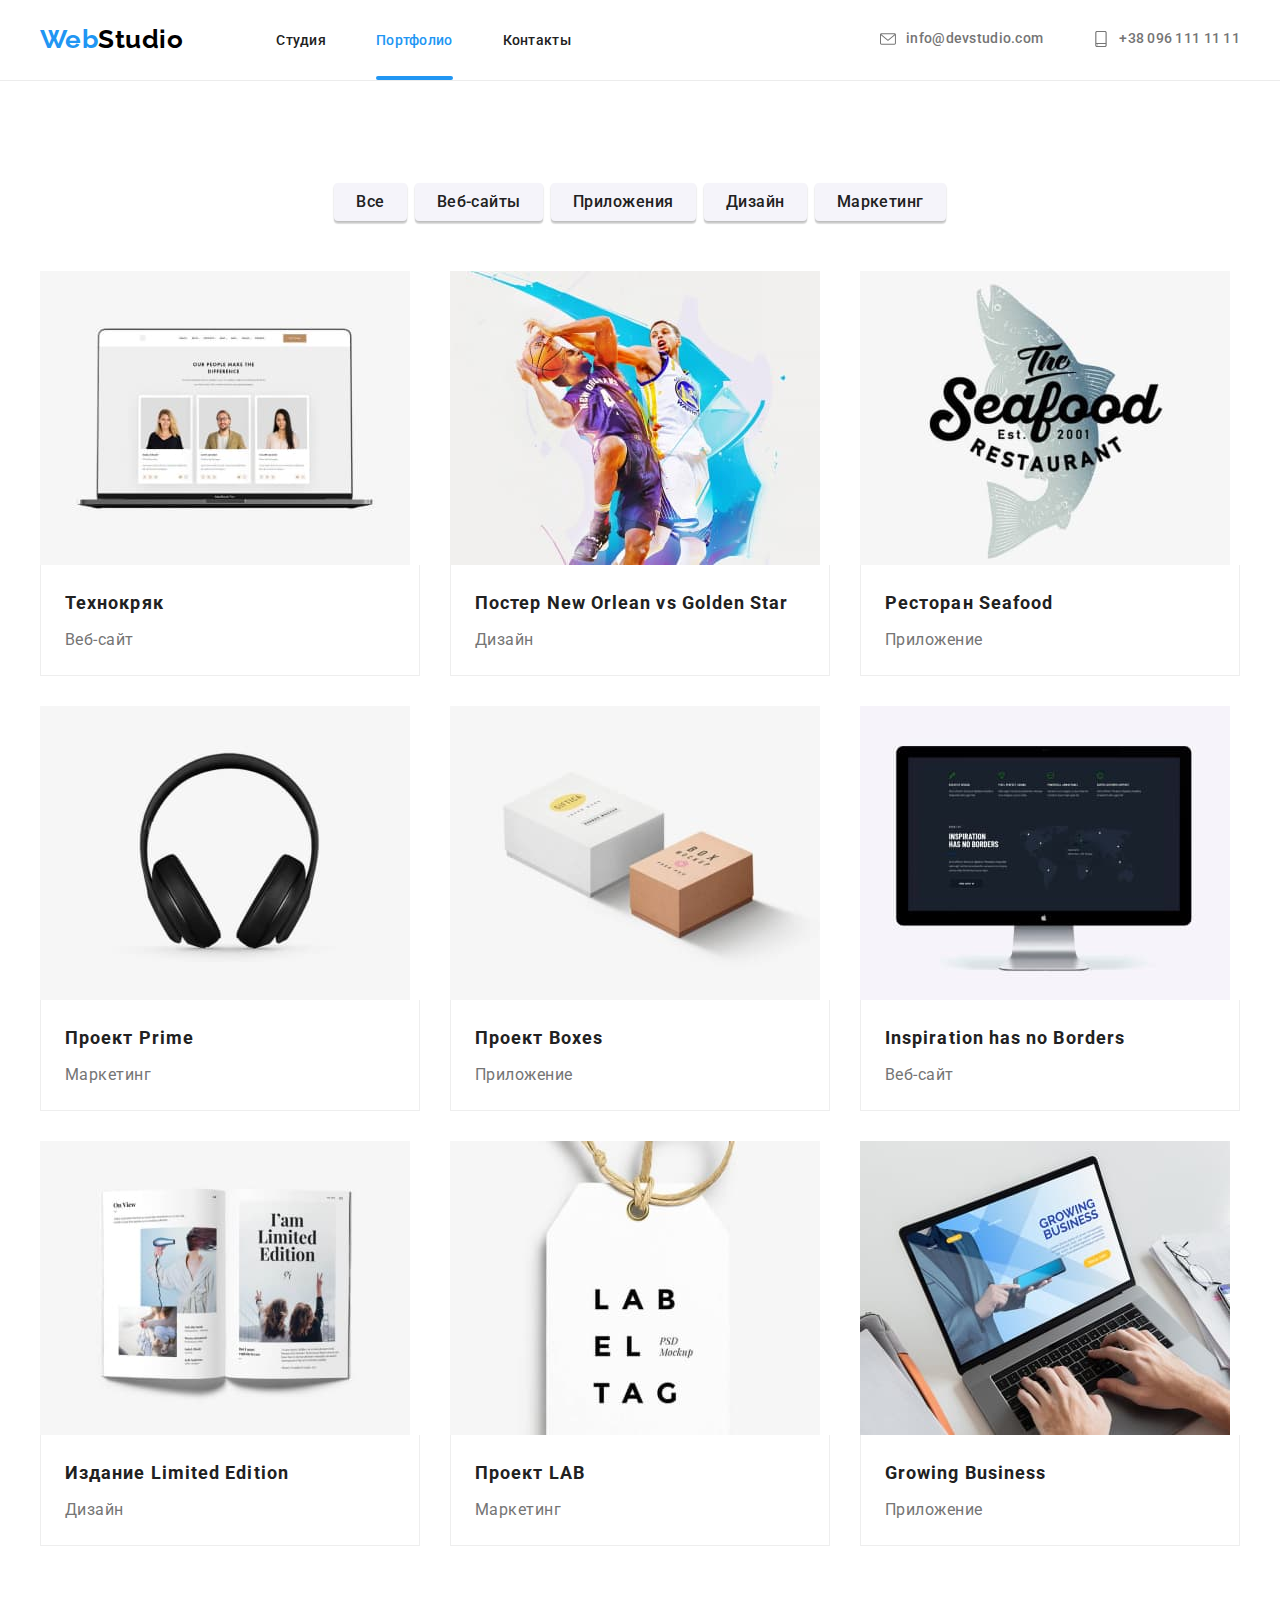
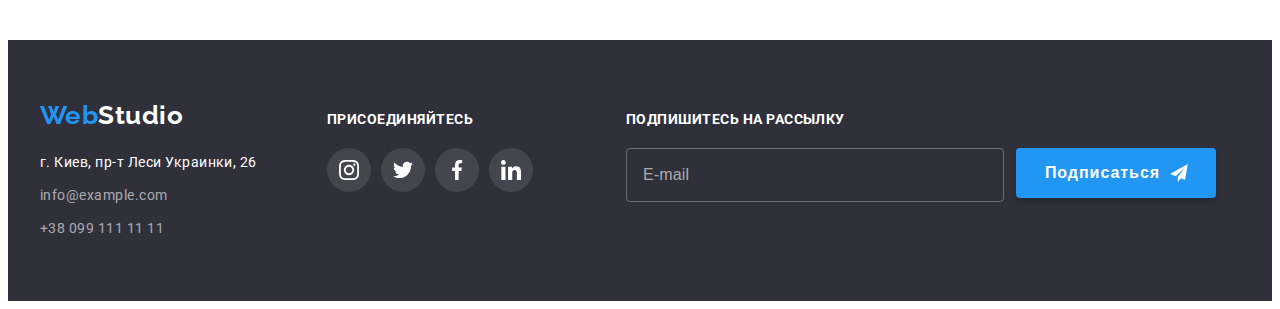
==== portfolio.html @ eefdd073 "препроцессор" ====
<!DOCTYPE html>
<html lang="en">

<head>
    <meta charset="UTF-8">
    <meta http-equiv="X-UA-Compatible" content="IE=edge">
    <meta name="viewport" content="width=device-width, initial-scale=1.0">
    <title>Document</title>
    <link rel="preconnect" href="https://fonts.googleapis.com">
    <link rel="preconnect" href="https://fonts.gstatic.com" crossorigin>
    <link
        href="https://fonts.googleapis.com/css2?family=Raleway:wght@700&family=Roboto:wght@400;500;700;900&display=swap"
        rel="stylesheet">
    <link rel="stylesheet" href="https://cdnjs.cloudflare.com/ajax/libs/modern-normalize/1.1.0/modern-normalize.min.css"
        integrity="sha512-wpPYUAdjBVSE4KJnH1VR1HeZfpl1ub8YT/NKx4PuQ5NmX2tKuGu6U/JRp5y+Y8XG2tV+wKQpNHVUX03MfMFn9Q=="
        crossorigin="anonymous" referrerpolicy="no-referrer"/>
    <link rel="stylesheet" href="./css/styles.css">
</head>

<body>

    <!-- HEADER -->
    <header class="page-header">
        <div class="container header">
            <a href="./index.html" class="logo"><span class="logo-item">Web</span>Studio</a>
            <nav class="page-header__nav">
                <ul class="nav">

                    
                    <li class="nav__item">
                        <a href="index.html" class="nav__link">Студия</a>
                    </li>
                    

                    <li class="nav__item">
                        <a href="portfolio.html" class="nav__link nav__link--current">Портфолио</a>
                    </li>
                    <li class="nav__item">
                        <a href="#contact" class="nav__link">Контакты</a>
                    </li>
                </ul>
            </nav>
            <ul class="contacts">
                <li class="contacts__item">
                    <a href="mailto:info@devstudio.com" class="contacts__link">
                        <svg class="contacts__icon" width="16" height="16">
                            <use href="./images/icons.svg#envelope"></use>
                        </svg> info@devstudio.com
                    </a>
                </li>
                <li class="contacts__item">
                    <a href="tel:+380961111111" class="contacts__link">
                        <svg class="contacts__icon" width="16" height="16">
                            <use href="./images/icons.svg#smartphone"></use>
                        </svg>+38 096 111 11 11
                    </a>
                </li>
            </ul>
        </div>
    </header>


    <main>
        <section class="portfolio">
            <div class="container ">
                <h1 class="hiden-title">Галерея проектов</h1>
                <ul class="filter">
                    <li class="filter-item">
                        <button type="button" class="filter-btn">Все</button>
                    </li>
                    <li class="filter-item">
                        <button type="button" class="filter-btn">Веб-сайты</button>
                    </li>
                    <li class="filter-item">
                        <button type="button" class="filter-btn">Приложения</button>
                    </li>
                    <li class="filter-item">
                        <button type="button" class="filter-btn">Дизайн</button>
                    </li>
                    <li class="filter-item">
                        <button type="button" class="filter-btn">Маркетинг</button>
                    </li>
                </ul>
                <ul class="portfolio__list">
                    <li class="portfolio__item">
                        <a href="" class="project">
                            <div class="project__thumb">
                                <img src="images/lud.jpg" Alt="Три человека" width="370">
                                <p class="project__overlay" >Технокряк это современная площадка распространения коронавируса. Компании используют эту платформу для цифрового шпионажа и атак на защищённые сервера конкурентов.</p>
                            </div>
                            <div class="project__box">
                                <h2 class="project__title">Технокряк</h2>
                                <p class="project__text">Веб-сайт</p>
                            </div>
                        </a>
                    </li>
                    <li class="portfolio__item">
                        <a href="" class="project">
                            <div class="project__thumb">
                                <img src="images/kar.jpg" Alt="Баскетболисты" width="370">
                                <p class="project__overlay" >Технокряк это современная площадка распространения коронавируса. Компании используют эту платформу для цифрового шпионажа и атак на защищённые сервера конкурентов.</p>
                            </div>
                            <div class="project__box">
                                <h2 class="project__title">Постер New Orlean vs Golden Star</h2>
                                <p class="project__text">Дизайн</p>
                            </div>
                        </a>
                    </li>
                    <li class="portfolio__item">
                        <a href="" class="project">
                            <div class="project__thumb">
                                <img src="images/logo.jpg" Alt="Логотип ресторана" width="370">
                                <p class="project__overlay" >Технокряк это современная площадка распространения коронавируса. Компании используют эту платформу для цифрового шпионажа и атак на защищённые сервера конкурентов.</p>
                            </div>
                            <div class="project__box">
                                <h2 class="project__title">Ресторан Seafood</h2>
                                <p class="project__text">Приложение</p>
                            </div>
                        </a>
                    </li>
                    <li class="portfolio__item">
                        <a href="" class="project">
                            <div class="project__thumb">
                                <img src="images/nua.jpg" Alt="Наушники" width="370">
                                <p class="project__overlay" >Технокряк это современная площадка распространения коронавируса. Компании используют эту платформу для цифрового шпионажа и атак на защищённые сервера конкурентов.</p>
                            </div>
                            <div class="project__box">
                                <h2 class="project__title">Проект Prime</h2>
                                <p class="project__text">Маркетинг</p>
                            </div>
                        </a>
                    </li>
                    <li class="portfolio__item">
                        <a href="" class="project">
                            <div class="project__thumb">
                                <img src="images/kub.jpg" Alt="Две коробки" width="370">
                                <p class="project__overlay" >Технокряк это современная площадка распространения коронавируса. Компании используют эту платформу для цифрового шпионажа и атак на защищённые сервера конкурентов.</p>
                            </div>
                            <div class="project__box">
                                <h2 class="project__title">Проект Boxes</h2>
                                <p class="project__text">Приложение</p>
                            </div>
                        </a>
                    </li>
                    <li class="portfolio__item">
                        <a href="" class="project">
                            <div class="project__thumb">
                                <img src="images/com.jpg" Alt="Монитор" width="370">
                                <p class="project__overlay" >Технокряк это современная площадка распространения коронавируса. Компании используют эту платформу для цифрового шпионажа и атак на защищённые сервера конкурентов.</p>
                            </div>
                            <div class="project__box">
                                <h2 class="project__title">Inspiration has no Borders</h2>
                                <p class="project__text">Веб-сайт</p>
                            </div>
                        </a>
                    </li>
                    <li class="portfolio__item">
                        <a href="" class="project">
                            <div class="project__thumb">
                                <img src="images/kniga.jpg" Alt="Открытая книга" width="370">
                                <p class="project__overlay" >Технокряк это современная площадка распространения коронавируса. Компании используют эту платформу для цифрового шпионажа и атак на защищённые сервера конкурентов.</p>
                            </div>
                            <div class="project__box">
                                <h2 class="project__title">Издание Limited Edition</h2>
                                <p class="project__text">Дизайн</p>
                            </div>
                        </a>
                    </li>
                    <li class="portfolio__item">
                        <a href="" class="project">
                            <div class="project__thumb">
                                <img src="images/yarl.jpg" Alt="Ярлык" width="370">
                                <p class="project__overlay" >Технокряк это современная площадка распространения коронавируса. Компании используют эту платформу для цифрового шпионажа и атак на защищённые сервера конкурентов.</p>
                            </div>
                            <div class="project__box">
                                <h2 class="project__title">Проект LAB</h2>
                                <p class="project__text">Маркетинг</p>
                            </div>
                        </a>
                    </li>
                    <li class="portfolio__item">
                        <a href="" class="project">
                            <div class="project__thumb">
                                <img src="images/not.jpg" Alt="Набирание текста на ноутбуке" width="370">
                                <p class="project__overlay" >Технокряк это современная площадка распространения коронавируса. Компании используют эту платформу для цифрового шпионажа и атак на защищённые сервера конкурентов.</p>
                            </div>
                            <div class="project__box">
                                <h2 class="project__title">Growing Business</h2>
                                <p class="project__text">Приложение</p>
                            </div>
                        </a>
                    </li>
                </ul>
            </div>
        </section>
    </main>

    <!-- FOOTER -->

    <footer class="footer">
        <div class="container footer-box">
            <div class="footer-address">
                <a href="./index.html" class="logo logo-footer"><span class="logo-item">Web</span>Studio</a>
                <address id="contact" class="office">
                    <ul class="office__list">
                        <li class="office__item">
                            <a href="https://goo.gl/maps/67UM73fhqofaFtAK9" target="_blank" rel="noreferrer noopener" class="office__address">г.
                                Киев, пр-т Леси Украинки, 26
                            </a>
                        </li>
                        <li class="office__item">
                            <a href="mailto:info@example.com" class="office__link">info@example.com</a>
                        </li>
                        <li class="office__item">
                            <a href="tel:+380991111111" class="office__link">+38 099 111 11 11</a>
                        </li>
                    </ul>
                </address>
            </div>

            <div class="community">
                <h2 class="subscribe-title">Присоединяйтесь</h2>
                <ul class="networks">
                    <li class="networks__item">
                        <a href="https://www.instagram.com" target="_blank" rel="noreferrer noopener" class="networks__link footer-link">
                            <svg width="20" height="20">
                                <use href="./images/icons.svg#instagram"></use>
                            </svg>
                        </a>
                    </li>
                    <li class="networks__item">
                        <a href="https://twitter.com" target="_blank" rel="noreferrer noopener" class="networks__link footer-link">
                            <svg width="20" height="20">
                                <use href="./images/icons.svg#twitter"></use>
                            </svg>
                        </a>
                    </li>
                    <li class="networks__item">
                        <a href="https://m.facebook.com" target="_blank" rel="noreferrer noopener" class="networks__link footer-link">
                            <svg width="20" height="20">
                                <use href="./images/icons.svg#facebook"></use>
                            </svg>
                        </a>
                    </li>
                    <li class="networks__item">
                        <a href="https://www.linkedin.com" target="_blank" rel="noreferrer noopener" class="networks__link footer-link">
                            <svg width="20" height="20">
                                <use href="./images/icons.svg#linkedin"></use>
                            </svg>
                        </a>
                    </li>
                </ul>
            </div>


            <div class="subscribe-box">
                <h2 class="subscribe-title">Подпишитесь на рассылку</h2>
                <form class="subscribe">
                    <label class="subscribe__label"></label>
                        <input class="subscribe__input" type="email" name="mail" placeholder="E-mail" />
                    </label>
                    <button class="main-btn subscribe-btn"  type="submit">Подписаться
                        <svg class="subscribe-icon" width="24" height="24">
                            <use href="./images/icons.svg#icon-send"></use>
                        </svg>   
                    </button>
                </form>
            </div>
        </div>
    </footer>
    <script>
        const { height:pageHeaderHeight } = document
          .querySelector(".page-header")
          .getBoundingClientRect ();

        document.body.style.paddingTop = `${pageHeaderHeight}px`;
    </script>

    <script src="./js/modal.js"></script>

</body>
</html>
---- css/styles.css ----
:root {
  --basic-color: #757575;
  --secondary-color: #212121;
  --accent-color: #2196f3;
  --background-color: #ffffff;
  --second-color: #2f303a;
  --grey-color: #f5f4fa;
}

body {
  padding-top: 80px;
  background-color: var(--background-color);
  color: var(--basic-color);
  font-family: "Roboto", sans-serif;
  letter-spacing: 0.03em;
  text-decoration: none;
}

a {
  text-decoration: none;
  color: inherit;
}

ul {
  list-style: none;
  padding: 0;
  margin: 0;
}

h1,
h2,
h3,
h4,
p {
  margin: 0;
}

section {
  padding-top: 94px;
  padding-bottom: 94px;
}

::placeholder {
  font-size: 14px;
  line-height: 1.14;
  letter-spacing: 0.01em;
  color: rgba(117, 117, 117, 0.5);
}

.container {
  width: 1200px;
  padding-left: 15px;
  padding-right: 15px;
  margin-left: auto;
  margin-right: auto;
}

header {
  position: fixed;
  width: 100%;
  background: var(--background-color);
  top: 0;
  left: 0;
  padding-top: 24px;
  padding-bottom: 25px;
  border-bottom: 1px solid #ececec;

  z-index: 9;
}

.header {
  display: flex;
  align-items: center;
}

.nav {
  display: flex;
}

.contacts {
  display: flex;
  margin-left: auto;
}

.nav__item:not(:last-child) {
  margin-right: 50px;
}

.contacts__item:not(:last-child) {
  margin-right: 50px;
}

.logo {
  margin-right: 93px;
  font-family: "Raleway", sans-serif;
  font-weight: 700;
  font-size: 26px;
  line-height: 1.19;
  color: #000000;
}
.logo-item {
  color: var(--accent-color);
}

.nav__link {
  position: relative;
  padding-top: 32px;
  padding-bottom: 32px;
  font-weight: 500;
  font-size: 14px;
  line-height: 1.14;
  letter-spacing: 0.02em;
  color: var(--secondary-color);

  transition: color 250ms cubic-bezier(0.4, 0, 0.2, 1);
}

.nav__link--current {
  color: var(--accent-color);
}

.nav__link--current::after {
  content: " ";
  position: absolute; 
  left: 0px;
  bottom: 0px;
  width: 100%;
  height: 4px;
  background: var(--accent-color);
  border-radius: 2px;
}


.nav__link:hover,
.nav__link:focus {
  color: var(--accent-color);
}

.contacts__link {
  display: flex;
  font-weight: 500;
  font-size: 14px;
  line-height: 1.14;
  letter-spacing: 0.02em;
  color: var(--basic-color);
  fill: var(--basic-color);

  transition: fill 250ms cubic-bezier(0.4, 0, 0.2, 1), 
  color 250ms cubic-bezier(0.4, 0, 0.2, 1);
}
.contacts__link:hover,
.contacts__link:focus {
  color: var(--accent-color);
  fill: var(--accent-color);
}

.contacts__icon {
  margin-right: 10px;
}

/* HERO */

.hero {
  padding-top: 200px;
  padding-bottom: 200px;
  text-align: center;
}

  .main-background {
  max-width: 1600px;
  max-height: 600px;
  margin-left: auto;
  margin-right: auto;
  background: #c4c4c4;
  background-image: linear-gradient(
      to right,
      rgba(47, 48, 58, 0.4),
      rgba(47, 48, 58, 0.4)
    ),
    url("../images/Img.jpeg");
  background-repeat: no-repeat;
  background-position: center;
  background-size: cover;
}

.hero-title {
  margin-bottom: 30px;
  font-weight: 900;
  font-size: 44px;
  line-height: 1.36;
  letter-spacing: 0.06em;
  text-transform: uppercase;
  color: var(--background-color);
}

.main-btn {
  display: inline-block;
  border-radius: 4px;
  padding: 10px 32px;
  min-width: 200px;
  min-height: 50px;

  background: var(--accent-color);
  box-shadow: 0px 4px 4px rgba(0, 0, 0, 0.15);
  border: var(--accent-color);
  cursor: pointer;

  color: var(--background-color);
  font-weight: 700;
  font-size: 16px;
  line-height: 1.88;
  letter-spacing: 0.06em;

  transition: background-color 250ms cubic-bezier(0.4, 0, 0.2, 1), 
  color 250ms cubic-bezier(0.4, 0, 0.2, 1);
}
.main-btn:hover,
.main-btn:focus {
  background-color: var(--background-color);
  color: var(--accent-color);
}

/* MODAL */

.backdrop {
  position: fixed;
  top: 0;
  left: 0;
  width: 100%;
  height: 100%;
  background: rgba(0, 0, 0, 0.2);

  opacity: 1;
  transition: opacity 250ms cubic-bezier(0.4, 0, 0.2, 1);
  z-index: 10;
}

.backdrop.is-hidden {
  opacity: 0;
  pointer-events: none;
} 

.modal {
position: absolute;
top: 50%;
left: 50%;
padding: 40px;
transform: translate(-50%, -50%);
min-width: 528px;
min-height: 581px;

background: var(--background-color);
box-shadow: 0px 1px 3px rgba(0, 0, 0, 0.12), 0px 1px 1px rgba(0, 0, 0, 0.14), 0px 2px 1px rgba(0, 0, 0, 0.2);
border-radius: 4px;
}

.modal-btn {
  position: absolute;
  display: flex;
  align-items: center;
  justify-content: center;
  padding: 0px;
  top: 8px;
  right: 8px;
  width: 30px;
  height: 30px;
  border: none;
  background: var(--background-color);
  cursor: pointer;
  transition: fill 250ms cubic-bezier(0.4, 0, 0.2, 1);
}

.modal-btn:hover,
.modal-btn:focus {
  fill: var(--accent-color);
}

.modal-title {
  margin-bottom: 30px;
  margin-top: 0px;
  font-weight: 700;
  font-size: 20px;
  line-height: 1.15;
  text-align: center;
  letter-spacing: 0.03em;

  color: var(--secondary-color);
}

.form {
  width: 100%
}

.form__label {
  position: relative;
  display: flex;
  flex-direction: column;
  margin-bottom: 28px;

  transition: fill 250ms cubic-bezier(0.4, 0, 0.2, 1);
}

.label-comment {
  margin-bottom: 20px;
}

.form__text {
  position: absolute;
  top: -18px;
  width: 25px;
  height: 14px;
  
  font-size: 12px;
  line-height: 1.16;
  letter-spacing: 0.01em;

  color: var(--basic-color);
}

.form__input {
  outline: none;
  height: 40px;
  padding: 12px;
  padding-left: 42px;
  border: 1px solid rgba(33, 33, 33, 0.2);
  border-radius: 4px;
  cursor: pointer;

  transition: border 250ms cubic-bezier(0.4, 0, 0.2, 1);
}

.form__input:hover,
.form__input:focus,
textarea:hover,
textarea:focus {
  border: 1px solid var(--accent-color);
}

.form__item {
  position: absolute;
  transform: translateY(50%);
  left: 12px;
}

.form__label:hover,
.form__label:focus {
  fill: var(--accent-color)
}

.form__input:focus ~ .form__item {
  fill: var(--accent-color);
}

textarea {
  outline: none;
  border: 1px solid rgba(33, 33, 33, 0.2);
  border-radius: 4px;
  padding: 12px 16px;
  width: 100%;
  min-height: 120px;
  resize: none;
}

.checkbox {
  display: flex;
  align-items: center;
  justify-content: center;
  margin-bottom: 30px;
}

  .checkbox__agreement {
  font-size: 14px;
  line-height: 1.71;
  letter-spacing: 0.03em;

  color: var(--basic-color); 
}

.checkbox__input {
  /* appearance: none; */
  position: absolute;
  width: 1px;
  height: 1px;
  margin: -1px;
  border: 0px;
  padding: 0px;
  clip: rect(0 0 0 0);
  overflow: hidden;
}

.checkbox__input:checked + .checkbox__item {
  border-color: var(--accent-color);
  background-color: var(--accent-color);
  background-origin: border-box;

  transition: background-color 250ms cubic-bezier(0.4, 0, 0.2, 1)
}

.checkbox__item {
    display: flex;
    width: 16px;
    height: 15px;
    margin-right: 7px;
    align-items: center;
    border: solid 2px var(--secondary-color);
    border-radius: 2px;
}

.checkbox__link {
  position: relative;
  color: var(--accent-color);
}

.checkbox__link:after {
  content: " ";
  position: absolute; 
  left: 0px;
  bottom: 1px;
  width: 100%;
  height: 1px;
  background: var(--accent-color);
}

/* ADVANTAGE */

.hidden-title {
  display: none;
}

.advantage__list {
  display: flex;
}

.advantage__item:not(:last-child) {
  margin-right: 30px;
}

.advantage__item {
  width: calc((100% - 90px) / 4);
}

.skills__box {
  display: flex;
  background: var(--grey-color);
  border-radius: 4px;
  margin-bottom: 30px;
  height: 120px;
  align-items: center;
  justify-content: center;
}

.advantage-name {
  margin-bottom: 10px;
  font-weight: 700;
  font-size: 14px;
  line-height: 1.14;
  text-transform: uppercase;
  color: var(--secondary-color);
}

.advantage-text {
  font-size: 14px;
  line-height: 1.71;
  color: var(--basic-color);
}

/* WORK */

.work {
  padding-top: 0px;
}

.work-title {
  margin-bottom: 50px;
  font-weight: 700;
  font-size: 36px;
  line-height: 1.16;
  text-align: center;
  color: var(--secondary-color);
}

.work__list {
  display: flex;
}

.work__list img {
  display: block;
}

.work__item {
  position: relative;
  display: inline;
}

.work__item:not(:last-child) {
  margin-right: 30px;
}

.work__box {
  position: absolute;
  bottom: 0;
  padding-top: 27px;
  padding-bottom: 27px;
  width: 100%;
  min-height: 70px;
  background: rgba(47, 48, 58, 0.8);
}

.work__text {
font-size: 14px;
font-weight: 700;
line-height: 1.14;
text-align: center;
color: var(--background-color);

}

/* TEAM */
.team {
  text-align: center;
  background-color: var(--grey-color);
}

.team-title {
  margin-bottom: 50px;
  font-weight: 700;
  font-size: 36px;
  line-height: 1.16;
  color: var(--secondary-color);
}

.team__list {
  display: flex;
}

.team__item {
  padding-bottom: 30px;
  background: var(--background-color);
  box-shadow: 0px 1px 3px rgba(0, 0, 0, 0.12), 0px 1px 1px rgba(0, 0, 0, 0.14),
    0px 2px 1px rgba(0, 0, 0, 0.2);
  border-radius: 0px 0px 4px 4px;
}

.team__item:not(:last-child) {
  margin-right: 30px;
}

.networks {
  display: flex;
  justify-content: center;
}

.networks__link {
  display: flex;
  justify-content: center;
  align-items: center;
  width: 44px;
  height: 44px;
  border-radius: 50%;
  fill: #afb1b8;
  background: rgba(255, 255, 255, 0.1);

  transition: background-color 250ms cubic-bezier(0.4, 0, 0.2, 1),
   fill 250ms cubic-bezier(0.4, 0, 0.2, 1);
}

.networks__link:hover,
.networks__link:focus {
  background-color: var(--accent-color);
  fill: var(--background-color);
}

.networks__item:not(:last-child) {
  margin-right: 10px;
}

.team__name {
  margin-top: 30px;
  font-weight: 500;
  font-size: 16px;
  line-height: 1.19;
  text-align: center;
  color: var(--secondary-color);
}
.team__position {
  margin-top: 10px;
  margin-bottom: 16px;
  font-size: 16px;
  line-height: 1.19;
  text-align: center;
  color: var(--basic-color);
}

/* CLIENTS */

.clients-title {
  margin-bottom: 50px;
  font-weight: 700;
  font-size: 36px;
  line-height: 1.16;
  text-align: center;
  color: var(--secondary-color);
}

.client__list {
  display: flex;
}

.client__item:not(:last-child) {
  margin-right: 30px;
}

.client__link {
  display: flex;
  justify-content: center;
  align-items: center;
  width: 170px;
  height: 92px;
  border: 1px solid #afb1b8;
  border-radius: 4px;
  fill: #afb1b8;

  transition: border-color 250ms cubic-bezier(0.4, 0, 0.2, 1), 
  fill 250ms cubic-bezier(0.4, 0, 0.2, 1);
}

.client__link:hover,
.client__link:focus {
  border-color: var(--accent-color);
  fill: var(--accent-color);
}

/* FOOTER */

.logo-footer {
  margin: 0px;
  color: var(--background-color);
}

.footer {
  padding-top: 60px;
  padding-bottom: 60px;
  background: var(--second-color);
}

.footer-box {
  display: flex;
  align-items: baseline;
}

.office__link {
  font-style: normal;
  font-size: 14px;
  line-height: 1.71;
  color: rgba(255, 255, 255, 0.6);

  transition: color 250ms cubic-bezier(0.4, 0, 0.2, 1);
}

.office__list {
  margin-top: 20px;
}

.office__item:not(:first-child) {
  margin-top: 9px;
}
.office__address {
  font-style: normal;
  font-size: 14px;
  line-height: 1.71;
  color: var(--background-color);
  transition: color 250ms cubic-bezier(0.4, 0, 0.2, 1);
}

.office__link:hover,
.office__address:hover,
.office__link:focus,
.office__address:focus {
  color: var(--accent-color);
}

.community {
  margin-left: 70px;
}

.subscribe-title {
  margin-bottom: 20px;
  font-weight: 700;
  font-size: 14px;
  line-height: 1.14;
  text-transform: uppercase;

  color: var(--background-color);
}

.footer-link {
  fill: var(--background-color);
}

.subscribe-box {
  margin-left: 93px;
}

.subscribe {
  display: flex;
  min-width: 570px;
}

.subscribe__input {
  width: 358px;
  height: 50px;
  padding-left: 16px;

  color: var(--background-color);
  background: transparent;

  outline: none;
  border: 1px solid;
  border-color: rgba(255, 255, 255, 0.3);
  border-radius: 4px;
}

.subscribe__input::placeholder {
  font-size: 16px;
  line-height: 1.25;

  color: rgba(255, 255, 255, 0.6);
}

.subscribe-btn {
  display: flex;
  margin-left: 12px;
  width: 200px;
  height: 50px;
  padding: 10px 28px 10px 29px;

  font-weight: 700;
  font-size: 16px;
  line-height: 1.88;

  align-items: center;
  text-align: center;
  letter-spacing: 0.06em;

  color: var(--background-color);
  fill: var(--background-color);

  background: var(--accent-color);
  box-shadow: 0px 4px 4px rgba(0, 0, 0, 0.15);
  border-radius: 4px;
  border: none;

  transition: background-color 250ms cubic-bezier(0.4, 0, 0.2, 1), 
  color 250ms cubic-bezier(0.4, 0, 0.2, 1), 
  fill 250ms cubic-bezier(0.4, 0, 0.2, 1);
}

.subscribe-btn:hover,
.subscribe-btn:focus {
  background-color: var(--background-color);
  color: var(--accent-color);
  fill: var(--accent-color);
}

.subscribe-icon {
  margin-left: 10px;
}

/* Портфолио */

.hiden-title {
  display: none;
}

.filter {
  display: flex;
  justify-content: center;
  margin-bottom: 50px;
}

.filter-btn {
  padding: 6px 22px;
  box-shadow: 0px 3px 1px rgba(0, 0, 0, 0.1), 0px 1px 2px rgba(0, 0, 0, 0.08),
    0px 2px 2px rgba(0, 0, 0, 0.12);
  background: var(--grey-color);
  border-radius: 4px;
  border: transparent;
  cursor: pointer;

  font-family: "Roboto", sans-serif;
  color: var(--secondary-color);
  font-weight: 500;
  font-size: 16px;
  line-height: 1.62;
  letter-spacing: 0.03em;
  text-align: center;
 
  transition: background-color 250ms cubic-bezier(0.4, 0, 0.2, 1), 
  color 250ms cubic-bezier(0.4, 0, 0.2, 1);

}

.filter-item:not(:last-child) {
  margin-right: 8px;
}

.filter-btn:hover,
.filter-btn:focus {
  background-color: var(--accent-color);
  color: var(--background-color);
}

.portfolio__list {
  display: flex;
  flex-wrap: wrap;
}

.portfolio__item:nth-child(3n) {
  margin-right: 0px;
}

.portfolio__item {
  width: calc((100% - 60px) / 3);
  margin-right: 30px;
  margin-bottom: 30px;
  background: var(--background-color);
}

.portfolio__item:hover {
    box-shadow: 0px 1px 1px rgba(0, 0, 0, 0.12), 0px 4px 4px rgba(0, 0, 0, 0.06),
    1px 4px 6px rgba(0, 0, 0, 0.16);
}

.portfolio__item:nth-last-child(-n + 3) {
  margin-bottom: 0px;
}

.portfolio__item img {
  display: block;
}

.project__box {
  display: block;
  margin-top: 0px;
  padding: 20px 24px;
  background: var(--background-color);

  border-bottom: 1px solid #eeeeee;
  border-left: 1px solid #eeeeee;
  border-right: 1px solid #eeeeee;
}

.project__title {
  margin-bottom: 4px;
  font-weight: 700;
  font-size: 18px;
  line-height: 2;
  letter-spacing: 0.06em;
  color: var(--secondary-color);
}

.project__text {
  font-size: 16px;
  line-height: 1.88;
  color: var(--basic-color);
}

.project__thumb {
  position: relative;
  overflow: hidden;
}

.project__overlay {
  position: absolute;
  left: 0px;
  bottom: 0px;
  height: 100%;
  width: 100%; 
  font-size: 18px;
  line-height: 1.56;
  padding: 63px 24px;
  color: var(--background-color);
  background: var(--accent-color);


  transform: translateY(100%);
  transition: transform 250ms cubic-bezier(0.4, 0, 0.2, 1);
}

.portfolio__item:hover .project__overlay {
  transform: translateY(0);
}
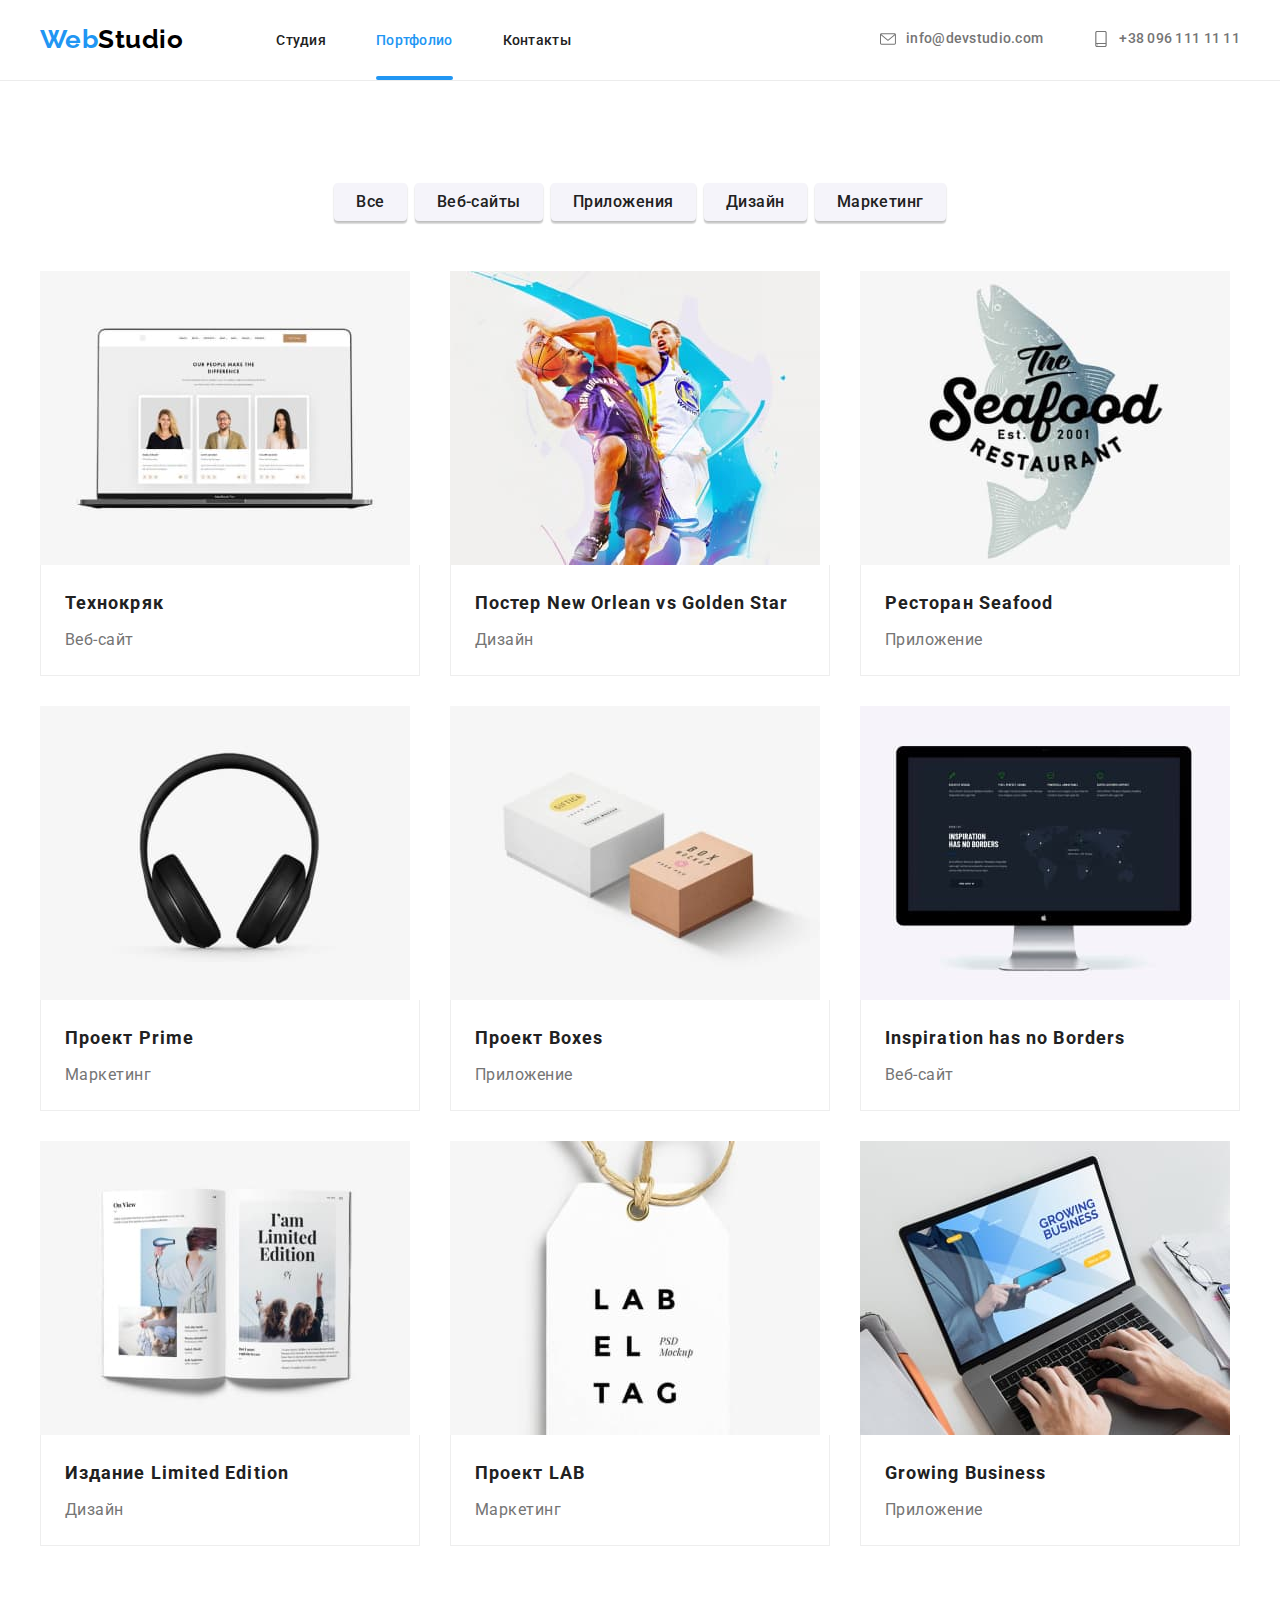
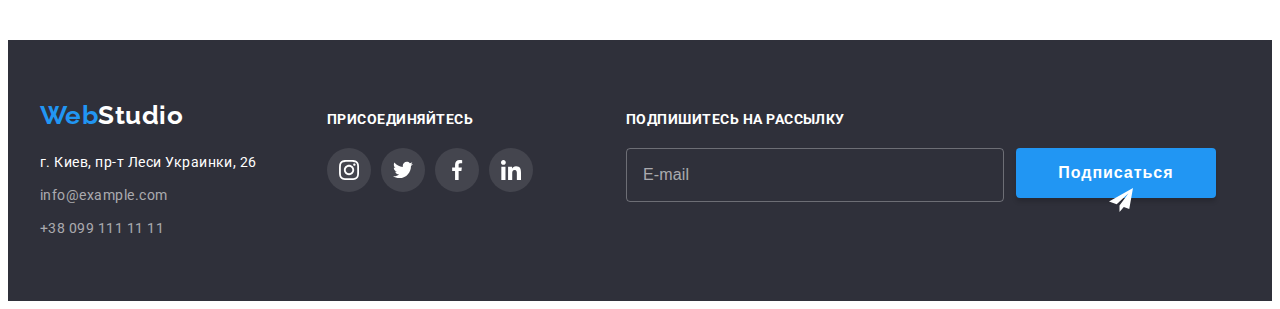
==== commit 1d0c06ee: "Сделала хедер" ====
--- a/portfolio.html
+++ b/portfolio.html
@@ -15,6 +15,8 @@
         integrity="sha512-wpPYUAdjBVSE4KJnH1VR1HeZfpl1ub8YT/NKx4PuQ5NmX2tKuGu6U/JRp5y+Y8XG2tV+wKQpNHVUX03MfMFn9Q=="
         crossorigin="anonymous" referrerpolicy="no-referrer"/>
     <link rel="stylesheet" href="./css/styles.css">
+    <link rel="stylesheet" href="./css/main.min.css">
+    
 </head>
 
 <body>
@@ -63,7 +65,7 @@
     <main>
         <section class="portfolio">
             <div class="container ">
-                <h1 class="hiden-title">Галерея проектов</h1>
+                <h1 class="hidden-title">Галерея проектов</h1>
                 <ul class="filter">
                     <li class="filter-item">
                         <button type="button" class="filter-btn">Все</button>
--- a/css/styles.css
+++ b/css/styles.css
@@ -1,22 +1,22 @@
-:root {
+/* :root {
   --basic-color: #757575;
   --secondary-color: #212121;
   --accent-color: #2196f3;
   --background-color: #ffffff;
   --second-color: #2f303a;
   --grey-color: #f5f4fa;
-}
-
-body {
+} */
+
+/* body {
   padding-top: 80px;
   background-color: var(--background-color);
   color: var(--basic-color);
   font-family: "Roboto", sans-serif;
   letter-spacing: 0.03em;
   text-decoration: none;
-}
-
-a {
+} */
+
+/* a {
   text-decoration: none;
   color: inherit;
 }
@@ -45,15 +45,15 @@
   line-height: 1.14;
   letter-spacing: 0.01em;
   color: rgba(117, 117, 117, 0.5);
-}
-
-.container {
+} */
+
+/* .container {
   width: 1200px;
   padding-left: 15px;
   padding-right: 15px;
   margin-left: auto;
   margin-right: auto;
-}
+} */
 
 header {
   position: fixed;
@@ -73,6 +73,8 @@
   align-items: center;
 }
 
+
+
 .nav {
   display: flex;
 }
@@ -88,18 +90,6 @@
 
 .contacts__item:not(:last-child) {
   margin-right: 50px;
-}
-
-.logo {
-  margin-right: 93px;
-  font-family: "Raleway", sans-serif;
-  font-weight: 700;
-  font-size: 26px;
-  line-height: 1.19;
-  color: #000000;
-}
-.logo-item {
-  color: var(--accent-color);
 }
 
 .nav__link {
@@ -193,7 +183,7 @@
   color: var(--background-color);
 }
 
-.main-btn {
+/* .main-btn {
   display: inline-block;
   border-radius: 4px;
   padding: 10px 32px;
@@ -218,7 +208,7 @@
 .main-btn:focus {
   background-color: var(--background-color);
   color: var(--accent-color);
-}
+} */
 
 /* MODAL */
 
@@ -632,10 +622,7 @@
 
 /* FOOTER */
 
-.logo-footer {
-  margin: 0px;
-  color: var(--background-color);
-}
+
 
 .footer {
   padding-top: 60px;
@@ -766,9 +753,9 @@
   margin-left: 10px;
 }
 
-/* Портфолио */
-
-.hiden-title {
+/* Portfolio */
+
+.hidden-title {
   display: none;
 }
 
--- a/css/main.min.css
+++ b/css/main.min.css
@@ -0,0 +1 @@
+:root{--basic-color: #757575;--secondary-color: #212121;--accent-color: #2196f3;--background-color: #ffffff;--second-color: #2f303a;--grey-color: #f5f4fa}body{padding-top:80px;background-color:var(--background-color);color:var(--basic-color);font-family:"Roboto",sans-serif;letter-spacing:.03em;text-decoration:none}a{text-decoration:none;color:inherit}ul{list-style:none;padding:0;margin:0}h1,h2,h3,h4,p{margin:0}section{padding-top:94px;padding-bottom:94px}::-webkit-input-placeholder{font-size:14px;line-height:1.14;letter-spacing:.01em;color:rgba(117,117,117,.5)}::-moz-placeholder{font-size:14px;line-height:1.14;letter-spacing:.01em;color:rgba(117,117,117,.5)}:-ms-input-placeholder{font-size:14px;line-height:1.14;letter-spacing:.01em;color:rgba(117,117,117,.5)}::-ms-input-placeholder{font-size:14px;line-height:1.14;letter-spacing:.01em;color:rgba(117,117,117,.5)}::placeholder{font-size:14px;line-height:1.14;letter-spacing:.01em;color:rgba(117,117,117,.5)}.container{width:1200px;padding-left:15px;padding-right:15px;margin-left:auto;margin-right:auto}.logo{margin-right:93px;font-family:"Raleway",sans-serif;font-weight:700;font-size:26px;line-height:1.19;color:#000}.logo-item{color:var(--accent-color)}.logo-footer{margin:0px;color:var(--background-color)}.main-btn{display:inline-block;border-radius:4px;padding:10px 32px;min-width:200px;min-height:50px;background:var(--accent-color);-webkit-box-shadow:0px 4px 4px rgba(0,0,0,.15);box-shadow:0px 4px 4px rgba(0,0,0,.15);border:var(--accent-color);cursor:pointer;color:var(--background-color);font-weight:700;font-size:16px;line-height:1.88;letter-spacing:.06em;-webkit-transition:background-color 250ms cubic-bezier(0.4, 0, 0.2, 1),color 250ms cubic-bezier(0.4, 0, 0.2, 1);transition:background-color 250ms cubic-bezier(0.4, 0, 0.2, 1),color 250ms cubic-bezier(0.4, 0, 0.2, 1)}.main-btn:hover,.main-btn:focus{background-color:var(--background-color);color:var(--accent-color)}header{position:fixed;width:100%;background:var(--background-color);top:0;left:0;padding-top:24px;padding-bottom:25px;border-bottom:1px solid #ececec;z-index:9}.header{display:-webkit-box;display:-ms-flexbox;display:flex;-webkit-box-align:center;-ms-flex-align:center;align-items:center}/*# sourceMappingURL=main.min.css.map */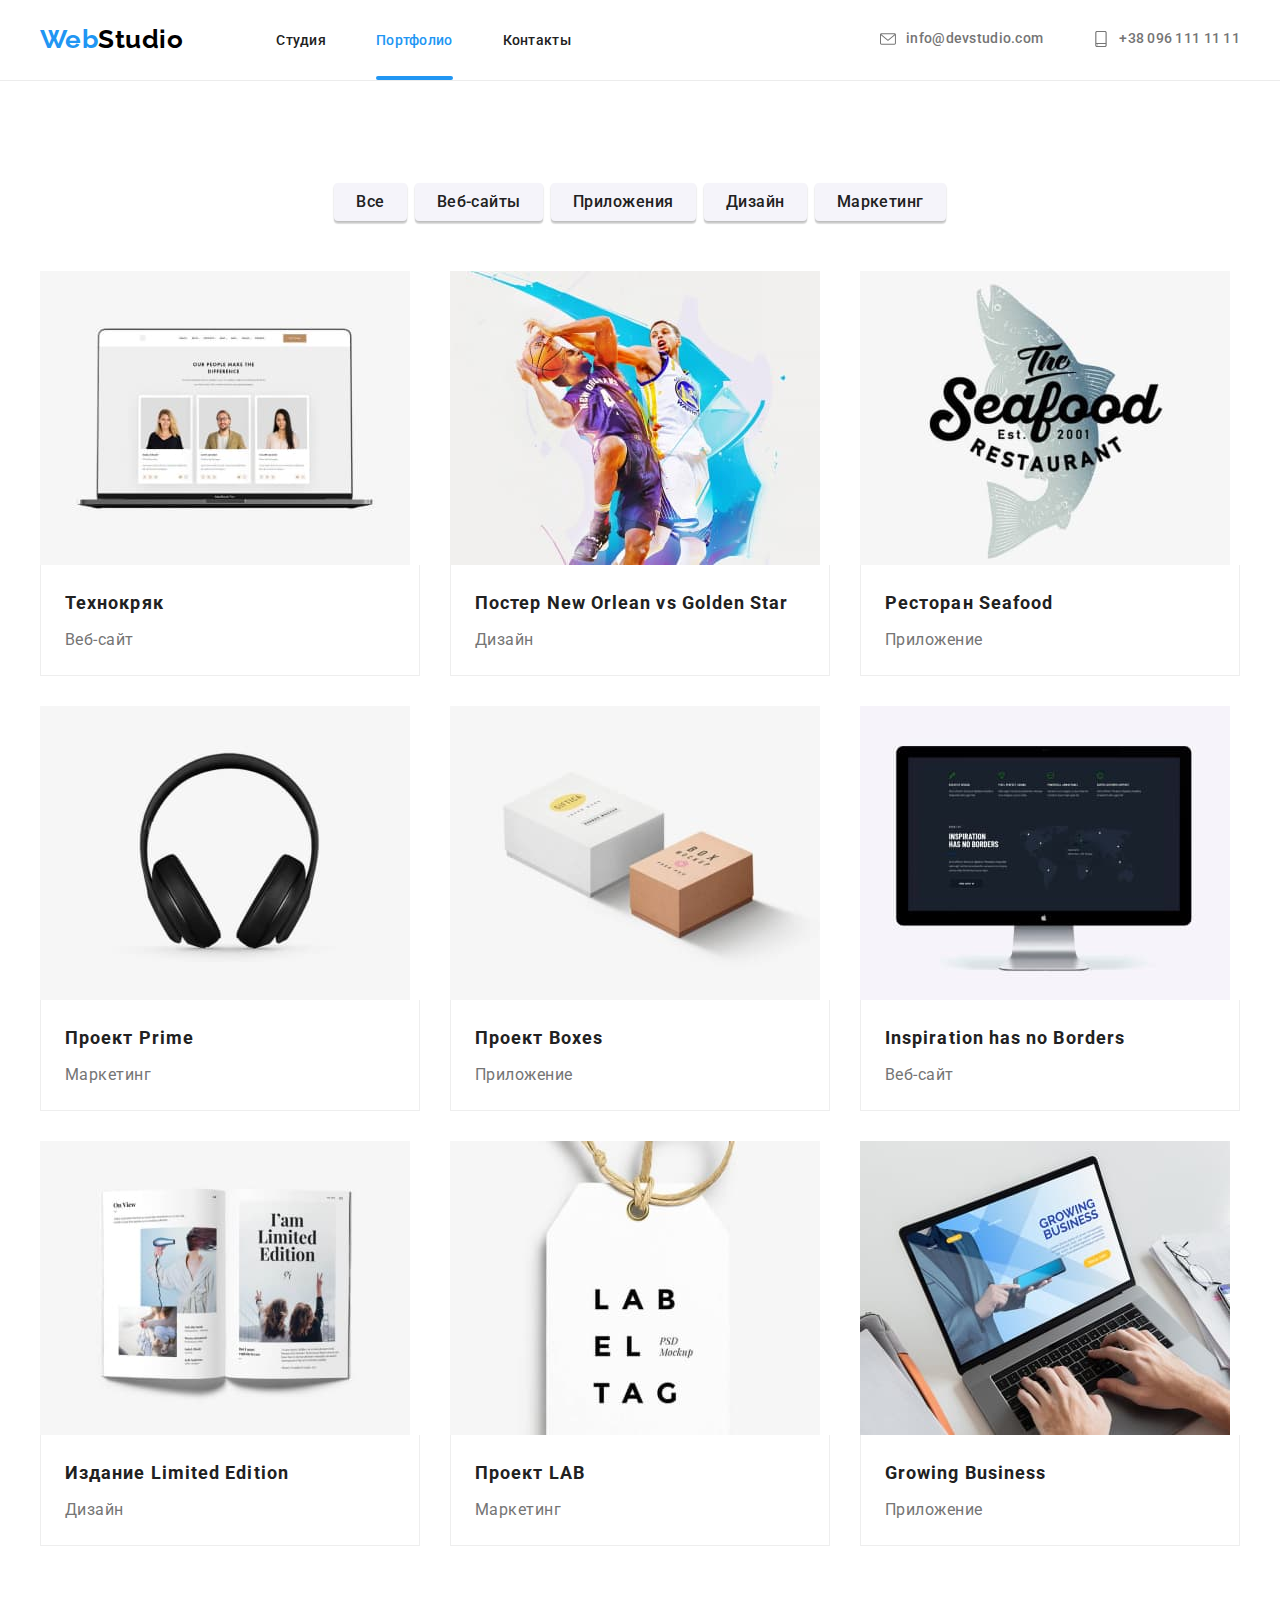
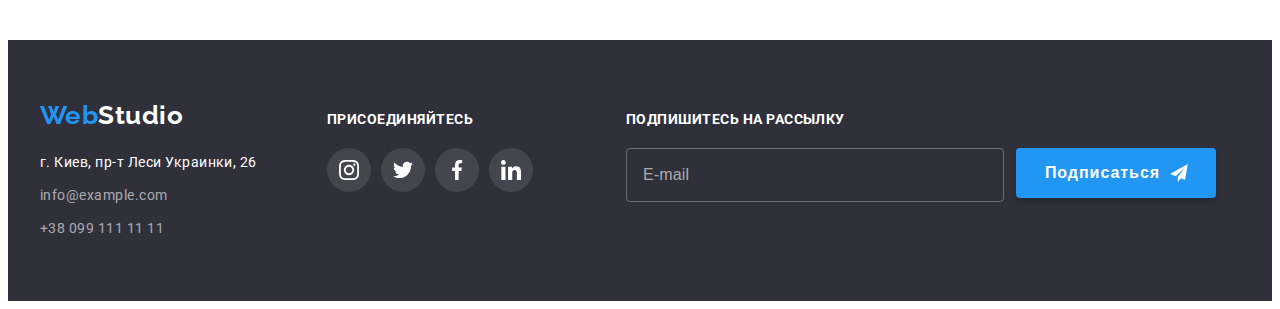
==== commit bceea95a: "Закомментировала стили" ====
--- a/portfolio.html
+++ b/portfolio.html
@@ -14,7 +14,7 @@
     <link rel="stylesheet" href="https://cdnjs.cloudflare.com/ajax/libs/modern-normalize/1.1.0/modern-normalize.min.css"
         integrity="sha512-wpPYUAdjBVSE4KJnH1VR1HeZfpl1ub8YT/NKx4PuQ5NmX2tKuGu6U/JRp5y+Y8XG2tV+wKQpNHVUX03MfMFn9Q=="
         crossorigin="anonymous" referrerpolicy="no-referrer"/>
-    <link rel="stylesheet" href="./css/styles.css">
+    <!-- <link rel="stylesheet" href="./css/styles.css"> -->
     <link rel="stylesheet" href="./css/main.min.css">
     
 </head>
--- a/css/styles.css
+++ b/css/styles.css
@@ -55,7 +55,7 @@
   margin-right: auto;
 } */
 
-header {
+/* header {
   position: fixed;
   width: 100%;
   background: var(--background-color);
@@ -71,11 +71,26 @@
 .header {
   display: flex;
   align-items: center;
-}
-
-
-
-.nav {
+} */
+
+/* .logo {
+  margin-right: 93px;
+  font-family: "Raleway", sans-serif;
+  font-weight: 700;
+  font-size: 26px;
+  line-height: 1.19;
+  color: #000000;
+}
+.logo-item {
+  color: var(--accent-color);
+}
+
+.logo-footer {
+  margin: 0px;
+  color: var(--background-color);
+} */
+
+/* .nav {
   display: flex;
 }
 
@@ -146,11 +161,11 @@
 
 .contacts__icon {
   margin-right: 10px;
-}
+} */
 
 /* HERO */
 
-.hero {
+/* .hero {
   padding-top: 200px;
   padding-bottom: 200px;
   text-align: center;
@@ -181,7 +196,7 @@
   letter-spacing: 0.06em;
   text-transform: uppercase;
   color: var(--background-color);
-}
+} */
 
 /* .main-btn {
   display: inline-block;
@@ -212,7 +227,7 @@
 
 /* MODAL */
 
-.backdrop {
+/* .backdrop {
   position: fixed;
   top: 0;
   left: 0;
@@ -364,10 +379,11 @@
   letter-spacing: 0.03em;
 
   color: var(--basic-color); 
-}
-
-.checkbox__input {
+} */
+
   /* appearance: none; */
+
+/* .checkbox__input {
   position: absolute;
   width: 1px;
   height: 1px;
@@ -409,11 +425,11 @@
   width: 100%;
   height: 1px;
   background: var(--accent-color);
-}
+} */
 
 /* ADVANTAGE */
 
-.hidden-title {
+/* .hidden-title {
   display: none;
 }
 
@@ -452,11 +468,11 @@
   font-size: 14px;
   line-height: 1.71;
   color: var(--basic-color);
-}
+} */
 
 /* WORK */
 
-.work {
+/* .work {
   padding-top: 0px;
 }
 
@@ -503,10 +519,10 @@
 text-align: center;
 color: var(--background-color);
 
-}
+} */
 
 /* TEAM */
-.team {
+/* .team {
   text-align: center;
   background-color: var(--grey-color);
 }
@@ -579,11 +595,11 @@
   line-height: 1.19;
   text-align: center;
   color: var(--basic-color);
-}
+} */
 
 /* CLIENTS */
 
-.clients-title {
+/* .clients-title {
   margin-bottom: 50px;
   font-weight: 700;
   font-size: 36px;
@@ -618,13 +634,11 @@
 .client__link:focus {
   border-color: var(--accent-color);
   fill: var(--accent-color);
-}
+} */
 
 /* FOOTER */
 
-
-
-.footer {
+/* .footer {
   padding-top: 60px;
   padding-bottom: 60px;
   background: var(--second-color);
@@ -668,9 +682,11 @@
 
 .community {
   margin-left: 70px;
-}
-
-.subscribe-title {
+} */
+
+/* SUBSCRIBE */
+
+/* .subscribe-title {
   margin-bottom: 20px;
   font-weight: 700;
   font-size: 14px;
@@ -751,15 +767,15 @@
 
 .subscribe-icon {
   margin-left: 10px;
-}
+} */
 
 /* Portfolio */
 
-.hidden-title {
+/* .hidden-title {
   display: none;
-}
-
-.filter {
+} */
+
+/* .filter {
   display: flex;
   justify-content: center;
   margin-bottom: 50px;
@@ -795,9 +811,9 @@
 .filter-btn:focus {
   background-color: var(--accent-color);
   color: var(--background-color);
-}
-
-.portfolio__list {
+} */
+
+/* .portfolio__list {
   display: flex;
   flex-wrap: wrap;
 }
@@ -876,4 +892,4 @@
 
 .portfolio__item:hover .project__overlay {
   transform: translateY(0);
-}+} */--- a/css/main.min.css
+++ b/css/main.min.css
@@ -1 +1 @@
-:root{--basic-color: #757575;--secondary-color: #212121;--accent-color: #2196f3;--background-color: #ffffff;--second-color: #2f303a;--grey-color: #f5f4fa}body{padding-top:80px;background-color:var(--background-color);color:var(--basic-color);font-family:"Roboto",sans-serif;letter-spacing:.03em;text-decoration:none}a{text-decoration:none;color:inherit}ul{list-style:none;padding:0;margin:0}h1,h2,h3,h4,p{margin:0}section{padding-top:94px;padding-bottom:94px}::-webkit-input-placeholder{font-size:14px;line-height:1.14;letter-spacing:.01em;color:rgba(117,117,117,.5)}::-moz-placeholder{font-size:14px;line-height:1.14;letter-spacing:.01em;color:rgba(117,117,117,.5)}:-ms-input-placeholder{font-size:14px;line-height:1.14;letter-spacing:.01em;color:rgba(117,117,117,.5)}::-ms-input-placeholder{font-size:14px;line-height:1.14;letter-spacing:.01em;color:rgba(117,117,117,.5)}::placeholder{font-size:14px;line-height:1.14;letter-spacing:.01em;color:rgba(117,117,117,.5)}.container{width:1200px;padding-left:15px;padding-right:15px;margin-left:auto;margin-right:auto}.logo{margin-right:93px;font-family:"Raleway",sans-serif;font-weight:700;font-size:26px;line-height:1.19;color:#000}.logo-item{color:var(--accent-color)}.logo-footer{margin:0px;color:var(--background-color)}.main-btn{display:inline-block;border-radius:4px;padding:10px 32px;min-width:200px;min-height:50px;background:var(--accent-color);-webkit-box-shadow:0px 4px 4px rgba(0,0,0,.15);box-shadow:0px 4px 4px rgba(0,0,0,.15);border:var(--accent-color);cursor:pointer;color:var(--background-color);font-weight:700;font-size:16px;line-height:1.88;letter-spacing:.06em;-webkit-transition:background-color 250ms cubic-bezier(0.4, 0, 0.2, 1),color 250ms cubic-bezier(0.4, 0, 0.2, 1);transition:background-color 250ms cubic-bezier(0.4, 0, 0.2, 1),color 250ms cubic-bezier(0.4, 0, 0.2, 1)}.main-btn:hover,.main-btn:focus{background-color:var(--background-color);color:var(--accent-color)}header{position:fixed;width:100%;background:var(--background-color);top:0;left:0;padding-top:24px;padding-bottom:25px;border-bottom:1px solid #ececec;z-index:9}.header{display:-webkit-box;display:-ms-flexbox;display:flex;-webkit-box-align:center;-ms-flex-align:center;align-items:center}/*# sourceMappingURL=main.min.css.map */+:root{--basic-color: #757575;--secondary-color: #212121;--accent-color: #2196f3;--background-color: #ffffff;--second-color: #2f303a;--grey-color: #f5f4fa}body{padding-top:80px;background-color:var(--background-color);color:var(--basic-color);font-family:"Roboto",sans-serif;letter-spacing:.03em;text-decoration:none}a{text-decoration:none;color:inherit}ul{list-style:none;padding:0;margin:0}h1,h2,h3,h4,p{margin:0}section{padding-top:94px;padding-bottom:94px}::-webkit-input-placeholder{font-size:14px;line-height:1.14;letter-spacing:.01em;color:rgba(117,117,117,.5)}::-moz-placeholder{font-size:14px;line-height:1.14;letter-spacing:.01em;color:rgba(117,117,117,.5)}:-ms-input-placeholder{font-size:14px;line-height:1.14;letter-spacing:.01em;color:rgba(117,117,117,.5)}::-ms-input-placeholder{font-size:14px;line-height:1.14;letter-spacing:.01em;color:rgba(117,117,117,.5)}::placeholder{font-size:14px;line-height:1.14;letter-spacing:.01em;color:rgba(117,117,117,.5)}.container{width:1200px;padding-left:15px;padding-right:15px;margin-left:auto;margin-right:auto}.logo{margin-right:93px;font-family:"Raleway",sans-serif;font-weight:700;font-size:26px;line-height:1.19;color:#000}.logo-item{color:var(--accent-color)}.logo-footer{margin:0px;color:var(--background-color)}.main-btn{display:inline-block;border-radius:4px;padding:10px 32px;min-width:200px;min-height:50px;background:var(--accent-color);-webkit-box-shadow:0px 4px 4px rgba(0,0,0,.15);box-shadow:0px 4px 4px rgba(0,0,0,.15);border:var(--accent-color);cursor:pointer;color:var(--background-color);font-weight:700;font-size:16px;line-height:1.88;letter-spacing:.06em;-webkit-transition:background-color 250ms cubic-bezier(0.4, 0, 0.2, 1),color 250ms cubic-bezier(0.4, 0, 0.2, 1);transition:background-color 250ms cubic-bezier(0.4, 0, 0.2, 1),color 250ms cubic-bezier(0.4, 0, 0.2, 1)}.main-btn:hover,.main-btn:focus{background-color:var(--background-color);color:var(--accent-color)}header{position:fixed;width:100%;background:var(--background-color);top:0;left:0;padding-top:24px;padding-bottom:25px;border-bottom:1px solid #ececec;z-index:9}.header{display:-webkit-box;display:-ms-flexbox;display:flex;-webkit-box-align:center;-ms-flex-align:center;align-items:center}.nav{display:-webkit-box;display:-ms-flexbox;display:flex}.contacts{display:-webkit-box;display:-ms-flexbox;display:flex;margin-left:auto}.nav__item:not(:last-child){margin-right:50px}.contacts__item:not(:last-child){margin-right:50px}.nav__link{position:relative;padding-top:32px;padding-bottom:32px;font-weight:500;font-size:14px;line-height:1.14;letter-spacing:.02em;color:var(--secondary-color);-webkit-transition:color 250ms cubic-bezier(0.4, 0, 0.2, 1);transition:color 250ms cubic-bezier(0.4, 0, 0.2, 1)}.nav__link--current{color:var(--accent-color)}.nav__link--current::after{content:" ";position:absolute;left:0px;bottom:0px;width:100%;height:4px;background:var(--accent-color);border-radius:2px}.nav__link:hover,.nav__link:focus{color:var(--accent-color)}.contacts__link{display:-webkit-box;display:-ms-flexbox;display:flex;font-weight:500;font-size:14px;line-height:1.14;letter-spacing:.02em;color:var(--basic-color);fill:var(--basic-color);-webkit-transition:fill 250ms cubic-bezier(0.4, 0, 0.2, 1),color 250ms cubic-bezier(0.4, 0, 0.2, 1);transition:fill 250ms cubic-bezier(0.4, 0, 0.2, 1),color 250ms cubic-bezier(0.4, 0, 0.2, 1)}.contacts__link:hover,.contacts__link:focus{color:var(--accent-color);fill:var(--accent-color)}.contacts__icon{margin-right:10px}.hero{padding-top:200px;padding-bottom:200px;text-align:center}.main-background{max-width:1600px;max-height:600px;margin-left:auto;margin-right:auto;background:#c4c4c4;background-image:-webkit-gradient(linear, left top, right top, from(rgba(47, 48, 58, 0.4)), to(rgba(47, 48, 58, 0.4))),url("../images/Img.jpeg");background-image:linear-gradient(to right, rgba(47, 48, 58, 0.4), rgba(47, 48, 58, 0.4)),url("../images/Img.jpeg");background-repeat:no-repeat;background-position:center;background-size:cover}.hero-title{margin-bottom:30px;font-weight:900;font-size:44px;line-height:1.36;letter-spacing:.06em;text-transform:uppercase;color:var(--background-color)}.backdrop{position:fixed;top:0;left:0;width:100%;height:100%;background:rgba(0,0,0,.2);opacity:1;-webkit-transition:opacity 250ms cubic-bezier(0.4, 0, 0.2, 1);transition:opacity 250ms cubic-bezier(0.4, 0, 0.2, 1);z-index:10}.backdrop.is-hidden{opacity:0;pointer-events:none}.modal{position:absolute;top:50%;left:50%;padding:40px;-webkit-transform:translate(-50%, -50%);transform:translate(-50%, -50%);min-width:528px;min-height:581px;background:var(--background-color);-webkit-box-shadow:0px 1px 3px rgba(0,0,0,.12),0px 1px 1px rgba(0,0,0,.14),0px 2px 1px rgba(0,0,0,.2);box-shadow:0px 1px 3px rgba(0,0,0,.12),0px 1px 1px rgba(0,0,0,.14),0px 2px 1px rgba(0,0,0,.2);border-radius:4px}.modal-btn{position:absolute;display:-webkit-box;display:-ms-flexbox;display:flex;-webkit-box-align:center;-ms-flex-align:center;align-items:center;-webkit-box-pack:center;-ms-flex-pack:center;justify-content:center;padding:0px;top:8px;right:8px;width:30px;height:30px;border:none;background:var(--background-color);cursor:pointer;-webkit-transition:fill 250ms cubic-bezier(0.4, 0, 0.2, 1);transition:fill 250ms cubic-bezier(0.4, 0, 0.2, 1)}.modal-btn:hover,.modal-btn:focus{fill:var(--accent-color)}.modal-title{margin-bottom:30px;margin-top:0px;font-weight:700;font-size:20px;line-height:1.15;text-align:center;letter-spacing:.03em;color:var(--secondary-color)}.form{width:100%}.form__label{position:relative;display:-webkit-box;display:-ms-flexbox;display:flex;-webkit-box-orient:vertical;-webkit-box-direction:normal;-ms-flex-direction:column;flex-direction:column;margin-bottom:28px;-webkit-transition:fill 250ms cubic-bezier(0.4, 0, 0.2, 1);transition:fill 250ms cubic-bezier(0.4, 0, 0.2, 1)}.label-comment{margin-bottom:20px}.form__text{position:absolute;top:-18px;width:25px;height:14px;font-size:12px;line-height:1.16;letter-spacing:.01em;color:var(--basic-color)}.form__input{outline:none;height:40px;padding:12px;padding-left:42px;border:1px solid rgba(33,33,33,.2);border-radius:4px;cursor:pointer;-webkit-transition:border 250ms cubic-bezier(0.4, 0, 0.2, 1);transition:border 250ms cubic-bezier(0.4, 0, 0.2, 1)}.form__input:hover,.form__input:focus,textarea:hover,textarea:focus{border:1px solid var(--accent-color)}.form__item{position:absolute;-webkit-transform:translateY(50%);transform:translateY(50%);left:12px}.form__label:hover,.form__label:focus{fill:var(--accent-color)}.form__input:focus~.form__item{fill:var(--accent-color)}textarea{outline:none;border:1px solid rgba(33,33,33,.2);border-radius:4px;padding:12px 16px;width:100%;min-height:120px;resize:none}.checkbox{display:-webkit-box;display:-ms-flexbox;display:flex;-webkit-box-align:center;-ms-flex-align:center;align-items:center;-webkit-box-pack:center;-ms-flex-pack:center;justify-content:center;margin-bottom:30px}.checkbox__agreement{font-size:14px;line-height:1.71;letter-spacing:.03em;color:var(--basic-color)}.checkbox__input{position:absolute;width:1px;height:1px;margin:-1px;border:0px;padding:0px;clip:rect(0 0 0 0);overflow:hidden}.checkbox__input:checked+.checkbox__item{border-color:var(--accent-color);background-color:var(--accent-color);background-origin:border-box;-webkit-transition:background-color 250ms cubic-bezier(0.4, 0, 0.2, 1);transition:background-color 250ms cubic-bezier(0.4, 0, 0.2, 1)}.checkbox__item{display:-webkit-box;display:-ms-flexbox;display:flex;width:16px;height:15px;margin-right:7px;-webkit-box-align:center;-ms-flex-align:center;align-items:center;border:solid 2px var(--secondary-color);border-radius:2px}.checkbox__link{position:relative;color:var(--accent-color)}.checkbox__link:after{content:" ";position:absolute;left:0px;bottom:1px;width:100%;height:1px;background:var(--accent-color)}.hidden-title{display:none}.advantage__list{display:-webkit-box;display:-ms-flexbox;display:flex}.advantage__item:not(:last-child){margin-right:30px}.advantage__item{width:calc((100% - 90px)/4)}.skills__box{display:-webkit-box;display:-ms-flexbox;display:flex;background:var(--grey-color);border-radius:4px;margin-bottom:30px;height:120px;-webkit-box-align:center;-ms-flex-align:center;align-items:center;-webkit-box-pack:center;-ms-flex-pack:center;justify-content:center}.advantage-name{margin-bottom:10px;font-weight:700;font-size:14px;line-height:1.14;text-transform:uppercase;color:var(--secondary-color)}.advantage-text{font-size:14px;line-height:1.71;color:var(--basic-color)}.work{padding-top:0px}.work-title{margin-bottom:50px;font-weight:700;font-size:36px;line-height:1.16;text-align:center;color:var(--secondary-color)}.work__list{display:-webkit-box;display:-ms-flexbox;display:flex}.work__list img{display:block}.work__item{position:relative;display:inline}.work__item:not(:last-child){margin-right:30px}.work__box{position:absolute;bottom:0;padding-top:27px;padding-bottom:27px;width:100%;min-height:70px;background:rgba(47,48,58,.8)}.work__text{font-size:14px;font-weight:700;line-height:1.14;text-align:center;color:var(--background-color)}.team{text-align:center;background-color:var(--grey-color)}.team-title{margin-bottom:50px;font-weight:700;font-size:36px;line-height:1.16;color:var(--secondary-color)}.team__list{display:-webkit-box;display:-ms-flexbox;display:flex}.team__item{padding-bottom:30px;background:var(--background-color);-webkit-box-shadow:0px 1px 3px rgba(0,0,0,.12),0px 1px 1px rgba(0,0,0,.14),0px 2px 1px rgba(0,0,0,.2);box-shadow:0px 1px 3px rgba(0,0,0,.12),0px 1px 1px rgba(0,0,0,.14),0px 2px 1px rgba(0,0,0,.2);border-radius:0px 0px 4px 4px}.team__item:not(:last-child){margin-right:30px}.team__name{margin-top:30px;font-weight:500;font-size:16px;line-height:1.19;text-align:center;color:var(--secondary-color)}.team__position{margin-top:10px;margin-bottom:16px;font-size:16px;line-height:1.19;text-align:center;color:var(--basic-color)}.networks{display:-webkit-box;display:-ms-flexbox;display:flex;-webkit-box-pack:center;-ms-flex-pack:center;justify-content:center}.networks__link{display:-webkit-box;display:-ms-flexbox;display:flex;-webkit-box-pack:center;-ms-flex-pack:center;justify-content:center;-webkit-box-align:center;-ms-flex-align:center;align-items:center;width:44px;height:44px;border-radius:50%;fill:#afb1b8;background:rgba(255,255,255,.1);-webkit-transition:background-color 250ms cubic-bezier(0.4, 0, 0.2, 1),fill 250ms cubic-bezier(0.4, 0, 0.2, 1);transition:background-color 250ms cubic-bezier(0.4, 0, 0.2, 1),fill 250ms cubic-bezier(0.4, 0, 0.2, 1)}.networks__link:hover,.networks__link:focus{background-color:var(--accent-color);fill:var(--background-color)}.networks__item:not(:last-child){margin-right:10px}.clients-title{margin-bottom:50px;font-weight:700;font-size:36px;line-height:1.16;text-align:center;color:var(--secondary-color)}.client__list{display:-webkit-box;display:-ms-flexbox;display:flex}.client__item:not(:last-child){margin-right:30px}.client__link{display:-webkit-box;display:-ms-flexbox;display:flex;-webkit-box-pack:center;-ms-flex-pack:center;justify-content:center;-webkit-box-align:center;-ms-flex-align:center;align-items:center;width:170px;height:92px;border:1px solid #afb1b8;border-radius:4px;fill:#afb1b8;-webkit-transition:border-color 250ms cubic-bezier(0.4, 0, 0.2, 1),fill 250ms cubic-bezier(0.4, 0, 0.2, 1);transition:border-color 250ms cubic-bezier(0.4, 0, 0.2, 1),fill 250ms cubic-bezier(0.4, 0, 0.2, 1)}.client__link:hover,.client__link:focus{border-color:var(--accent-color);fill:var(--accent-color)}.footer{padding-top:60px;padding-bottom:60px;background:var(--second-color)}.footer-box{display:-webkit-box;display:-ms-flexbox;display:flex;-webkit-box-align:baseline;-ms-flex-align:baseline;align-items:baseline}.office__link{font-style:normal;font-size:14px;line-height:1.71;color:rgba(255,255,255,.6);-webkit-transition:color 250ms cubic-bezier(0.4, 0, 0.2, 1);transition:color 250ms cubic-bezier(0.4, 0, 0.2, 1)}.office__list{margin-top:20px}.office__item:not(:first-child){margin-top:9px}.office__address{font-style:normal;font-size:14px;line-height:1.71;color:var(--background-color);-webkit-transition:color 250ms cubic-bezier(0.4, 0, 0.2, 1);transition:color 250ms cubic-bezier(0.4, 0, 0.2, 1)}.office__link:hover,.office__address:hover,.office__link:focus,.office__address:focus{color:var(--accent-color)}.community{margin-left:70px}.subscribe-title{margin-bottom:20px;font-weight:700;font-size:14px;line-height:1.14;text-transform:uppercase;color:var(--background-color)}.footer-link{fill:var(--background-color)}.subscribe-box{margin-left:93px}.subscribe{display:-webkit-box;display:-ms-flexbox;display:flex;min-width:570px}.subscribe__input{width:358px;height:50px;padding-left:16px;color:var(--background-color);background:rgba(0,0,0,0);outline:none;border:1px solid;border-color:rgba(255,255,255,.3);border-radius:4px}.subscribe__input::-webkit-input-placeholder{font-size:16px;line-height:1.25;color:rgba(255,255,255,.6)}.subscribe__input::-moz-placeholder{font-size:16px;line-height:1.25;color:rgba(255,255,255,.6)}.subscribe__input:-ms-input-placeholder{font-size:16px;line-height:1.25;color:rgba(255,255,255,.6)}.subscribe__input::-ms-input-placeholder{font-size:16px;line-height:1.25;color:rgba(255,255,255,.6)}.subscribe__input::placeholder{font-size:16px;line-height:1.25;color:rgba(255,255,255,.6)}.subscribe-btn{display:-webkit-box;display:-ms-flexbox;display:flex;margin-left:12px;width:200px;height:50px;padding:10px 28px 10px 29px;font-weight:700;font-size:16px;line-height:1.88;-webkit-box-align:center;-ms-flex-align:center;align-items:center;text-align:center;letter-spacing:.06em;color:var(--background-color);fill:var(--background-color);background:var(--accent-color);-webkit-box-shadow:0px 4px 4px rgba(0,0,0,.15);box-shadow:0px 4px 4px rgba(0,0,0,.15);border-radius:4px;border:none;-webkit-transition:background-color 250ms cubic-bezier(0.4, 0, 0.2, 1),color 250ms cubic-bezier(0.4, 0, 0.2, 1),fill 250ms cubic-bezier(0.4, 0, 0.2, 1);transition:background-color 250ms cubic-bezier(0.4, 0, 0.2, 1),color 250ms cubic-bezier(0.4, 0, 0.2, 1),fill 250ms cubic-bezier(0.4, 0, 0.2, 1)}.subscribe-btn:hover,.subscribe-btn:focus{background-color:var(--background-color);color:var(--accent-color);fill:var(--accent-color)}.subscribe-icon{margin-left:10px}.filter{display:-webkit-box;display:-ms-flexbox;display:flex;-webkit-box-pack:center;-ms-flex-pack:center;justify-content:center;margin-bottom:50px}.filter-btn{padding:6px 22px;-webkit-box-shadow:0px 3px 1px rgba(0,0,0,.1),0px 1px 2px rgba(0,0,0,.08),0px 2px 2px rgba(0,0,0,.12);box-shadow:0px 3px 1px rgba(0,0,0,.1),0px 1px 2px rgba(0,0,0,.08),0px 2px 2px rgba(0,0,0,.12);background:var(--grey-color);border-radius:4px;border:rgba(0,0,0,0);cursor:pointer;font-family:"Roboto",sans-serif;color:var(--secondary-color);font-weight:500;font-size:16px;line-height:1.62;letter-spacing:.03em;text-align:center;-webkit-transition:background-color 250ms cubic-bezier(0.4, 0, 0.2, 1),color 250ms cubic-bezier(0.4, 0, 0.2, 1);transition:background-color 250ms cubic-bezier(0.4, 0, 0.2, 1),color 250ms cubic-bezier(0.4, 0, 0.2, 1)}.filter-item:not(:last-child){margin-right:8px}.filter-btn:hover,.filter-btn:focus{background-color:var(--accent-color);color:var(--background-color)}.hidden-title{display:none}.portfolio__list{display:-webkit-box;display:-ms-flexbox;display:flex;-ms-flex-wrap:wrap;flex-wrap:wrap}.portfolio__item:nth-child(3n){margin-right:0px}.portfolio__item{width:calc((100% - 60px)/3);margin-right:30px;margin-bottom:30px;background:var(--background-color)}.portfolio__item:hover{-webkit-box-shadow:0px 1px 1px rgba(0,0,0,.12),0px 4px 4px rgba(0,0,0,.06),1px 4px 6px rgba(0,0,0,.16);box-shadow:0px 1px 1px rgba(0,0,0,.12),0px 4px 4px rgba(0,0,0,.06),1px 4px 6px rgba(0,0,0,.16)}.portfolio__item:nth-last-child(-n+3){margin-bottom:0px}.portfolio__item img{display:block}.project__box{display:block;margin-top:0px;padding:20px 24px;background:var(--background-color);border-bottom:1px solid #eee;border-left:1px solid #eee;border-right:1px solid #eee}.project__title{margin-bottom:4px;font-weight:700;font-size:18px;line-height:2;letter-spacing:.06em;color:var(--secondary-color)}.project__text{font-size:16px;line-height:1.88;color:var(--basic-color)}.project__thumb{position:relative;overflow:hidden}.project__overlay{position:absolute;left:0px;bottom:0px;height:100%;width:100%;font-size:18px;line-height:1.56;padding:63px 24px;color:var(--background-color);background:var(--accent-color);-webkit-transform:translateY(100%);transform:translateY(100%);-webkit-transition:-webkit-transform 250ms cubic-bezier(0.4, 0, 0.2, 1);transition:-webkit-transform 250ms cubic-bezier(0.4, 0, 0.2, 1);transition:transform 250ms cubic-bezier(0.4, 0, 0.2, 1);transition:transform 250ms cubic-bezier(0.4, 0, 0.2, 1), -webkit-transform 250ms cubic-bezier(0.4, 0, 0.2, 1)}.portfolio__item:hover .project__overlay{-webkit-transform:translateY(0);transform:translateY(0)}/*# sourceMappingURL=main.min.css.map */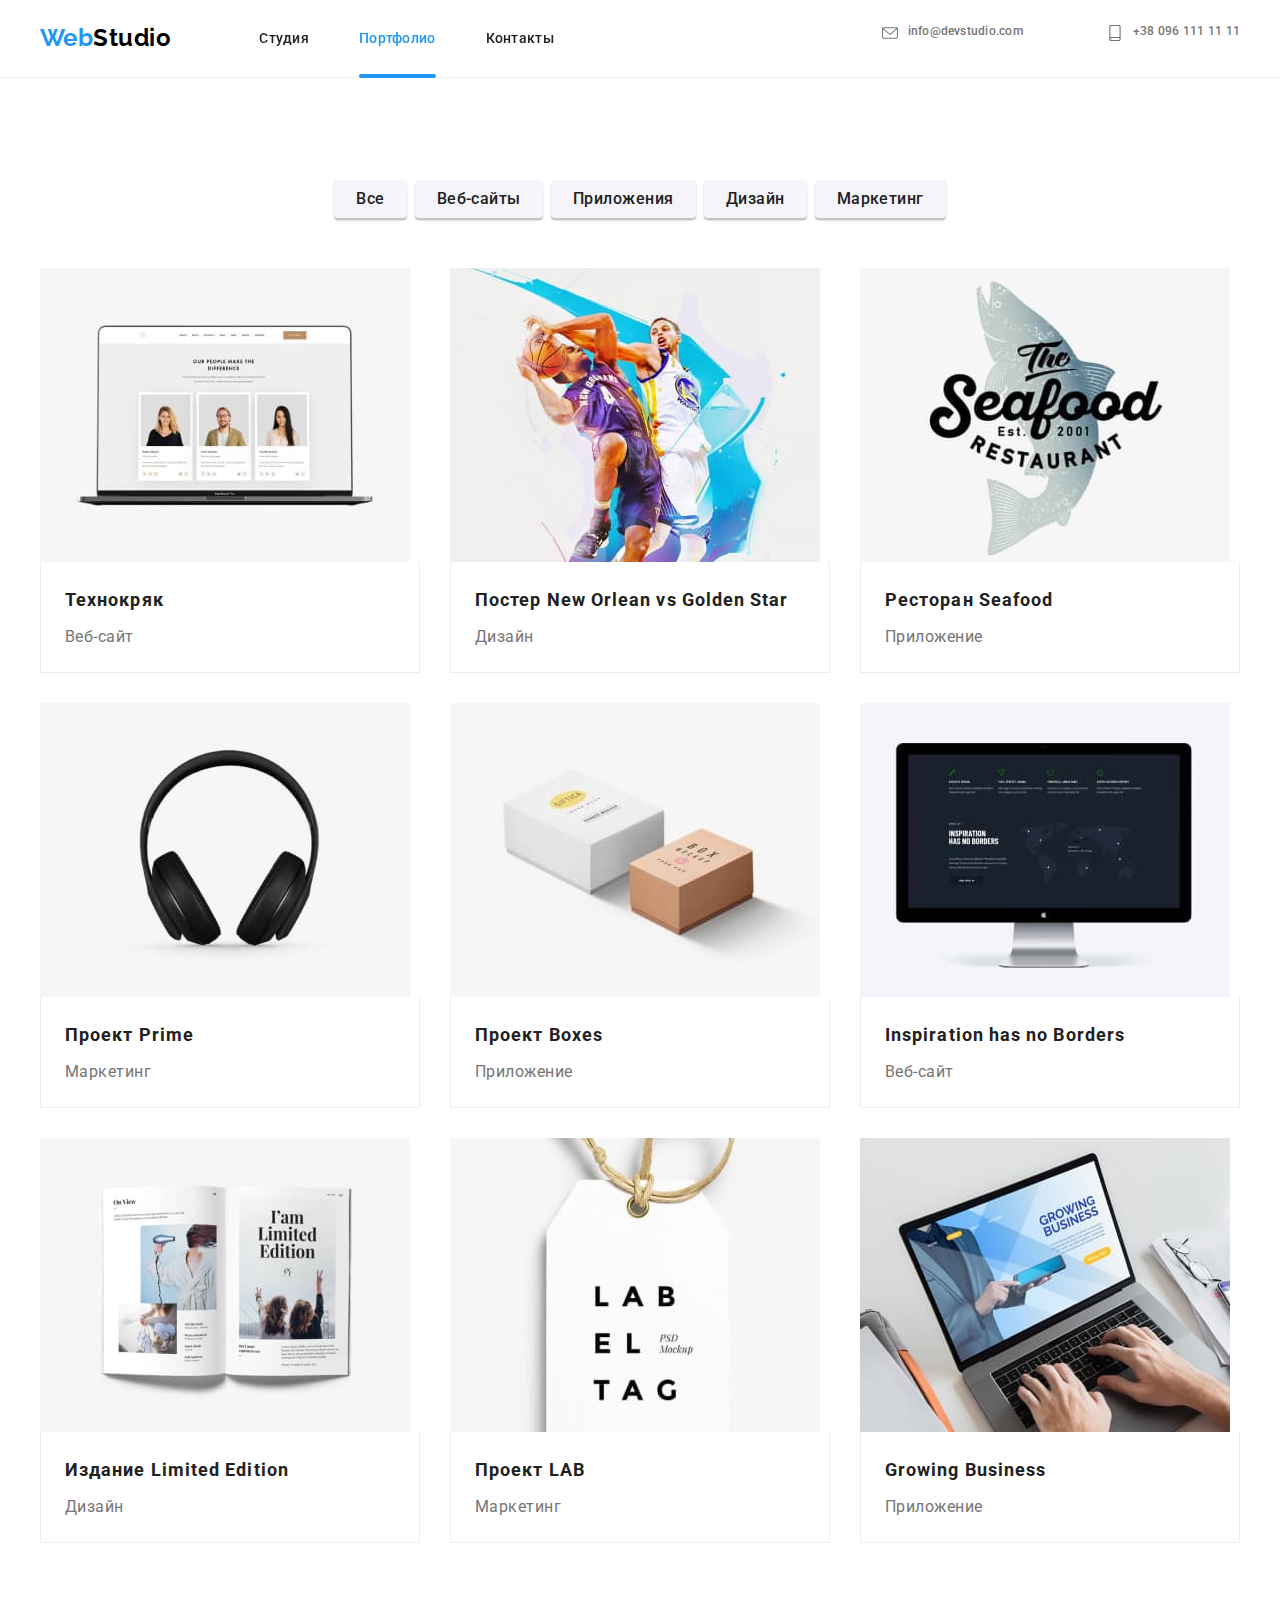
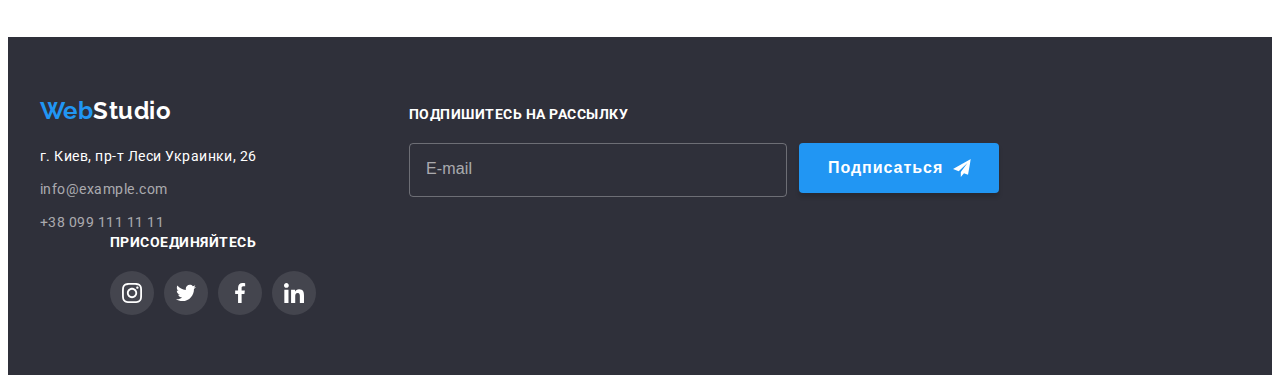
==== commit 8acd052c: "Футер исправила" ====
--- a/portfolio.html
+++ b/portfolio.html
@@ -201,59 +201,60 @@
 
     <footer class="footer">
         <div class="container footer-box">
-            <div class="footer-address">
-                <a href="./index.html" class="logo logo-footer"><span class="logo-item">Web</span>Studio</a>
-                <address id="contact" class="office">
-                    <ul class="office__list">
-                        <li class="office__item">
-                            <a href="https://goo.gl/maps/67UM73fhqofaFtAK9" target="_blank" rel="noreferrer noopener" class="office__address">г.
-                                Киев, пр-т Леси Украинки, 26
-                            </a>
-                        </li>
-                        <li class="office__item">
-                            <a href="mailto:info@example.com" class="office__link">info@example.com</a>
-                        </li>
-                        <li class="office__item">
-                            <a href="tel:+380991111111" class="office__link">+38 099 111 11 11</a>
+            <div class="tablet-box">
+                <div class="footer-address">
+                    <a href="./index.html" class="logo logo-footer"><span class="logo-item">Web</span>Studio</a>
+                    <address id="contact" class="office">
+                        <ul class="office__list">
+                            <li class="office__item">
+                                <a href="https://goo.gl/maps/67UM73fhqofaFtAK9" target="_blank" rel="noreferrer noopener" class="office__address">г.
+                                    Киев, пр-т Леси Украинки, 26
+                                </a>
+                            </li>
+                            <li class="office__item">
+                                <a href="mailto:info@example.com" class="office__link">info@example.com</a>
+                            </li>
+                            <li class="office__item">
+                                <a href="tel:+380991111111" class="office__link">+38 099 111 11 11</a>
+                            </li>
+                        </ul>
+                    </address>
+                </div>
+
+                <div class="community">
+                    <h2 class="subscribe-title">Присоединяйтесь</h2>
+                    <ul class="networks">
+                        <li class="networks__item">
+                            <a href="https://www.instagram.com" target="_blank" rel="noreferrer noopener" class="networks__link footer-link">
+                                <svg width="20" height="20">
+                                    <use href="./images/icons.svg#instagram"></use>
+                                </svg>
+                            </a>
+                        </li>
+                        <li class="networks__item">
+                            <a href="https://twitter.com" target="_blank" rel="noreferrer noopener" class="networks__link footer-link">
+                                <svg width="20" height="20">
+                                    <use href="./images/icons.svg#twitter"></use>
+                                </svg>
+                            </a>
+                        </li>
+                        <li class="networks__item">
+                            <a href="https://m.facebook.com" target="_blank" rel="noreferrer noopener" class="networks__link footer-link">
+                                <svg width="20" height="20">
+                                    <use href="./images/icons.svg#facebook"></use>
+                                </svg>
+                            </a>
+                        </li>
+                        <li class="networks__item">
+                            <a href="https://www.linkedin.com" target="_blank" rel="noreferrer noopener" class="networks__link footer-link">
+                                <svg width="20" height="20">
+                                    <use href="./images/icons.svg#linkedin"></use>
+                                </svg>
+                            </a>
                         </li>
                     </ul>
-                </address>
+                </div>
             </div>
-
-            <div class="community">
-                <h2 class="subscribe-title">Присоединяйтесь</h2>
-                <ul class="networks">
-                    <li class="networks__item">
-                        <a href="https://www.instagram.com" target="_blank" rel="noreferrer noopener" class="networks__link footer-link">
-                            <svg width="20" height="20">
-                                <use href="./images/icons.svg#instagram"></use>
-                            </svg>
-                        </a>
-                    </li>
-                    <li class="networks__item">
-                        <a href="https://twitter.com" target="_blank" rel="noreferrer noopener" class="networks__link footer-link">
-                            <svg width="20" height="20">
-                                <use href="./images/icons.svg#twitter"></use>
-                            </svg>
-                        </a>
-                    </li>
-                    <li class="networks__item">
-                        <a href="https://m.facebook.com" target="_blank" rel="noreferrer noopener" class="networks__link footer-link">
-                            <svg width="20" height="20">
-                                <use href="./images/icons.svg#facebook"></use>
-                            </svg>
-                        </a>
-                    </li>
-                    <li class="networks__item">
-                        <a href="https://www.linkedin.com" target="_blank" rel="noreferrer noopener" class="networks__link footer-link">
-                            <svg width="20" height="20">
-                                <use href="./images/icons.svg#linkedin"></use>
-                            </svg>
-                        </a>
-                    </li>
-                </ul>
-            </div>
-
 
             <div class="subscribe-box">
                 <h2 class="subscribe-title">Подпишитесь на рассылку</h2>
--- a/css/main.min.css
+++ b/css/main.min.css
@@ -1 +1 @@
-:root{--basic-color: #757575;--secondary-color: #212121;--accent-color: #2196f3;--background-color: #ffffff;--second-color: #2f303a;--grey-color: #f5f4fa}body{padding-top:80px;background-color:var(--background-color);color:var(--basic-color);font-family:"Roboto",sans-serif;letter-spacing:.03em;text-decoration:none}a{text-decoration:none;color:inherit}ul{list-style:none;padding:0;margin:0}h1,h2,h3,h4,p{margin:0}section{padding-top:94px;padding-bottom:94px}::-webkit-input-placeholder{font-size:14px;line-height:1.14;letter-spacing:.01em;color:rgba(117,117,117,.5)}::-moz-placeholder{font-size:14px;line-height:1.14;letter-spacing:.01em;color:rgba(117,117,117,.5)}:-ms-input-placeholder{font-size:14px;line-height:1.14;letter-spacing:.01em;color:rgba(117,117,117,.5)}::-ms-input-placeholder{font-size:14px;line-height:1.14;letter-spacing:.01em;color:rgba(117,117,117,.5)}::placeholder{font-size:14px;line-height:1.14;letter-spacing:.01em;color:rgba(117,117,117,.5)}.container{width:1200px;padding-left:15px;padding-right:15px;margin-left:auto;margin-right:auto}.logo{margin-right:93px;font-family:"Raleway",sans-serif;font-weight:700;font-size:26px;line-height:1.19;color:#000}.logo-item{color:var(--accent-color)}.logo-footer{margin:0px;color:var(--background-color)}.main-btn{display:inline-block;border-radius:4px;padding:10px 32px;min-width:200px;min-height:50px;background:var(--accent-color);-webkit-box-shadow:0px 4px 4px rgba(0,0,0,.15);box-shadow:0px 4px 4px rgba(0,0,0,.15);border:var(--accent-color);cursor:pointer;color:var(--background-color);font-weight:700;font-size:16px;line-height:1.88;letter-spacing:.06em;-webkit-transition:background-color 250ms cubic-bezier(0.4, 0, 0.2, 1),color 250ms cubic-bezier(0.4, 0, 0.2, 1);transition:background-color 250ms cubic-bezier(0.4, 0, 0.2, 1),color 250ms cubic-bezier(0.4, 0, 0.2, 1)}.main-btn:hover,.main-btn:focus{background-color:var(--background-color);color:var(--accent-color)}header{position:fixed;width:100%;background:var(--background-color);top:0;left:0;padding-top:24px;padding-bottom:25px;border-bottom:1px solid #ececec;z-index:9}.header{display:-webkit-box;display:-ms-flexbox;display:flex;-webkit-box-align:center;-ms-flex-align:center;align-items:center}.nav{display:-webkit-box;display:-ms-flexbox;display:flex}.contacts{display:-webkit-box;display:-ms-flexbox;display:flex;margin-left:auto}.nav__item:not(:last-child){margin-right:50px}.contacts__item:not(:last-child){margin-right:50px}.nav__link{position:relative;padding-top:32px;padding-bottom:32px;font-weight:500;font-size:14px;line-height:1.14;letter-spacing:.02em;color:var(--secondary-color);-webkit-transition:color 250ms cubic-bezier(0.4, 0, 0.2, 1);transition:color 250ms cubic-bezier(0.4, 0, 0.2, 1)}.nav__link--current{color:var(--accent-color)}.nav__link--current::after{content:" ";position:absolute;left:0px;bottom:0px;width:100%;height:4px;background:var(--accent-color);border-radius:2px}.nav__link:hover,.nav__link:focus{color:var(--accent-color)}.contacts__link{display:-webkit-box;display:-ms-flexbox;display:flex;font-weight:500;font-size:14px;line-height:1.14;letter-spacing:.02em;color:var(--basic-color);fill:var(--basic-color);-webkit-transition:fill 250ms cubic-bezier(0.4, 0, 0.2, 1),color 250ms cubic-bezier(0.4, 0, 0.2, 1);transition:fill 250ms cubic-bezier(0.4, 0, 0.2, 1),color 250ms cubic-bezier(0.4, 0, 0.2, 1)}.contacts__link:hover,.contacts__link:focus{color:var(--accent-color);fill:var(--accent-color)}.contacts__icon{margin-right:10px}.hero{padding-top:200px;padding-bottom:200px;text-align:center}.main-background{max-width:1600px;max-height:600px;margin-left:auto;margin-right:auto;background:#c4c4c4;background-image:-webkit-gradient(linear, left top, right top, from(rgba(47, 48, 58, 0.4)), to(rgba(47, 48, 58, 0.4))),url("../images/Img.jpeg");background-image:linear-gradient(to right, rgba(47, 48, 58, 0.4), rgba(47, 48, 58, 0.4)),url("../images/Img.jpeg");background-repeat:no-repeat;background-position:center;background-size:cover}.hero-title{margin-bottom:30px;font-weight:900;font-size:44px;line-height:1.36;letter-spacing:.06em;text-transform:uppercase;color:var(--background-color)}.backdrop{position:fixed;top:0;left:0;width:100%;height:100%;background:rgba(0,0,0,.2);opacity:1;-webkit-transition:opacity 250ms cubic-bezier(0.4, 0, 0.2, 1);transition:opacity 250ms cubic-bezier(0.4, 0, 0.2, 1);z-index:10}.backdrop.is-hidden{opacity:0;pointer-events:none}.modal{position:absolute;top:50%;left:50%;padding:40px;-webkit-transform:translate(-50%, -50%);transform:translate(-50%, -50%);min-width:528px;min-height:581px;background:var(--background-color);-webkit-box-shadow:0px 1px 3px rgba(0,0,0,.12),0px 1px 1px rgba(0,0,0,.14),0px 2px 1px rgba(0,0,0,.2);box-shadow:0px 1px 3px rgba(0,0,0,.12),0px 1px 1px rgba(0,0,0,.14),0px 2px 1px rgba(0,0,0,.2);border-radius:4px}.modal-btn{position:absolute;display:-webkit-box;display:-ms-flexbox;display:flex;-webkit-box-align:center;-ms-flex-align:center;align-items:center;-webkit-box-pack:center;-ms-flex-pack:center;justify-content:center;padding:0px;top:8px;right:8px;width:30px;height:30px;border:none;background:var(--background-color);cursor:pointer;-webkit-transition:fill 250ms cubic-bezier(0.4, 0, 0.2, 1);transition:fill 250ms cubic-bezier(0.4, 0, 0.2, 1)}.modal-btn:hover,.modal-btn:focus{fill:var(--accent-color)}.modal-title{margin-bottom:30px;margin-top:0px;font-weight:700;font-size:20px;line-height:1.15;text-align:center;letter-spacing:.03em;color:var(--secondary-color)}.form{width:100%}.form__label{position:relative;display:-webkit-box;display:-ms-flexbox;display:flex;-webkit-box-orient:vertical;-webkit-box-direction:normal;-ms-flex-direction:column;flex-direction:column;margin-bottom:28px;-webkit-transition:fill 250ms cubic-bezier(0.4, 0, 0.2, 1);transition:fill 250ms cubic-bezier(0.4, 0, 0.2, 1)}.label-comment{margin-bottom:20px}.form__text{position:absolute;top:-18px;width:25px;height:14px;font-size:12px;line-height:1.16;letter-spacing:.01em;color:var(--basic-color)}.form__input{outline:none;height:40px;padding:12px;padding-left:42px;border:1px solid rgba(33,33,33,.2);border-radius:4px;cursor:pointer;-webkit-transition:border 250ms cubic-bezier(0.4, 0, 0.2, 1);transition:border 250ms cubic-bezier(0.4, 0, 0.2, 1)}.form__input:hover,.form__input:focus,textarea:hover,textarea:focus{border:1px solid var(--accent-color)}.form__item{position:absolute;-webkit-transform:translateY(50%);transform:translateY(50%);left:12px}.form__label:hover,.form__label:focus{fill:var(--accent-color)}.form__input:focus~.form__item{fill:var(--accent-color)}textarea{outline:none;border:1px solid rgba(33,33,33,.2);border-radius:4px;padding:12px 16px;width:100%;min-height:120px;resize:none}.checkbox{display:-webkit-box;display:-ms-flexbox;display:flex;-webkit-box-align:center;-ms-flex-align:center;align-items:center;-webkit-box-pack:center;-ms-flex-pack:center;justify-content:center;margin-bottom:30px}.checkbox__agreement{font-size:14px;line-height:1.71;letter-spacing:.03em;color:var(--basic-color)}.checkbox__input{position:absolute;width:1px;height:1px;margin:-1px;border:0px;padding:0px;clip:rect(0 0 0 0);overflow:hidden}.checkbox__input:checked+.checkbox__item{border-color:var(--accent-color);background-color:var(--accent-color);background-origin:border-box;-webkit-transition:background-color 250ms cubic-bezier(0.4, 0, 0.2, 1);transition:background-color 250ms cubic-bezier(0.4, 0, 0.2, 1)}.checkbox__item{display:-webkit-box;display:-ms-flexbox;display:flex;width:16px;height:15px;margin-right:7px;-webkit-box-align:center;-ms-flex-align:center;align-items:center;border:solid 2px var(--secondary-color);border-radius:2px}.checkbox__link{position:relative;color:var(--accent-color)}.checkbox__link:after{content:" ";position:absolute;left:0px;bottom:1px;width:100%;height:1px;background:var(--accent-color)}.hidden-title{display:none}.advantage__list{display:-webkit-box;display:-ms-flexbox;display:flex}.advantage__item:not(:last-child){margin-right:30px}.advantage__item{width:calc((100% - 90px)/4)}.skills__box{display:-webkit-box;display:-ms-flexbox;display:flex;background:var(--grey-color);border-radius:4px;margin-bottom:30px;height:120px;-webkit-box-align:center;-ms-flex-align:center;align-items:center;-webkit-box-pack:center;-ms-flex-pack:center;justify-content:center}.advantage-name{margin-bottom:10px;font-weight:700;font-size:14px;line-height:1.14;text-transform:uppercase;color:var(--secondary-color)}.advantage-text{font-size:14px;line-height:1.71;color:var(--basic-color)}.work{padding-top:0px}.work-title{margin-bottom:50px;font-weight:700;font-size:36px;line-height:1.16;text-align:center;color:var(--secondary-color)}.work__list{display:-webkit-box;display:-ms-flexbox;display:flex}.work__list img{display:block}.work__item{position:relative;display:inline}.work__item:not(:last-child){margin-right:30px}.work__box{position:absolute;bottom:0;padding-top:27px;padding-bottom:27px;width:100%;min-height:70px;background:rgba(47,48,58,.8)}.work__text{font-size:14px;font-weight:700;line-height:1.14;text-align:center;color:var(--background-color)}.team{text-align:center;background-color:var(--grey-color)}.team-title{margin-bottom:50px;font-weight:700;font-size:36px;line-height:1.16;color:var(--secondary-color)}.team__list{display:-webkit-box;display:-ms-flexbox;display:flex}.team__item{padding-bottom:30px;background:var(--background-color);-webkit-box-shadow:0px 1px 3px rgba(0,0,0,.12),0px 1px 1px rgba(0,0,0,.14),0px 2px 1px rgba(0,0,0,.2);box-shadow:0px 1px 3px rgba(0,0,0,.12),0px 1px 1px rgba(0,0,0,.14),0px 2px 1px rgba(0,0,0,.2);border-radius:0px 0px 4px 4px}.team__item:not(:last-child){margin-right:30px}.team__name{margin-top:30px;font-weight:500;font-size:16px;line-height:1.19;text-align:center;color:var(--secondary-color)}.team__position{margin-top:10px;margin-bottom:16px;font-size:16px;line-height:1.19;text-align:center;color:var(--basic-color)}.networks{display:-webkit-box;display:-ms-flexbox;display:flex;-webkit-box-pack:center;-ms-flex-pack:center;justify-content:center}.networks__link{display:-webkit-box;display:-ms-flexbox;display:flex;-webkit-box-pack:center;-ms-flex-pack:center;justify-content:center;-webkit-box-align:center;-ms-flex-align:center;align-items:center;width:44px;height:44px;border-radius:50%;fill:#afb1b8;background:rgba(255,255,255,.1);-webkit-transition:background-color 250ms cubic-bezier(0.4, 0, 0.2, 1),fill 250ms cubic-bezier(0.4, 0, 0.2, 1);transition:background-color 250ms cubic-bezier(0.4, 0, 0.2, 1),fill 250ms cubic-bezier(0.4, 0, 0.2, 1)}.networks__link:hover,.networks__link:focus{background-color:var(--accent-color);fill:var(--background-color)}.networks__item:not(:last-child){margin-right:10px}.clients-title{margin-bottom:50px;font-weight:700;font-size:36px;line-height:1.16;text-align:center;color:var(--secondary-color)}.client__list{display:-webkit-box;display:-ms-flexbox;display:flex}.client__item:not(:last-child){margin-right:30px}.client__link{display:-webkit-box;display:-ms-flexbox;display:flex;-webkit-box-pack:center;-ms-flex-pack:center;justify-content:center;-webkit-box-align:center;-ms-flex-align:center;align-items:center;width:170px;height:92px;border:1px solid #afb1b8;border-radius:4px;fill:#afb1b8;-webkit-transition:border-color 250ms cubic-bezier(0.4, 0, 0.2, 1),fill 250ms cubic-bezier(0.4, 0, 0.2, 1);transition:border-color 250ms cubic-bezier(0.4, 0, 0.2, 1),fill 250ms cubic-bezier(0.4, 0, 0.2, 1)}.client__link:hover,.client__link:focus{border-color:var(--accent-color);fill:var(--accent-color)}.footer{padding-top:60px;padding-bottom:60px;background:var(--second-color)}.footer-box{display:-webkit-box;display:-ms-flexbox;display:flex;-webkit-box-align:baseline;-ms-flex-align:baseline;align-items:baseline}.office__link{font-style:normal;font-size:14px;line-height:1.71;color:rgba(255,255,255,.6);-webkit-transition:color 250ms cubic-bezier(0.4, 0, 0.2, 1);transition:color 250ms cubic-bezier(0.4, 0, 0.2, 1)}.office__list{margin-top:20px}.office__item:not(:first-child){margin-top:9px}.office__address{font-style:normal;font-size:14px;line-height:1.71;color:var(--background-color);-webkit-transition:color 250ms cubic-bezier(0.4, 0, 0.2, 1);transition:color 250ms cubic-bezier(0.4, 0, 0.2, 1)}.office__link:hover,.office__address:hover,.office__link:focus,.office__address:focus{color:var(--accent-color)}.community{margin-left:70px}.subscribe-title{margin-bottom:20px;font-weight:700;font-size:14px;line-height:1.14;text-transform:uppercase;color:var(--background-color)}.footer-link{fill:var(--background-color)}.subscribe-box{margin-left:93px}.subscribe{display:-webkit-box;display:-ms-flexbox;display:flex;min-width:570px}.subscribe__input{width:358px;height:50px;padding-left:16px;color:var(--background-color);background:rgba(0,0,0,0);outline:none;border:1px solid;border-color:rgba(255,255,255,.3);border-radius:4px}.subscribe__input::-webkit-input-placeholder{font-size:16px;line-height:1.25;color:rgba(255,255,255,.6)}.subscribe__input::-moz-placeholder{font-size:16px;line-height:1.25;color:rgba(255,255,255,.6)}.subscribe__input:-ms-input-placeholder{font-size:16px;line-height:1.25;color:rgba(255,255,255,.6)}.subscribe__input::-ms-input-placeholder{font-size:16px;line-height:1.25;color:rgba(255,255,255,.6)}.subscribe__input::placeholder{font-size:16px;line-height:1.25;color:rgba(255,255,255,.6)}.subscribe-btn{display:-webkit-box;display:-ms-flexbox;display:flex;margin-left:12px;width:200px;height:50px;padding:10px 28px 10px 29px;font-weight:700;font-size:16px;line-height:1.88;-webkit-box-align:center;-ms-flex-align:center;align-items:center;text-align:center;letter-spacing:.06em;color:var(--background-color);fill:var(--background-color);background:var(--accent-color);-webkit-box-shadow:0px 4px 4px rgba(0,0,0,.15);box-shadow:0px 4px 4px rgba(0,0,0,.15);border-radius:4px;border:none;-webkit-transition:background-color 250ms cubic-bezier(0.4, 0, 0.2, 1),color 250ms cubic-bezier(0.4, 0, 0.2, 1),fill 250ms cubic-bezier(0.4, 0, 0.2, 1);transition:background-color 250ms cubic-bezier(0.4, 0, 0.2, 1),color 250ms cubic-bezier(0.4, 0, 0.2, 1),fill 250ms cubic-bezier(0.4, 0, 0.2, 1)}.subscribe-btn:hover,.subscribe-btn:focus{background-color:var(--background-color);color:var(--accent-color);fill:var(--accent-color)}.subscribe-icon{margin-left:10px}.filter{display:-webkit-box;display:-ms-flexbox;display:flex;-webkit-box-pack:center;-ms-flex-pack:center;justify-content:center;margin-bottom:50px}.filter-btn{padding:6px 22px;-webkit-box-shadow:0px 3px 1px rgba(0,0,0,.1),0px 1px 2px rgba(0,0,0,.08),0px 2px 2px rgba(0,0,0,.12);box-shadow:0px 3px 1px rgba(0,0,0,.1),0px 1px 2px rgba(0,0,0,.08),0px 2px 2px rgba(0,0,0,.12);background:var(--grey-color);border-radius:4px;border:rgba(0,0,0,0);cursor:pointer;font-family:"Roboto",sans-serif;color:var(--secondary-color);font-weight:500;font-size:16px;line-height:1.62;letter-spacing:.03em;text-align:center;-webkit-transition:background-color 250ms cubic-bezier(0.4, 0, 0.2, 1),color 250ms cubic-bezier(0.4, 0, 0.2, 1);transition:background-color 250ms cubic-bezier(0.4, 0, 0.2, 1),color 250ms cubic-bezier(0.4, 0, 0.2, 1)}.filter-item:not(:last-child){margin-right:8px}.filter-btn:hover,.filter-btn:focus{background-color:var(--accent-color);color:var(--background-color)}.hidden-title{display:none}.portfolio__list{display:-webkit-box;display:-ms-flexbox;display:flex;-ms-flex-wrap:wrap;flex-wrap:wrap}.portfolio__item:nth-child(3n){margin-right:0px}.portfolio__item{width:calc((100% - 60px)/3);margin-right:30px;margin-bottom:30px;background:var(--background-color)}.portfolio__item:hover{-webkit-box-shadow:0px 1px 1px rgba(0,0,0,.12),0px 4px 4px rgba(0,0,0,.06),1px 4px 6px rgba(0,0,0,.16);box-shadow:0px 1px 1px rgba(0,0,0,.12),0px 4px 4px rgba(0,0,0,.06),1px 4px 6px rgba(0,0,0,.16)}.portfolio__item:nth-last-child(-n+3){margin-bottom:0px}.portfolio__item img{display:block}.project__box{display:block;margin-top:0px;padding:20px 24px;background:var(--background-color);border-bottom:1px solid #eee;border-left:1px solid #eee;border-right:1px solid #eee}.project__title{margin-bottom:4px;font-weight:700;font-size:18px;line-height:2;letter-spacing:.06em;color:var(--secondary-color)}.project__text{font-size:16px;line-height:1.88;color:var(--basic-color)}.project__thumb{position:relative;overflow:hidden}.project__overlay{position:absolute;left:0px;bottom:0px;height:100%;width:100%;font-size:18px;line-height:1.56;padding:63px 24px;color:var(--background-color);background:var(--accent-color);-webkit-transform:translateY(100%);transform:translateY(100%);-webkit-transition:-webkit-transform 250ms cubic-bezier(0.4, 0, 0.2, 1);transition:-webkit-transform 250ms cubic-bezier(0.4, 0, 0.2, 1);transition:transform 250ms cubic-bezier(0.4, 0, 0.2, 1);transition:transform 250ms cubic-bezier(0.4, 0, 0.2, 1), -webkit-transform 250ms cubic-bezier(0.4, 0, 0.2, 1)}.portfolio__item:hover .project__overlay{-webkit-transform:translateY(0);transform:translateY(0)}/*# sourceMappingURL=main.min.css.map */+:root{--basic-color: #757575;--secondary-color: #212121;--accent-color: #2196f3;--background-color: #ffffff;--second-color: #2f303a;--grey-color: #f5f4fa}body{padding-top:80px;background-color:var(--background-color);color:var(--basic-color);font-family:"Roboto",sans-serif;letter-spacing:.03em;text-decoration:none}a{text-decoration:none;color:inherit}ul{list-style:none;padding:0;margin:0}h1,h2,h3,h4,p{margin:0}section{padding-top:94px;padding-bottom:94px}@media screen and (max-width: 1199px){section{padding-top:60px;padding-bottom:60px}}::-webkit-input-placeholder{font-size:14px;line-height:1.14;letter-spacing:.01em;color:rgba(117,117,117,.5)}::-moz-placeholder{font-size:14px;line-height:1.14;letter-spacing:.01em;color:rgba(117,117,117,.5)}:-ms-input-placeholder{font-size:14px;line-height:1.14;letter-spacing:.01em;color:rgba(117,117,117,.5)}::-ms-input-placeholder{font-size:14px;line-height:1.14;letter-spacing:.01em;color:rgba(117,117,117,.5)}::placeholder{font-size:14px;line-height:1.14;letter-spacing:.01em;color:rgba(117,117,117,.5)}.container{padding-left:15px;padding-right:15px}@media screen and (min-width: 480px){.container{width:480px}}@media screen and (min-width: 768px){.container{width:768px}}@media screen and (min-width: 1200px){.container{width:1200px;margin-left:auto;margin-right:auto}}.logo{margin-right:93px;font-family:"Raleway",sans-serif;font-weight:700;font-size:26px;line-height:1.19;color:#000}@media screen and (min-width: 768px){.logo{margin-right:88px;font-size:24px;line-height:1.16;letter-spacing:.03}}.logo-item{color:var(--accent-color)}.logo-footer{margin:0px;color:var(--background-color)}.main-btn{display:inline-block;border-radius:4px;padding:10px 32px;min-width:200px;min-height:50px;background:var(--accent-color);-webkit-box-shadow:0px 4px 4px rgba(0,0,0,.15);box-shadow:0px 4px 4px rgba(0,0,0,.15);border:var(--accent-color);cursor:pointer;color:var(--background-color);font-weight:700;font-size:16px;line-height:1.88;letter-spacing:.06em;-webkit-transition:background-color 250ms cubic-bezier(0.4, 0, 0.2, 1),color 250ms cubic-bezier(0.4, 0, 0.2, 1);transition:background-color 250ms cubic-bezier(0.4, 0, 0.2, 1),color 250ms cubic-bezier(0.4, 0, 0.2, 1)}.main-btn:hover,.main-btn:focus{background-color:var(--background-color);color:var(--accent-color)}header{position:fixed;width:100%;background:var(--background-color);top:0;left:0;padding-top:24px;padding-bottom:25px;border-bottom:1px solid #ececec;z-index:9}@media screen and (min-width: 768px)and (max-width: 1199px){header{padding-top:21px;padding-bottom:21px}}@media screen and (min-width: 768px){.header{display:-webkit-box;display:-ms-flexbox;display:flex;-webkit-box-align:center;-ms-flex-align:center;align-items:center}}.nav{display:-webkit-box;display:-ms-flexbox;display:flex}@media screen and (max-width: 767px){.nav{display:none}}@media screen and (max-width: 767px){.contacts{display:none}}@media screen and (min-width: 1200px){.contacts{display:-webkit-box;display:-ms-flexbox;display:flex;margin-left:auto}}.nav__item:not(:last-child){margin-right:50px}.contacts__item:not(:last-child){margin-right:50px}@media screen and (min-width: 768px){.contacts__item:not(:last-child){margin-right:0px;margin-left:84px;margin-bottom:10px}}@media screen and (min-width: 768px){.contacts__item{margin-left:84px}}.nav__link{position:relative;padding-top:32px;padding-bottom:32px;font-weight:500;font-size:14px;line-height:1.14;letter-spacing:.02em;color:var(--secondary-color);-webkit-transition:color 250ms cubic-bezier(0.4, 0, 0.2, 1);transition:color 250ms cubic-bezier(0.4, 0, 0.2, 1)}.nav__link:hover,.nav__link:focus{color:var(--accent-color)}.nav__link--current{color:var(--accent-color)}.nav__link--current::after{content:" ";position:absolute;left:0px;bottom:0px;width:100%;height:4px;background:var(--accent-color);border-radius:2px}@media screen and (min-width: 768px)and (max-width: 1199px){.nav__link--current::after{bottom:-2px}}.contacts__link{display:-webkit-box;display:-ms-flexbox;display:flex;font-weight:500;font-size:14px;line-height:1.14;letter-spacing:.02em;color:var(--basic-color);fill:var(--basic-color);-webkit-transition:fill 250ms cubic-bezier(0.4, 0, 0.2, 1),color 250ms cubic-bezier(0.4, 0, 0.2, 1);transition:fill 250ms cubic-bezier(0.4, 0, 0.2, 1),color 250ms cubic-bezier(0.4, 0, 0.2, 1)}.contacts__link:hover,.contacts__link:focus{color:var(--accent-color);fill:var(--accent-color)}@media screen and (min-width: 768px){.contacts__link{font-size:12px;line-height:1.16}}.contacts__icon{margin-right:10px}.hero{padding-top:200px;padding-bottom:200px;text-align:center}@media screen and (max-width: 1199px){.hero{padding-top:118px;padding-bottom:118px}}.hero-title{margin-bottom:30px;font-weight:900;font-size:44px;line-height:1.36;letter-spacing:.06em;text-transform:uppercase;color:var(--background-color)}@media screen and (max-width: 1199px){.hero-title{font-size:26px;line-height:1.61}}.main-background{max-width:1600px;max-height:600px;margin-left:auto;margin-right:auto;background:#c4c4c4;background-image:-webkit-gradient(linear, left top, right top, from(rgba(47, 48, 58, 0.4)), to(rgba(47, 48, 58, 0.4))),url("../images/Img.jpeg");background-image:linear-gradient(to right, rgba(47, 48, 58, 0.4), rgba(47, 48, 58, 0.4)),url("../images/Img.jpeg");background-repeat:no-repeat;background-position:center;background-size:cover}.backdrop{position:fixed;top:0;left:0;width:100%;height:100%;background:rgba(0,0,0,.2);opacity:1;-webkit-transition:opacity 250ms cubic-bezier(0.4, 0, 0.2, 1);transition:opacity 250ms cubic-bezier(0.4, 0, 0.2, 1);z-index:10}.backdrop.is-hidden{opacity:0;pointer-events:none}.modal{position:absolute;top:50%;left:50%;padding:40px;-webkit-transform:translate(-50%, -50%);transform:translate(-50%, -50%);min-width:528px;min-height:581px;background:var(--background-color);-webkit-box-shadow:0px 1px 3px rgba(0,0,0,.12),0px 1px 1px rgba(0,0,0,.14),0px 2px 1px rgba(0,0,0,.2);box-shadow:0px 1px 3px rgba(0,0,0,.12),0px 1px 1px rgba(0,0,0,.14),0px 2px 1px rgba(0,0,0,.2);border-radius:4px}@media screen and (max-width: 1199px){.modal{min-width:450px}}.modal-btn{position:absolute;display:-webkit-box;display:-ms-flexbox;display:flex;-webkit-box-align:center;-ms-flex-align:center;align-items:center;-webkit-box-pack:center;-ms-flex-pack:center;justify-content:center;padding:0px;top:8px;right:8px;width:30px;height:30px;border:none;background:var(--background-color);cursor:pointer;-webkit-transition:fill 250ms cubic-bezier(0.4, 0, 0.2, 1);transition:fill 250ms cubic-bezier(0.4, 0, 0.2, 1)}.modal-btn:hover,.modal-btn:focus{fill:var(--accent-color)}.modal-title{margin-bottom:30px;margin-top:0px;font-weight:700;font-size:20px;line-height:1.15;text-align:center;letter-spacing:.03em;color:var(--secondary-color)}@media screen and (max-width: 1199px){.modal-title{line-height:1.5}}.form{width:100%}.form__label{position:relative;display:-webkit-box;display:-ms-flexbox;display:flex;-webkit-box-orient:vertical;-webkit-box-direction:normal;-ms-flex-direction:column;flex-direction:column;margin-bottom:28px;-webkit-transition:fill 250ms cubic-bezier(0.4, 0, 0.2, 1);transition:fill 250ms cubic-bezier(0.4, 0, 0.2, 1)}.form__label:hover,.form__label:focus{fill:var(--accent-color)}.label-comment{margin-bottom:20px}.form__text{position:absolute;top:-18px;width:25px;height:14px;font-size:12px;line-height:1.16;letter-spacing:.01em;color:var(--basic-color)}.form__input{outline:none;height:40px;padding:12px;padding-left:42px;border:1px solid rgba(33,33,33,.2);border-radius:4px;cursor:pointer;-webkit-transition:border 250ms cubic-bezier(0.4, 0, 0.2, 1);transition:border 250ms cubic-bezier(0.4, 0, 0.2, 1)}.form__input:hover,.form__input:focus{border:1px solid var(--accent-color)}.form__item{position:absolute;-webkit-transform:translateY(50%);transform:translateY(50%);left:12px}.form__item:focus~.form__item{fill:var(--accent-color)}textarea{outline:none;border:1px solid rgba(33,33,33,.2);border-radius:4px;padding:12px 16px;width:100%;min-height:120px;resize:none}textarea:hover,textarea:focus{border:1px solid var(--accent-color)}.checkbox{display:-webkit-box;display:-ms-flexbox;display:flex;-webkit-box-align:center;-ms-flex-align:center;align-items:center;-webkit-box-pack:center;-ms-flex-pack:center;justify-content:center;margin-bottom:30px}.checkbox__agreement{font-size:14px;line-height:1.71;letter-spacing:.03em;color:var(--basic-color)}@media screen and (max-width: 1199px){.checkbox__agreement{font-weight:400;font-size:12px;line-height:1.16}}.checkbox__input{position:absolute;width:1px;height:1px;margin:-1px;border:0px;padding:0px;clip:rect(0 0 0 0);overflow:hidden}.checkbox__input:checked+.checkbox__item{border-color:var(--accent-color);background-color:var(--accent-color);background-origin:border-box;-webkit-transition:background-color 250ms cubic-bezier(0.4, 0, 0.2, 1);transition:background-color 250ms cubic-bezier(0.4, 0, 0.2, 1)}.checkbox__item{display:-webkit-box;display:-ms-flexbox;display:flex;width:16px;height:15px;margin-right:7px;-webkit-box-align:center;-ms-flex-align:center;align-items:center;border:solid 2px var(--secondary-color);border-radius:2px}.checkbox__link{position:relative;color:var(--accent-color)}.checkbox__link:after{content:" ";position:absolute;left:0px;bottom:1px;width:100%;height:1px;background:var(--accent-color)}.hidden-title{display:none}.advantage__list{display:-webkit-box;display:-ms-flexbox;display:flex}@media screen and (min-width: 480px){.advantage__list{-ms-flex-wrap:wrap;flex-wrap:wrap;-webkit-box-pack:center;-ms-flex-pack:center;justify-content:center}}@media screen and (min-width: 768px)and (max-width: 1199px){.advantage__list{-ms-flex-wrap:wrap;flex-wrap:wrap;-webkit-box-pack:center;-ms-flex-pack:center;justify-content:center;margin:-15px}}@media screen and (min-width: 480px){.advantage__item{margin-bottom:30px}}@media screen and (min-width: 768px)and (max-width: 1199px){.advantage__item{width:354px;margin:15px}}@media screen and (min-width: 1200px){.advantage__item{width:calc((100% - 90px)/4)}}@media screen and (min-width: 1200px){.advantage__item:not(:last-child){margin-right:30px}}.skills__box{display:-webkit-box;display:-ms-flexbox;display:flex;background:var(--grey-color);border-radius:4px;margin-bottom:30px;height:120px;-webkit-box-align:center;-ms-flex-align:center;align-items:center;-webkit-box-pack:center;-ms-flex-pack:center;justify-content:center}.advantage-name{margin-bottom:10px;font-weight:700;font-size:14px;line-height:1.14;text-transform:uppercase;color:var(--secondary-color)}@media screen and (min-width: 480px)and (max-width: 767px){.advantage-name{text-align:center}}.advantage-text{font-size:14px;line-height:1.71;color:var(--basic-color)}.work{padding-top:0px}@media screen and (max-width: 1199px){.work{display:none}}.work-title{margin-bottom:50px;font-weight:700;font-size:36px;line-height:1.16;text-align:center;color:var(--secondary-color)}.work__list{display:-webkit-box;display:-ms-flexbox;display:flex}.work__list img{display:block}.work__item{position:relative;display:inline}.work__item:not(:last-child){margin-right:30px}.work__box{position:absolute;bottom:0;padding-top:27px;padding-bottom:27px;width:100%;min-height:70px;background:rgba(47,48,58,.8)}.work__text{font-size:14px;font-weight:700;line-height:1.14;text-align:center;color:var(--background-color)}.team{text-align:center;background-color:var(--grey-color)}.team-title{margin-bottom:50px;font-weight:700;font-size:36px;line-height:1.16;color:var(--secondary-color)}@media screen and (max-width: 1199px){.team-title{margin-bottom:30px;font-size:28px;line-height:1.17}}@media screen and (min-width: 768px){.team__list{display:-webkit-box;display:-ms-flexbox;display:flex;-ms-flex-wrap:wrap;flex-wrap:wrap;margin:-15px;-webkit-box-pack:center;-ms-flex-pack:center;justify-content:center}}.team__item{padding-bottom:30px;background:var(--background-color);-webkit-box-shadow:0px 1px 3px rgba(0,0,0,.12),0px 1px 1px rgba(0,0,0,.14),0px 2px 1px rgba(0,0,0,.2);box-shadow:0px 1px 3px rgba(0,0,0,.12),0px 1px 1px rgba(0,0,0,.14),0px 2px 1px rgba(0,0,0,.2);border-radius:0px 0px 4px 4px}@media screen and (max-width: 1199px){.team__item{margin-bottom:30px;padding-bottom:24px}}@media screen and (min-width: 768px)and (max-width: 1199px){.team__item{margin:15px;width:354px}}@media screen and (min-width: 1200px){.team__item:not(:last-child){margin-right:30px}}.team__name{margin-top:30px;font-weight:500;font-size:16px;line-height:1.19;text-align:center;color:var(--secondary-color)}.team__position{margin-top:10px;margin-bottom:16px;font-size:16px;line-height:1.19;text-align:center;color:var(--basic-color)}.networks{display:-webkit-box;display:-ms-flexbox;display:flex;-webkit-box-pack:center;-ms-flex-pack:center;justify-content:center}.networks__link{display:-webkit-box;display:-ms-flexbox;display:flex;-webkit-box-pack:center;-ms-flex-pack:center;justify-content:center;-webkit-box-align:center;-ms-flex-align:center;align-items:center;width:44px;height:44px;border-radius:50%;fill:#afb1b8;background:rgba(255,255,255,.1);-webkit-transition:background-color 250ms cubic-bezier(0.4, 0, 0.2, 1),fill 250ms cubic-bezier(0.4, 0, 0.2, 1);transition:background-color 250ms cubic-bezier(0.4, 0, 0.2, 1),fill 250ms cubic-bezier(0.4, 0, 0.2, 1)}.networks__link:hover,.networks__link:focus{background-color:var(--accent-color);fill:var(--background-color)}.networks__item:not(:last-child){margin-right:10px}.clients-title{margin-bottom:50px;font-weight:700;font-size:36px;line-height:1.16;text-align:center;color:var(--secondary-color)}@media screen and (max-width: 1199px){.clients-title{margin-bottom:30px;font-size:28px;line-height:1.17}}.client__list{display:-webkit-box;display:-ms-flexbox;display:flex}@media screen and (max-width: 1199px){.client__list{-ms-flex-wrap:wrap;flex-wrap:wrap;-webkit-box-pack:center;-ms-flex-pack:center;justify-content:center;margin:-15px}}@media screen and (max-width: 1199px){.client__item{margin:15px}}@media screen and (min-width: 1200px){.client__item:not(:last-child){margin-right:30px}}.client__link{display:-webkit-box;display:-ms-flexbox;display:flex;-webkit-box-pack:center;-ms-flex-pack:center;justify-content:center;-webkit-box-align:center;-ms-flex-align:center;align-items:center;width:170px;height:92px;border:1px solid #afb1b8;border-radius:4px;fill:#afb1b8;-webkit-transition:border-color 250ms cubic-bezier(0.4, 0, 0.2, 1),fill 250ms cubic-bezier(0.4, 0, 0.2, 1);transition:border-color 250ms cubic-bezier(0.4, 0, 0.2, 1),fill 250ms cubic-bezier(0.4, 0, 0.2, 1)}.client__link :hover,.client__link :focus{border-color:var(--accent-color);fill:var(--accent-color)}@media screen and (max-width: 767px){.client__link{width:210px}}@media screen and (min-width: 768px)and (max-width: 1199px){.client__link{width:226px}}.footer{padding-top:60px;padding-bottom:60px;background:var(--second-color)}@media screen and (min-width: 1200px){.footer-box{display:-webkit-box;display:-ms-flexbox;display:flex;-webkit-box-align:baseline;-ms-flex-align:baseline;align-items:baseline}}@media screen and (min-width: 768px)and (max-width: 1199px){.tablet-box{display:-webkit-box;display:-ms-flexbox;display:flex;text-align:center;-ms-flex-pack:distribute;justify-content:space-around;margin-bottom:60px}}@media screen and (max-width: 767px){.footer-address{text-align:center}}.office__link{font-style:normal;font-size:14px;line-height:1.71;color:rgba(255,255,255,.6);-webkit-transition:color 250ms cubic-bezier(0.4, 0, 0.2, 1);transition:color 250ms cubic-bezier(0.4, 0, 0.2, 1)}.office__link:hover,.office__link:focus{color:var(--accent-color)}.office__list{margin-top:20px}.office__item:not(:first-child){margin-top:9px}.office__address{font-style:normal;font-size:14px;line-height:1.71;color:var(--background-color);-webkit-transition:color 250ms cubic-bezier(0.4, 0, 0.2, 1);transition:color 250ms cubic-bezier(0.4, 0, 0.2, 1)}.office__address:hover,.office__address:focus{color:var(--accent-color)}.community{margin-left:70px}@media screen and (max-width: 767px){.community{text-align:center;margin:0;margin-top:60px;margin-bottom:60px}}.subscribe-title{margin-bottom:20px;font-weight:700;font-size:14px;line-height:1.14;text-transform:uppercase;color:var(--background-color)}.footer-link{fill:var(--background-color)}.subscribe-box{margin-left:93px}@media screen and (max-width: 1199px){.subscribe-box{text-align:center;margin:0px}}@media screen and (min-width: 1200px){.subscribe{display:-webkit-box;display:-ms-flexbox;display:flex;min-width:570px}}.subscribe__input{width:358px;height:50px;padding-left:16px;color:var(--background-color);background:rgba(0,0,0,0);outline:none;border:1px solid;border-color:rgba(255,255,255,.3);border-radius:4px}.subscribe__input::-webkit-input-placeholder{font-size:16px;line-height:1.25;color:rgba(255,255,255,.6)}.subscribe__input::-moz-placeholder{font-size:16px;line-height:1.25;color:rgba(255,255,255,.6)}.subscribe__input:-ms-input-placeholder{font-size:16px;line-height:1.25;color:rgba(255,255,255,.6)}.subscribe__input::-ms-input-placeholder{font-size:16px;line-height:1.25;color:rgba(255,255,255,.6)}.subscribe__input::placeholder{font-size:16px;line-height:1.25;color:rgba(255,255,255,.6)}@media screen and (max-width: 1199px){.subscribe__input{width:450px}}.subscribe-btn{display:-webkit-box;display:-ms-flexbox;display:flex;margin-left:12px;width:200px;height:50px;padding:10px 28px 10px 29px;font-weight:700;font-size:16px;line-height:1.88;-webkit-box-align:center;-ms-flex-align:center;align-items:center;text-align:center;letter-spacing:.06em;color:var(--background-color);fill:var(--background-color);background:var(--accent-color);-webkit-box-shadow:0px 4px 4px rgba(0,0,0,.15);box-shadow:0px 4px 4px rgba(0,0,0,.15);border-radius:4px;border:none;-webkit-transition:background-color 250ms cubic-bezier(0.4, 0, 0.2, 1),color 250ms cubic-bezier(0.4, 0, 0.2, 1),fill 250ms cubic-bezier(0.4, 0, 0.2, 1);transition:background-color 250ms cubic-bezier(0.4, 0, 0.2, 1),color 250ms cubic-bezier(0.4, 0, 0.2, 1),fill 250ms cubic-bezier(0.4, 0, 0.2, 1)}@media screen and (max-width: 1199px){.subscribe-btn{margin:auto;margin-top:20px}}.subscribe-btn:hover,.subscribe-btn:focus{background-color:var(--background-color);color:var(--accent-color);fill:var(--accent-color)}.subscribe-icon{margin-left:10px}@media screen and (min-width: 768px){.filter{display:-webkit-box;display:-ms-flexbox;display:flex;-webkit-box-pack:center;-ms-flex-pack:center;justify-content:center;margin-bottom:50px}}@media screen and (max-width: 767px){.filter-item{display:inline-block;margin-bottom:15px}}.filter-item:not(:last-child){margin-right:8px}.filter-btn{padding:6px 22px;-webkit-box-shadow:0px 3px 1px rgba(0,0,0,.1),0px 1px 2px rgba(0,0,0,.08),0px 2px 2px rgba(0,0,0,.12);box-shadow:0px 3px 1px rgba(0,0,0,.1),0px 1px 2px rgba(0,0,0,.08),0px 2px 2px rgba(0,0,0,.12);background:var(--grey-color);border-radius:4px;border:rgba(0,0,0,0);cursor:pointer;font-family:"Roboto",sans-serif;color:var(--secondary-color);font-weight:500;font-size:16px;line-height:1.62;letter-spacing:.03em;text-align:center;-webkit-transition:background-color 250ms cubic-bezier(0.4, 0, 0.2, 1),color 250ms cubic-bezier(0.4, 0, 0.2, 1);transition:background-color 250ms cubic-bezier(0.4, 0, 0.2, 1),color 250ms cubic-bezier(0.4, 0, 0.2, 1)}.filter-btn:hover,.filter-btn:focus{background-color:var(--accent-color);color:var(--background-color)}.hidden-title{display:none}.portfolio__list{display:-webkit-box;display:-ms-flexbox;display:flex;-ms-flex-wrap:wrap;flex-wrap:wrap}.portfolio__item{width:calc((100% - 60px)/3);margin-right:30px;margin-bottom:30px;background:var(--background-color)}.portfolio__item:nth-child(3n){margin-right:0px}.portfolio__item:hover{-webkit-box-shadow:0px 1px 1px rgba(0,0,0,.12),0px 4px 4px rgba(0,0,0,.06),1px 4px 6px rgba(0,0,0,.16);box-shadow:0px 1px 1px rgba(0,0,0,.12),0px 4px 4px rgba(0,0,0,.06),1px 4px 6px rgba(0,0,0,.16)}.portfolio__item:nth-last-child(-n+3){margin-bottom:0px}.portfolio__item img{display:block}.project__box{display:block;margin-top:0px;padding:20px 24px;background:var(--background-color);border-bottom:1px solid #eee;border-left:1px solid #eee;border-right:1px solid #eee}.project__title{margin-bottom:4px;font-weight:700;font-size:18px;line-height:2;letter-spacing:.06em;color:var(--secondary-color)}.project__text{font-size:16px;line-height:1.88;color:var(--basic-color)}.project__thumb{position:relative;overflow:hidden}.project__overlay{position:absolute;left:0px;bottom:0px;height:100%;width:100%;font-size:18px;line-height:1.56;padding:63px 24px;color:var(--background-color);background:var(--accent-color);-webkit-transform:translateY(100%);transform:translateY(100%);-webkit-transition:-webkit-transform 250ms cubic-bezier(0.4, 0, 0.2, 1);transition:-webkit-transform 250ms cubic-bezier(0.4, 0, 0.2, 1);transition:transform 250ms cubic-bezier(0.4, 0, 0.2, 1);transition:transform 250ms cubic-bezier(0.4, 0, 0.2, 1), -webkit-transform 250ms cubic-bezier(0.4, 0, 0.2, 1)}.portfolio__item:hover .project__overlay{-webkit-transform:translateY(0);transform:translateY(0)}/*# sourceMappingURL=main.min.css.map */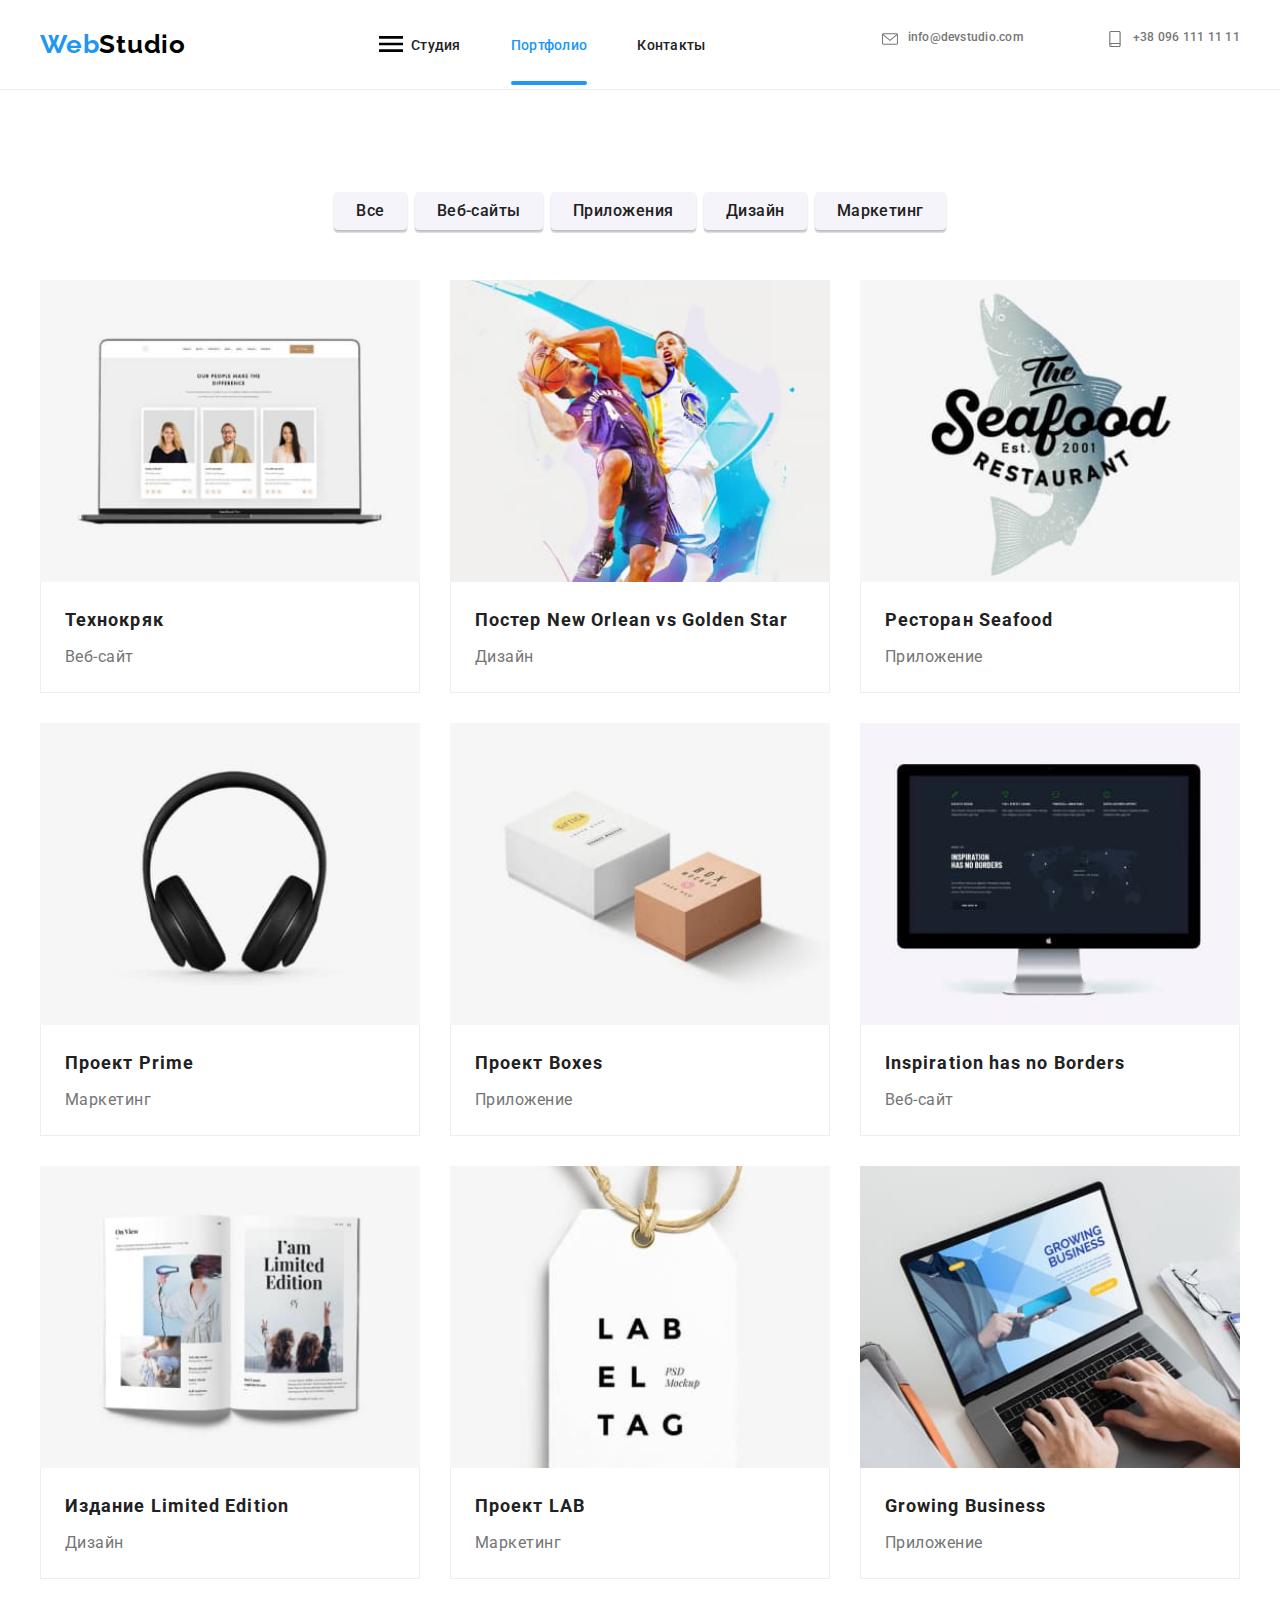
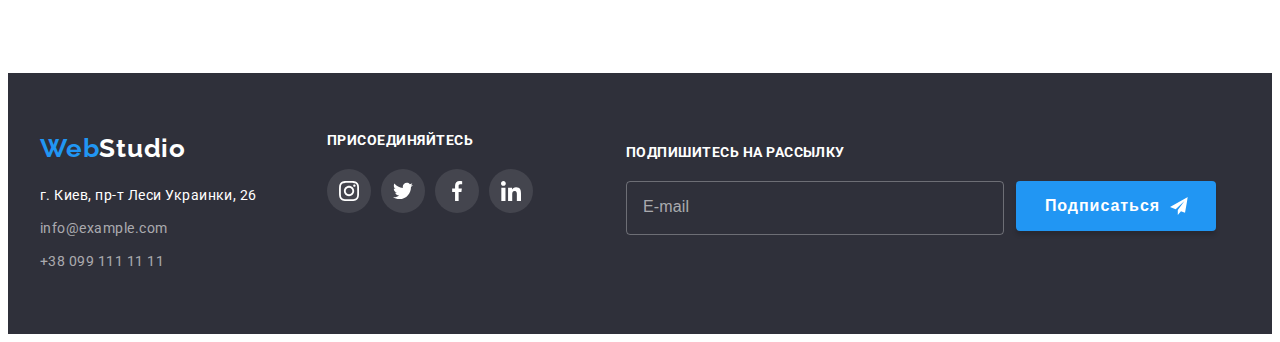
==== commit e02c093f: "Сделала мобильное меню" ====
--- a/portfolio.html
+++ b/portfolio.html
@@ -25,6 +25,13 @@
     <header class="page-header">
         <div class="container header">
             <a href="./index.html" class="logo"><span class="logo-item">Web</span>Studio</a>
+            
+            <button class="menu-btn" data-menu-open>
+                <svg width="40" height="40">
+                    <use href="./images/icons.svg#menu"></use>
+                </svg>
+            </button>
+            
             <nav class="page-header__nav">
                 <ul class="nav">
 
@@ -271,6 +278,61 @@
             </div>
         </div>
     </footer>
+
+     <!--MOBILE MENU  -->
+     <div class="mob-menu is-hidden" data-menu>
+        <button class="mob-menu__btn"  data-menu-close>
+            <svg width="40" height="40">
+                <use href="./images/icons.svg#close"></use>
+            </svg>
+        </button>
+
+        <div>
+            <ul class="mob-nav">          
+                <li class="mob-nav__item">
+                    <a href="index.html" class="mob-nav__link">Студия</a>
+                </li>
+                <li class="mob-nav__item">
+                    <a href="portfolio.html" class="mob-nav__link mob-nav__link mob-nav__link--current">Портфолио</a>
+                </li>
+                <li class="mob-nav__item">
+                    <a href="#contact" class="mob-nav__link">Контакты</a>
+                </li>
+            </ul>
+        </div>
+        <div>
+            <ul class="mob-contacts">
+                <li class="mob-contacts__item">
+                    <a href="tel:+380961111111" class="mob-contacts__mail">
+                        +38 096 111 11 11
+                    </a>
+                </li>
+                <li class="mob-contacts__item">
+                    <a href="mailto:info@devstudio.com" class="mob-contacts__phone">
+                        info@devstudio.com
+                    </a>
+                </li>
+            </ul>
+        </div> 
+        <div>
+            <ul class="mob-link">
+                <li class="mob-link_item">
+                    <a href="Instagram">Instagram</a>
+                </li>
+                <li class="mob-link_item">
+                    <a href="Twitter">Twitter</a>
+                </li>
+                <li class="mob-link_item">
+                    <a href="Facebook">Facebook</a>
+                </li>
+                <li class="mob-link_item">
+                    <a href="LinkedIn">LinkedIn</a>
+                </li>
+            </ul>     
+        </div> 
+
+    </div>
+
     <script>
         const { height:pageHeaderHeight } = document
           .querySelector(".page-header")
@@ -280,6 +342,7 @@
     </script>
 
     <script src="./js/modal.js"></script>
+    <script src="./js/menu.js"></script>
 
 </body>
 </html>--- a/css/main.min.css
+++ b/css/main.min.css
@@ -1 +1 @@
-:root{--basic-color: #757575;--secondary-color: #212121;--accent-color: #2196f3;--background-color: #ffffff;--second-color: #2f303a;--grey-color: #f5f4fa}body{padding-top:80px;background-color:var(--background-color);color:var(--basic-color);font-family:"Roboto",sans-serif;letter-spacing:.03em;text-decoration:none}a{text-decoration:none;color:inherit}ul{list-style:none;padding:0;margin:0}h1,h2,h3,h4,p{margin:0}section{padding-top:94px;padding-bottom:94px}@media screen and (max-width: 1199px){section{padding-top:60px;padding-bottom:60px}}::-webkit-input-placeholder{font-size:14px;line-height:1.14;letter-spacing:.01em;color:rgba(117,117,117,.5)}::-moz-placeholder{font-size:14px;line-height:1.14;letter-spacing:.01em;color:rgba(117,117,117,.5)}:-ms-input-placeholder{font-size:14px;line-height:1.14;letter-spacing:.01em;color:rgba(117,117,117,.5)}::-ms-input-placeholder{font-size:14px;line-height:1.14;letter-spacing:.01em;color:rgba(117,117,117,.5)}::placeholder{font-size:14px;line-height:1.14;letter-spacing:.01em;color:rgba(117,117,117,.5)}.container{padding-left:15px;padding-right:15px}@media screen and (min-width: 480px){.container{width:480px}}@media screen and (min-width: 768px){.container{width:768px}}@media screen and (min-width: 1200px){.container{width:1200px;margin-left:auto;margin-right:auto}}.logo{margin-right:93px;font-family:"Raleway",sans-serif;font-weight:700;font-size:26px;line-height:1.19;color:#000}@media screen and (min-width: 768px){.logo{margin-right:88px;font-size:24px;line-height:1.16;letter-spacing:.03}}.logo-item{color:var(--accent-color)}.logo-footer{margin:0px;color:var(--background-color)}.main-btn{display:inline-block;border-radius:4px;padding:10px 32px;min-width:200px;min-height:50px;background:var(--accent-color);-webkit-box-shadow:0px 4px 4px rgba(0,0,0,.15);box-shadow:0px 4px 4px rgba(0,0,0,.15);border:var(--accent-color);cursor:pointer;color:var(--background-color);font-weight:700;font-size:16px;line-height:1.88;letter-spacing:.06em;-webkit-transition:background-color 250ms cubic-bezier(0.4, 0, 0.2, 1),color 250ms cubic-bezier(0.4, 0, 0.2, 1);transition:background-color 250ms cubic-bezier(0.4, 0, 0.2, 1),color 250ms cubic-bezier(0.4, 0, 0.2, 1)}.main-btn:hover,.main-btn:focus{background-color:var(--background-color);color:var(--accent-color)}header{position:fixed;width:100%;background:var(--background-color);top:0;left:0;padding-top:24px;padding-bottom:25px;border-bottom:1px solid #ececec;z-index:9}@media screen and (min-width: 768px)and (max-width: 1199px){header{padding-top:21px;padding-bottom:21px}}@media screen and (min-width: 768px){.header{display:-webkit-box;display:-ms-flexbox;display:flex;-webkit-box-align:center;-ms-flex-align:center;align-items:center}}.nav{display:-webkit-box;display:-ms-flexbox;display:flex}@media screen and (max-width: 767px){.nav{display:none}}@media screen and (max-width: 767px){.contacts{display:none}}@media screen and (min-width: 1200px){.contacts{display:-webkit-box;display:-ms-flexbox;display:flex;margin-left:auto}}.nav__item:not(:last-child){margin-right:50px}.contacts__item:not(:last-child){margin-right:50px}@media screen and (min-width: 768px){.contacts__item:not(:last-child){margin-right:0px;margin-left:84px;margin-bottom:10px}}@media screen and (min-width: 768px){.contacts__item{margin-left:84px}}.nav__link{position:relative;padding-top:32px;padding-bottom:32px;font-weight:500;font-size:14px;line-height:1.14;letter-spacing:.02em;color:var(--secondary-color);-webkit-transition:color 250ms cubic-bezier(0.4, 0, 0.2, 1);transition:color 250ms cubic-bezier(0.4, 0, 0.2, 1)}.nav__link:hover,.nav__link:focus{color:var(--accent-color)}.nav__link--current{color:var(--accent-color)}.nav__link--current::after{content:" ";position:absolute;left:0px;bottom:0px;width:100%;height:4px;background:var(--accent-color);border-radius:2px}@media screen and (min-width: 768px)and (max-width: 1199px){.nav__link--current::after{bottom:-2px}}.contacts__link{display:-webkit-box;display:-ms-flexbox;display:flex;font-weight:500;font-size:14px;line-height:1.14;letter-spacing:.02em;color:var(--basic-color);fill:var(--basic-color);-webkit-transition:fill 250ms cubic-bezier(0.4, 0, 0.2, 1),color 250ms cubic-bezier(0.4, 0, 0.2, 1);transition:fill 250ms cubic-bezier(0.4, 0, 0.2, 1),color 250ms cubic-bezier(0.4, 0, 0.2, 1)}.contacts__link:hover,.contacts__link:focus{color:var(--accent-color);fill:var(--accent-color)}@media screen and (min-width: 768px){.contacts__link{font-size:12px;line-height:1.16}}.contacts__icon{margin-right:10px}.hero{padding-top:200px;padding-bottom:200px;text-align:center}@media screen and (max-width: 1199px){.hero{padding-top:118px;padding-bottom:118px}}.hero-title{margin-bottom:30px;font-weight:900;font-size:44px;line-height:1.36;letter-spacing:.06em;text-transform:uppercase;color:var(--background-color)}@media screen and (max-width: 1199px){.hero-title{font-size:26px;line-height:1.61}}.main-background{max-width:1600px;max-height:600px;margin-left:auto;margin-right:auto;background:#c4c4c4;background-image:-webkit-gradient(linear, left top, right top, from(rgba(47, 48, 58, 0.4)), to(rgba(47, 48, 58, 0.4))),url("../images/Img.jpeg");background-image:linear-gradient(to right, rgba(47, 48, 58, 0.4), rgba(47, 48, 58, 0.4)),url("../images/Img.jpeg");background-repeat:no-repeat;background-position:center;background-size:cover}.backdrop{position:fixed;top:0;left:0;width:100%;height:100%;background:rgba(0,0,0,.2);opacity:1;-webkit-transition:opacity 250ms cubic-bezier(0.4, 0, 0.2, 1);transition:opacity 250ms cubic-bezier(0.4, 0, 0.2, 1);z-index:10}.backdrop.is-hidden{opacity:0;pointer-events:none}.modal{position:absolute;top:50%;left:50%;padding:40px;-webkit-transform:translate(-50%, -50%);transform:translate(-50%, -50%);min-width:528px;min-height:581px;background:var(--background-color);-webkit-box-shadow:0px 1px 3px rgba(0,0,0,.12),0px 1px 1px rgba(0,0,0,.14),0px 2px 1px rgba(0,0,0,.2);box-shadow:0px 1px 3px rgba(0,0,0,.12),0px 1px 1px rgba(0,0,0,.14),0px 2px 1px rgba(0,0,0,.2);border-radius:4px}@media screen and (max-width: 1199px){.modal{min-width:450px}}.modal-btn{position:absolute;display:-webkit-box;display:-ms-flexbox;display:flex;-webkit-box-align:center;-ms-flex-align:center;align-items:center;-webkit-box-pack:center;-ms-flex-pack:center;justify-content:center;padding:0px;top:8px;right:8px;width:30px;height:30px;border:none;background:var(--background-color);cursor:pointer;-webkit-transition:fill 250ms cubic-bezier(0.4, 0, 0.2, 1);transition:fill 250ms cubic-bezier(0.4, 0, 0.2, 1)}.modal-btn:hover,.modal-btn:focus{fill:var(--accent-color)}.modal-title{margin-bottom:30px;margin-top:0px;font-weight:700;font-size:20px;line-height:1.15;text-align:center;letter-spacing:.03em;color:var(--secondary-color)}@media screen and (max-width: 1199px){.modal-title{line-height:1.5}}.form{width:100%}.form__label{position:relative;display:-webkit-box;display:-ms-flexbox;display:flex;-webkit-box-orient:vertical;-webkit-box-direction:normal;-ms-flex-direction:column;flex-direction:column;margin-bottom:28px;-webkit-transition:fill 250ms cubic-bezier(0.4, 0, 0.2, 1);transition:fill 250ms cubic-bezier(0.4, 0, 0.2, 1)}.form__label:hover,.form__label:focus{fill:var(--accent-color)}.label-comment{margin-bottom:20px}.form__text{position:absolute;top:-18px;width:25px;height:14px;font-size:12px;line-height:1.16;letter-spacing:.01em;color:var(--basic-color)}.form__input{outline:none;height:40px;padding:12px;padding-left:42px;border:1px solid rgba(33,33,33,.2);border-radius:4px;cursor:pointer;-webkit-transition:border 250ms cubic-bezier(0.4, 0, 0.2, 1);transition:border 250ms cubic-bezier(0.4, 0, 0.2, 1)}.form__input:hover,.form__input:focus{border:1px solid var(--accent-color)}.form__item{position:absolute;-webkit-transform:translateY(50%);transform:translateY(50%);left:12px}.form__item:focus~.form__item{fill:var(--accent-color)}textarea{outline:none;border:1px solid rgba(33,33,33,.2);border-radius:4px;padding:12px 16px;width:100%;min-height:120px;resize:none}textarea:hover,textarea:focus{border:1px solid var(--accent-color)}.checkbox{display:-webkit-box;display:-ms-flexbox;display:flex;-webkit-box-align:center;-ms-flex-align:center;align-items:center;-webkit-box-pack:center;-ms-flex-pack:center;justify-content:center;margin-bottom:30px}.checkbox__agreement{font-size:14px;line-height:1.71;letter-spacing:.03em;color:var(--basic-color)}@media screen and (max-width: 1199px){.checkbox__agreement{font-weight:400;font-size:12px;line-height:1.16}}.checkbox__input{position:absolute;width:1px;height:1px;margin:-1px;border:0px;padding:0px;clip:rect(0 0 0 0);overflow:hidden}.checkbox__input:checked+.checkbox__item{border-color:var(--accent-color);background-color:var(--accent-color);background-origin:border-box;-webkit-transition:background-color 250ms cubic-bezier(0.4, 0, 0.2, 1);transition:background-color 250ms cubic-bezier(0.4, 0, 0.2, 1)}.checkbox__item{display:-webkit-box;display:-ms-flexbox;display:flex;width:16px;height:15px;margin-right:7px;-webkit-box-align:center;-ms-flex-align:center;align-items:center;border:solid 2px var(--secondary-color);border-radius:2px}.checkbox__link{position:relative;color:var(--accent-color)}.checkbox__link:after{content:" ";position:absolute;left:0px;bottom:1px;width:100%;height:1px;background:var(--accent-color)}.hidden-title{display:none}.advantage__list{display:-webkit-box;display:-ms-flexbox;display:flex}@media screen and (min-width: 480px){.advantage__list{-ms-flex-wrap:wrap;flex-wrap:wrap;-webkit-box-pack:center;-ms-flex-pack:center;justify-content:center}}@media screen and (min-width: 768px)and (max-width: 1199px){.advantage__list{-ms-flex-wrap:wrap;flex-wrap:wrap;-webkit-box-pack:center;-ms-flex-pack:center;justify-content:center;margin:-15px}}@media screen and (min-width: 480px){.advantage__item{margin-bottom:30px}}@media screen and (min-width: 768px)and (max-width: 1199px){.advantage__item{width:354px;margin:15px}}@media screen and (min-width: 1200px){.advantage__item{width:calc((100% - 90px)/4)}}@media screen and (min-width: 1200px){.advantage__item:not(:last-child){margin-right:30px}}.skills__box{display:-webkit-box;display:-ms-flexbox;display:flex;background:var(--grey-color);border-radius:4px;margin-bottom:30px;height:120px;-webkit-box-align:center;-ms-flex-align:center;align-items:center;-webkit-box-pack:center;-ms-flex-pack:center;justify-content:center}.advantage-name{margin-bottom:10px;font-weight:700;font-size:14px;line-height:1.14;text-transform:uppercase;color:var(--secondary-color)}@media screen and (min-width: 480px)and (max-width: 767px){.advantage-name{text-align:center}}.advantage-text{font-size:14px;line-height:1.71;color:var(--basic-color)}.work{padding-top:0px}@media screen and (max-width: 1199px){.work{display:none}}.work-title{margin-bottom:50px;font-weight:700;font-size:36px;line-height:1.16;text-align:center;color:var(--secondary-color)}.work__list{display:-webkit-box;display:-ms-flexbox;display:flex}.work__list img{display:block}.work__item{position:relative;display:inline}.work__item:not(:last-child){margin-right:30px}.work__box{position:absolute;bottom:0;padding-top:27px;padding-bottom:27px;width:100%;min-height:70px;background:rgba(47,48,58,.8)}.work__text{font-size:14px;font-weight:700;line-height:1.14;text-align:center;color:var(--background-color)}.team{text-align:center;background-color:var(--grey-color)}.team-title{margin-bottom:50px;font-weight:700;font-size:36px;line-height:1.16;color:var(--secondary-color)}@media screen and (max-width: 1199px){.team-title{margin-bottom:30px;font-size:28px;line-height:1.17}}@media screen and (min-width: 768px){.team__list{display:-webkit-box;display:-ms-flexbox;display:flex;-ms-flex-wrap:wrap;flex-wrap:wrap;margin:-15px;-webkit-box-pack:center;-ms-flex-pack:center;justify-content:center}}.team__item{padding-bottom:30px;background:var(--background-color);-webkit-box-shadow:0px 1px 3px rgba(0,0,0,.12),0px 1px 1px rgba(0,0,0,.14),0px 2px 1px rgba(0,0,0,.2);box-shadow:0px 1px 3px rgba(0,0,0,.12),0px 1px 1px rgba(0,0,0,.14),0px 2px 1px rgba(0,0,0,.2);border-radius:0px 0px 4px 4px}@media screen and (max-width: 1199px){.team__item{margin-bottom:30px;padding-bottom:24px}}@media screen and (min-width: 768px)and (max-width: 1199px){.team__item{margin:15px;width:354px}}@media screen and (min-width: 1200px){.team__item:not(:last-child){margin-right:30px}}.team__name{margin-top:30px;font-weight:500;font-size:16px;line-height:1.19;text-align:center;color:var(--secondary-color)}.team__position{margin-top:10px;margin-bottom:16px;font-size:16px;line-height:1.19;text-align:center;color:var(--basic-color)}.networks{display:-webkit-box;display:-ms-flexbox;display:flex;-webkit-box-pack:center;-ms-flex-pack:center;justify-content:center}.networks__link{display:-webkit-box;display:-ms-flexbox;display:flex;-webkit-box-pack:center;-ms-flex-pack:center;justify-content:center;-webkit-box-align:center;-ms-flex-align:center;align-items:center;width:44px;height:44px;border-radius:50%;fill:#afb1b8;background:rgba(255,255,255,.1);-webkit-transition:background-color 250ms cubic-bezier(0.4, 0, 0.2, 1),fill 250ms cubic-bezier(0.4, 0, 0.2, 1);transition:background-color 250ms cubic-bezier(0.4, 0, 0.2, 1),fill 250ms cubic-bezier(0.4, 0, 0.2, 1)}.networks__link:hover,.networks__link:focus{background-color:var(--accent-color);fill:var(--background-color)}.networks__item:not(:last-child){margin-right:10px}.clients-title{margin-bottom:50px;font-weight:700;font-size:36px;line-height:1.16;text-align:center;color:var(--secondary-color)}@media screen and (max-width: 1199px){.clients-title{margin-bottom:30px;font-size:28px;line-height:1.17}}.client__list{display:-webkit-box;display:-ms-flexbox;display:flex}@media screen and (max-width: 1199px){.client__list{-ms-flex-wrap:wrap;flex-wrap:wrap;-webkit-box-pack:center;-ms-flex-pack:center;justify-content:center;margin:-15px}}@media screen and (max-width: 1199px){.client__item{margin:15px}}@media screen and (min-width: 1200px){.client__item:not(:last-child){margin-right:30px}}.client__link{display:-webkit-box;display:-ms-flexbox;display:flex;-webkit-box-pack:center;-ms-flex-pack:center;justify-content:center;-webkit-box-align:center;-ms-flex-align:center;align-items:center;width:170px;height:92px;border:1px solid #afb1b8;border-radius:4px;fill:#afb1b8;-webkit-transition:border-color 250ms cubic-bezier(0.4, 0, 0.2, 1),fill 250ms cubic-bezier(0.4, 0, 0.2, 1);transition:border-color 250ms cubic-bezier(0.4, 0, 0.2, 1),fill 250ms cubic-bezier(0.4, 0, 0.2, 1)}.client__link :hover,.client__link :focus{border-color:var(--accent-color);fill:var(--accent-color)}@media screen and (max-width: 767px){.client__link{width:210px}}@media screen and (min-width: 768px)and (max-width: 1199px){.client__link{width:226px}}.footer{padding-top:60px;padding-bottom:60px;background:var(--second-color)}@media screen and (min-width: 1200px){.footer-box{display:-webkit-box;display:-ms-flexbox;display:flex;-webkit-box-align:baseline;-ms-flex-align:baseline;align-items:baseline}}@media screen and (min-width: 768px)and (max-width: 1199px){.tablet-box{display:-webkit-box;display:-ms-flexbox;display:flex;text-align:center;-ms-flex-pack:distribute;justify-content:space-around;margin-bottom:60px}}@media screen and (max-width: 767px){.footer-address{text-align:center}}.office__link{font-style:normal;font-size:14px;line-height:1.71;color:rgba(255,255,255,.6);-webkit-transition:color 250ms cubic-bezier(0.4, 0, 0.2, 1);transition:color 250ms cubic-bezier(0.4, 0, 0.2, 1)}.office__link:hover,.office__link:focus{color:var(--accent-color)}.office__list{margin-top:20px}.office__item:not(:first-child){margin-top:9px}.office__address{font-style:normal;font-size:14px;line-height:1.71;color:var(--background-color);-webkit-transition:color 250ms cubic-bezier(0.4, 0, 0.2, 1);transition:color 250ms cubic-bezier(0.4, 0, 0.2, 1)}.office__address:hover,.office__address:focus{color:var(--accent-color)}.community{margin-left:70px}@media screen and (max-width: 767px){.community{text-align:center;margin:0;margin-top:60px;margin-bottom:60px}}.subscribe-title{margin-bottom:20px;font-weight:700;font-size:14px;line-height:1.14;text-transform:uppercase;color:var(--background-color)}.footer-link{fill:var(--background-color)}.subscribe-box{margin-left:93px}@media screen and (max-width: 1199px){.subscribe-box{text-align:center;margin:0px}}@media screen and (min-width: 1200px){.subscribe{display:-webkit-box;display:-ms-flexbox;display:flex;min-width:570px}}.subscribe__input{width:358px;height:50px;padding-left:16px;color:var(--background-color);background:rgba(0,0,0,0);outline:none;border:1px solid;border-color:rgba(255,255,255,.3);border-radius:4px}.subscribe__input::-webkit-input-placeholder{font-size:16px;line-height:1.25;color:rgba(255,255,255,.6)}.subscribe__input::-moz-placeholder{font-size:16px;line-height:1.25;color:rgba(255,255,255,.6)}.subscribe__input:-ms-input-placeholder{font-size:16px;line-height:1.25;color:rgba(255,255,255,.6)}.subscribe__input::-ms-input-placeholder{font-size:16px;line-height:1.25;color:rgba(255,255,255,.6)}.subscribe__input::placeholder{font-size:16px;line-height:1.25;color:rgba(255,255,255,.6)}@media screen and (max-width: 1199px){.subscribe__input{width:450px}}.subscribe-btn{display:-webkit-box;display:-ms-flexbox;display:flex;margin-left:12px;width:200px;height:50px;padding:10px 28px 10px 29px;font-weight:700;font-size:16px;line-height:1.88;-webkit-box-align:center;-ms-flex-align:center;align-items:center;text-align:center;letter-spacing:.06em;color:var(--background-color);fill:var(--background-color);background:var(--accent-color);-webkit-box-shadow:0px 4px 4px rgba(0,0,0,.15);box-shadow:0px 4px 4px rgba(0,0,0,.15);border-radius:4px;border:none;-webkit-transition:background-color 250ms cubic-bezier(0.4, 0, 0.2, 1),color 250ms cubic-bezier(0.4, 0, 0.2, 1),fill 250ms cubic-bezier(0.4, 0, 0.2, 1);transition:background-color 250ms cubic-bezier(0.4, 0, 0.2, 1),color 250ms cubic-bezier(0.4, 0, 0.2, 1),fill 250ms cubic-bezier(0.4, 0, 0.2, 1)}@media screen and (max-width: 1199px){.subscribe-btn{margin:auto;margin-top:20px}}.subscribe-btn:hover,.subscribe-btn:focus{background-color:var(--background-color);color:var(--accent-color);fill:var(--accent-color)}.subscribe-icon{margin-left:10px}@media screen and (min-width: 768px){.filter{display:-webkit-box;display:-ms-flexbox;display:flex;-webkit-box-pack:center;-ms-flex-pack:center;justify-content:center;margin-bottom:50px}}@media screen and (max-width: 767px){.filter-item{display:inline-block;margin-bottom:15px}}.filter-item:not(:last-child){margin-right:8px}.filter-btn{padding:6px 22px;-webkit-box-shadow:0px 3px 1px rgba(0,0,0,.1),0px 1px 2px rgba(0,0,0,.08),0px 2px 2px rgba(0,0,0,.12);box-shadow:0px 3px 1px rgba(0,0,0,.1),0px 1px 2px rgba(0,0,0,.08),0px 2px 2px rgba(0,0,0,.12);background:var(--grey-color);border-radius:4px;border:rgba(0,0,0,0);cursor:pointer;font-family:"Roboto",sans-serif;color:var(--secondary-color);font-weight:500;font-size:16px;line-height:1.62;letter-spacing:.03em;text-align:center;-webkit-transition:background-color 250ms cubic-bezier(0.4, 0, 0.2, 1),color 250ms cubic-bezier(0.4, 0, 0.2, 1);transition:background-color 250ms cubic-bezier(0.4, 0, 0.2, 1),color 250ms cubic-bezier(0.4, 0, 0.2, 1)}.filter-btn:hover,.filter-btn:focus{background-color:var(--accent-color);color:var(--background-color)}.hidden-title{display:none}.portfolio__list{display:-webkit-box;display:-ms-flexbox;display:flex;-ms-flex-wrap:wrap;flex-wrap:wrap}.portfolio__item{width:calc((100% - 60px)/3);margin-right:30px;margin-bottom:30px;background:var(--background-color)}.portfolio__item:nth-child(3n){margin-right:0px}.portfolio__item:hover{-webkit-box-shadow:0px 1px 1px rgba(0,0,0,.12),0px 4px 4px rgba(0,0,0,.06),1px 4px 6px rgba(0,0,0,.16);box-shadow:0px 1px 1px rgba(0,0,0,.12),0px 4px 4px rgba(0,0,0,.06),1px 4px 6px rgba(0,0,0,.16)}.portfolio__item:nth-last-child(-n+3){margin-bottom:0px}.portfolio__item img{display:block}.project__box{display:block;margin-top:0px;padding:20px 24px;background:var(--background-color);border-bottom:1px solid #eee;border-left:1px solid #eee;border-right:1px solid #eee}.project__title{margin-bottom:4px;font-weight:700;font-size:18px;line-height:2;letter-spacing:.06em;color:var(--secondary-color)}.project__text{font-size:16px;line-height:1.88;color:var(--basic-color)}.project__thumb{position:relative;overflow:hidden}.project__overlay{position:absolute;left:0px;bottom:0px;height:100%;width:100%;font-size:18px;line-height:1.56;padding:63px 24px;color:var(--background-color);background:var(--accent-color);-webkit-transform:translateY(100%);transform:translateY(100%);-webkit-transition:-webkit-transform 250ms cubic-bezier(0.4, 0, 0.2, 1);transition:-webkit-transform 250ms cubic-bezier(0.4, 0, 0.2, 1);transition:transform 250ms cubic-bezier(0.4, 0, 0.2, 1);transition:transform 250ms cubic-bezier(0.4, 0, 0.2, 1), -webkit-transform 250ms cubic-bezier(0.4, 0, 0.2, 1)}.portfolio__item:hover .project__overlay{-webkit-transform:translateY(0);transform:translateY(0)}/*# sourceMappingURL=main.min.css.map */+:root{--basic-color: #757575;--secondary-color: #212121;--accent-color: #2196f3;--background-color: #ffffff;--second-color: #2f303a;--grey-color: #f5f4fa}body{padding-top:80px;background-color:var(--background-color);color:var(--basic-color);font-family:"Roboto",sans-serif;letter-spacing:.03em;text-decoration:none}a{text-decoration:none;color:inherit}ul{list-style:none;padding:0;margin:0}h1,h2,h3,h4,p{margin:0}section{padding-top:94px;padding-bottom:94px}@media screen and (max-width: 1199px){section{padding-top:60px;padding-bottom:60px}}::-webkit-input-placeholder{font-size:14px;line-height:1.14;letter-spacing:.01em;color:rgba(117,117,117,.5)}::-moz-placeholder{font-size:14px;line-height:1.14;letter-spacing:.01em;color:rgba(117,117,117,.5)}:-ms-input-placeholder{font-size:14px;line-height:1.14;letter-spacing:.01em;color:rgba(117,117,117,.5)}::-ms-input-placeholder{font-size:14px;line-height:1.14;letter-spacing:.01em;color:rgba(117,117,117,.5)}::placeholder{font-size:14px;line-height:1.14;letter-spacing:.01em;color:rgba(117,117,117,.5)}img{display:block;width:100%;height:auto}.container{width:100%;padding-right:15px;padding-left:15px;margin-left:auto;margin-right:auto}@media screen and (min-width: 480px){.container{width:480px}}@media screen and (min-width: 768px){.container{width:768px}}@media screen and (min-width: 1200px){.container{width:1200px}}.logo{font-family:"Raleway",sans-serif;font-weight:700;letter-spacing:.03em;color:#000}@media screen and (max-width: 767px){.logo{font-size:24px;line-height:1.16}}@media screen and (min-width: 768px)and (max-width: 1199px){.logo{margin-right:88px;font-size:24px;line-height:1.16}}@media screen and (min-width: 1200px){.logo{margin-right:93px;font-size:26px;line-height:1.19}}.logo-item{color:var(--accent-color)}.logo-footer{margin:0px;color:var(--background-color)}.main-btn{display:inline-block;border-radius:4px;padding:10px 32px;min-width:200px;min-height:50px;background:var(--accent-color);-webkit-box-shadow:0px 4px 4px rgba(0,0,0,.15);box-shadow:0px 4px 4px rgba(0,0,0,.15);border:var(--accent-color);cursor:pointer;color:var(--background-color);font-weight:700;font-size:16px;line-height:1.88;letter-spacing:.06em;-webkit-transition:background-color 250ms cubic-bezier(0.4, 0, 0.2, 1),color 250ms cubic-bezier(0.4, 0, 0.2, 1);transition:background-color 250ms cubic-bezier(0.4, 0, 0.2, 1),color 250ms cubic-bezier(0.4, 0, 0.2, 1)}.main-btn:hover,.main-btn:focus{background-color:var(--background-color);color:var(--accent-color)}header{position:fixed;width:100%;background:var(--background-color);top:0;left:0;border-bottom:1px solid #ececec;z-index:9}@media screen and (min-width: 480px){header{padding-top:10px;padding-bottom:10px}}@media screen and (min-width: 768px)and (max-width: 1199px){header{padding-top:21px;padding-bottom:21px}}@media screen and (min-width: 1200px){header{padding-top:24px;padding-bottom:25px}}@media screen and (max-width: 767px){.header{position:relative;display:-webkit-box;display:-ms-flexbox;display:flex;-webkit-box-align:center;-ms-flex-align:center;align-items:center}}@media screen and (min-width: 768px){.header{display:-webkit-box;display:-ms-flexbox;display:flex;-webkit-box-align:center;-ms-flex-align:center;align-items:center}}.nav{display:-webkit-box;display:-ms-flexbox;display:flex}@media screen and (max-width: 767px){.nav{display:none}}@media screen and (max-width: 767px){.contacts{display:none}}@media screen and (min-width: 1200px){.contacts{display:-webkit-box;display:-ms-flexbox;display:flex;margin-left:auto}}.nav__item:not(:last-child){margin-right:50px}.contacts__item:not(:last-child){margin-right:50px}@media screen and (min-width: 768px){.contacts__item:not(:last-child){margin-right:0px;margin-left:84px;margin-bottom:10px}}@media screen and (min-width: 768px){.contacts__item{margin-left:84px}}.nav__link{position:relative;padding-top:32px;padding-bottom:32px;font-weight:500;font-size:14px;line-height:1.14;letter-spacing:.02em;color:var(--secondary-color);-webkit-transition:color 250ms cubic-bezier(0.4, 0, 0.2, 1);transition:color 250ms cubic-bezier(0.4, 0, 0.2, 1)}.nav__link:hover,.nav__link:focus{color:var(--accent-color)}.nav__link--current{color:var(--accent-color)}.nav__link--current::after{content:" ";position:absolute;left:0px;bottom:0px;width:100%;height:4px;background:var(--accent-color);border-radius:2px}@media screen and (min-width: 768px)and (max-width: 1199px){.nav__link--current::after{bottom:-2px}}.contacts__link{display:-webkit-box;display:-ms-flexbox;display:flex;font-weight:500;font-size:14px;line-height:1.14;letter-spacing:.02em;color:var(--basic-color);fill:var(--basic-color);-webkit-transition:fill 250ms cubic-bezier(0.4, 0, 0.2, 1),color 250ms cubic-bezier(0.4, 0, 0.2, 1);transition:fill 250ms cubic-bezier(0.4, 0, 0.2, 1),color 250ms cubic-bezier(0.4, 0, 0.2, 1)}.contacts__link:hover,.contacts__link:focus{color:var(--accent-color);fill:var(--accent-color)}@media screen and (min-width: 768px){.contacts__link{font-size:12px;line-height:1.16}}.contacts__icon{margin-right:10px}.hero{padding-top:200px;padding-bottom:200px;text-align:center}@media screen and (max-width: 1199px){.hero{padding-top:118px;padding-bottom:118px}}.hero-title{margin-bottom:30px;font-weight:900;font-size:44px;line-height:1.36;letter-spacing:.06em;text-transform:uppercase;color:var(--background-color)}@media screen and (max-width: 1199px){.hero-title{font-size:26px;line-height:1.61}}.main-background{max-width:1600px;max-height:600px;margin-left:auto;margin-right:auto;background:#c4c4c4;background-image:-webkit-gradient(linear, left top, right top, from(rgba(47, 48, 58, 0.4)), to(rgba(47, 48, 58, 0.4))),url("../images/Img.jpeg");background-image:linear-gradient(to right, rgba(47, 48, 58, 0.4), rgba(47, 48, 58, 0.4)),url("../images/Img.jpeg");background-repeat:no-repeat;background-position:center;background-size:cover}.backdrop{position:fixed;top:0;left:0;width:100%;height:100%;background:rgba(0,0,0,.2);opacity:1;-webkit-transition:opacity 250ms cubic-bezier(0.4, 0, 0.2, 1);transition:opacity 250ms cubic-bezier(0.4, 0, 0.2, 1);z-index:10}.backdrop.is-hidden{opacity:0;pointer-events:none}.modal{position:absolute;top:50%;left:50%;padding:40px;-webkit-transform:translate(-50%, -50%);transform:translate(-50%, -50%);min-width:528px;min-height:581px;background:var(--background-color);-webkit-box-shadow:0px 1px 3px rgba(0,0,0,.12),0px 1px 1px rgba(0,0,0,.14),0px 2px 1px rgba(0,0,0,.2);box-shadow:0px 1px 3px rgba(0,0,0,.12),0px 1px 1px rgba(0,0,0,.14),0px 2px 1px rgba(0,0,0,.2);border-radius:4px}@media screen and (max-width: 1199px){.modal{min-width:450px}}.modal-btn{position:absolute;display:-webkit-box;display:-ms-flexbox;display:flex;-webkit-box-align:center;-ms-flex-align:center;align-items:center;-webkit-box-pack:center;-ms-flex-pack:center;justify-content:center;padding:0px;top:8px;right:8px;width:30px;height:30px;border:none;background:var(--background-color);cursor:pointer;-webkit-transition:fill 250ms cubic-bezier(0.4, 0, 0.2, 1);transition:fill 250ms cubic-bezier(0.4, 0, 0.2, 1)}.modal-btn:hover,.modal-btn:focus{fill:var(--accent-color)}.modal-title{margin-bottom:30px;margin-top:0px;font-weight:700;font-size:20px;line-height:1.15;text-align:center;letter-spacing:.03em;color:var(--secondary-color)}@media screen and (max-width: 1199px){.modal-title{line-height:1.5}}.form{width:100%}.form__label{position:relative;display:-webkit-box;display:-ms-flexbox;display:flex;-webkit-box-orient:vertical;-webkit-box-direction:normal;-ms-flex-direction:column;flex-direction:column;margin-bottom:28px;-webkit-transition:fill 250ms cubic-bezier(0.4, 0, 0.2, 1);transition:fill 250ms cubic-bezier(0.4, 0, 0.2, 1)}.form__label:hover,.form__label:focus{fill:var(--accent-color)}.label-comment{margin-bottom:20px}.form__text{position:absolute;top:-18px;width:25px;height:14px;font-size:12px;line-height:1.16;letter-spacing:.01em;color:var(--basic-color)}.form__input{outline:none;height:40px;padding:12px;padding-left:42px;border:1px solid rgba(33,33,33,.2);border-radius:4px;cursor:pointer;-webkit-transition:border 250ms cubic-bezier(0.4, 0, 0.2, 1);transition:border 250ms cubic-bezier(0.4, 0, 0.2, 1)}.form__input:hover,.form__input:focus{border:1px solid var(--accent-color)}.form__item{position:absolute;-webkit-transform:translateY(50%);transform:translateY(50%);left:12px}.form__item:focus~.form__item{fill:var(--accent-color)}textarea{outline:none;border:1px solid rgba(33,33,33,.2);border-radius:4px;padding:12px 16px;width:100%;min-height:120px;resize:none}textarea:hover,textarea:focus{border:1px solid var(--accent-color)}.checkbox{display:-webkit-box;display:-ms-flexbox;display:flex;-webkit-box-align:center;-ms-flex-align:center;align-items:center;-webkit-box-pack:center;-ms-flex-pack:center;justify-content:center;margin-bottom:30px}.checkbox__agreement{font-size:14px;line-height:1.71;letter-spacing:.03em;color:var(--basic-color)}@media screen and (max-width: 1199px){.checkbox__agreement{font-weight:400;font-size:12px;line-height:1.16}}.checkbox__input{position:absolute;width:1px;height:1px;margin:-1px;border:0px;padding:0px;clip:rect(0 0 0 0);overflow:hidden}.checkbox__input:checked+.checkbox__item{border-color:var(--accent-color);background-color:var(--accent-color);background-origin:border-box;-webkit-transition:background-color 250ms cubic-bezier(0.4, 0, 0.2, 1);transition:background-color 250ms cubic-bezier(0.4, 0, 0.2, 1)}.checkbox__item{display:-webkit-box;display:-ms-flexbox;display:flex;width:16px;height:15px;margin-right:7px;-webkit-box-align:center;-ms-flex-align:center;align-items:center;border:solid 2px var(--secondary-color);border-radius:2px}.checkbox__link{position:relative;color:var(--accent-color)}.checkbox__link:after{content:" ";position:absolute;left:0px;bottom:1px;width:100%;height:1px;background:var(--accent-color)}.hidden-title{display:none}.advantage__list{display:-webkit-box;display:-ms-flexbox;display:flex}@media screen and (max-width: 767px){.advantage__list{-ms-flex-wrap:wrap;flex-wrap:wrap;-webkit-box-pack:center;-ms-flex-pack:center;justify-content:center}}@media screen and (min-width: 768px)and (max-width: 1199px){.advantage__list{-ms-flex-wrap:wrap;flex-wrap:wrap;-webkit-box-pack:center;-ms-flex-pack:center;justify-content:center;margin:-15px}}@media screen and (min-width: 480px){.advantage__item{margin-bottom:30px}}@media screen and (min-width: 768px)and (max-width: 1199px){.advantage__item{width:354px;margin:15px}}@media screen and (min-width: 1200px){.advantage__item{width:calc((100% - 90px)/4)}}@media screen and (min-width: 1200px){.advantage__item:not(:last-child){margin-right:30px}}.skills__box{display:-webkit-box;display:-ms-flexbox;display:flex;background:var(--grey-color);border-radius:4px;margin-bottom:30px;height:120px;-webkit-box-align:center;-ms-flex-align:center;align-items:center;-webkit-box-pack:center;-ms-flex-pack:center;justify-content:center}.advantage-name{margin-bottom:10px;font-weight:700;font-size:14px;line-height:1.14;text-transform:uppercase;color:var(--secondary-color)}@media screen and (min-width: 480px)and (max-width: 767px){.advantage-name{text-align:center}}.advantage-text{font-size:14px;line-height:1.71;color:var(--basic-color)}.work{padding-top:0px}@media screen and (max-width: 1199px){.work{display:none}}.work-title{margin-bottom:50px;font-weight:700;font-size:36px;line-height:1.16;text-align:center;color:var(--secondary-color)}.work__list{display:-webkit-box;display:-ms-flexbox;display:flex}.work__list img{display:block}.work__item{position:relative;display:inline}.work__item:not(:last-child){margin-right:30px}.work__box{position:absolute;bottom:0;padding-top:27px;padding-bottom:27px;width:100%;min-height:70px;background:rgba(47,48,58,.8)}.work__text{font-size:14px;font-weight:700;line-height:1.14;text-align:center;color:var(--background-color)}.team{text-align:center;background-color:var(--grey-color)}.team-title{margin-bottom:50px;font-weight:700;font-size:36px;line-height:1.16;color:var(--secondary-color)}@media screen and (max-width: 1199px){.team-title{margin-bottom:30px;font-size:28px;line-height:1.17}}@media screen and (min-width: 1200px){.team__list{display:-webkit-box;display:-ms-flexbox;display:flex}}@media screen and (min-width: 768px)and (max-width: 1199px){.team__list{display:-webkit-box;display:-ms-flexbox;display:flex;-ms-flex-wrap:wrap;flex-wrap:wrap;margin:-15px}}.team__item{padding-bottom:30px;background:var(--background-color);-webkit-box-shadow:0px 1px 3px rgba(0,0,0,.12),0px 1px 1px rgba(0,0,0,.14),0px 2px 1px rgba(0,0,0,.2);box-shadow:0px 1px 3px rgba(0,0,0,.12),0px 1px 1px rgba(0,0,0,.14),0px 2px 1px rgba(0,0,0,.2);border-radius:0px 0px 4px 4px}@media screen and (max-width: 1199px){.team__item{margin-bottom:30px;padding-bottom:24px}}@media screen and (min-width: 768px)and (max-width: 1199px){.team__item{margin:15px;width:354px}}@media screen and (min-width: 1200px){.team__item:not(:last-child){margin-right:30px}}.team__name{margin-top:30px;font-weight:500;font-size:16px;line-height:1.19;text-align:center;color:var(--secondary-color)}.team__position{margin-top:10px;margin-bottom:16px;font-size:16px;line-height:1.19;text-align:center;color:var(--basic-color)}.networks{display:-webkit-box;display:-ms-flexbox;display:flex;-webkit-box-pack:center;-ms-flex-pack:center;justify-content:center}.networks__link{display:-webkit-box;display:-ms-flexbox;display:flex;-webkit-box-pack:center;-ms-flex-pack:center;justify-content:center;-webkit-box-align:center;-ms-flex-align:center;align-items:center;width:44px;height:44px;border-radius:50%;fill:#afb1b8;background:rgba(255,255,255,.1);-webkit-transition:background-color 250ms cubic-bezier(0.4, 0, 0.2, 1),fill 250ms cubic-bezier(0.4, 0, 0.2, 1);transition:background-color 250ms cubic-bezier(0.4, 0, 0.2, 1),fill 250ms cubic-bezier(0.4, 0, 0.2, 1)}.networks__link:hover,.networks__link:focus{background-color:var(--accent-color);fill:var(--background-color)}.networks__item:not(:last-child){margin-right:10px}.clients-title{margin-bottom:50px;font-weight:700;font-size:36px;line-height:1.16;text-align:center;color:var(--secondary-color)}@media screen and (max-width: 1199px){.clients-title{margin-bottom:30px;font-size:28px;line-height:1.17}}.client__list{display:-webkit-box;display:-ms-flexbox;display:flex}@media screen and (max-width: 1199px){.client__list{-ms-flex-wrap:wrap;flex-wrap:wrap;-webkit-box-pack:center;-ms-flex-pack:center;justify-content:center;margin:-15px}}@media screen and (max-width: 1199px){.client__item{margin:15px}}@media screen and (min-width: 1200px){.client__item:not(:last-child){margin-right:30px}}.client__link{display:-webkit-box;display:-ms-flexbox;display:flex;-webkit-box-pack:center;-ms-flex-pack:center;justify-content:center;-webkit-box-align:center;-ms-flex-align:center;align-items:center;width:170px;height:92px;border:1px solid #afb1b8;border-radius:4px;fill:#afb1b8;-webkit-transition:border-color 250ms cubic-bezier(0.4, 0, 0.2, 1),fill 250ms cubic-bezier(0.4, 0, 0.2, 1);transition:border-color 250ms cubic-bezier(0.4, 0, 0.2, 1),fill 250ms cubic-bezier(0.4, 0, 0.2, 1)}.client__link :hover,.client__link :focus{border-color:var(--accent-color);fill:var(--accent-color)}@media screen and (max-width: 767px){.client__link{width:210px}}@media screen and (min-width: 768px)and (max-width: 1199px){.client__link{width:226px}}.footer{padding-top:60px;padding-bottom:60px;background:var(--second-color)}@media screen and (min-width: 1200px){.footer-box{display:-webkit-box;display:-ms-flexbox;display:flex;-webkit-box-align:baseline;-ms-flex-align:baseline;align-items:baseline}}@media screen and (min-width: 768px)and (max-width: 1199px){.tablet-box{display:-webkit-box;display:-ms-flexbox;display:flex;text-align:center;-ms-flex-pack:distribute;justify-content:space-around;margin-bottom:60px}}@media screen and (min-width: 1200px){.tablet-box{display:-webkit-box;display:-ms-flexbox;display:flex}}@media screen and (max-width: 767px){.footer-address{text-align:center}}.office__link{font-style:normal;font-size:14px;line-height:1.71;color:rgba(255,255,255,.6);-webkit-transition:color 250ms cubic-bezier(0.4, 0, 0.2, 1);transition:color 250ms cubic-bezier(0.4, 0, 0.2, 1)}.office__link:hover,.office__link:focus{color:var(--accent-color)}.office__list{margin-top:20px}.office__item:not(:first-child){margin-top:9px}.office__address{font-style:normal;font-size:14px;line-height:1.71;color:var(--background-color);-webkit-transition:color 250ms cubic-bezier(0.4, 0, 0.2, 1);transition:color 250ms cubic-bezier(0.4, 0, 0.2, 1)}.office__address:hover,.office__address:focus{color:var(--accent-color)}.community{margin-left:70px}@media screen and (max-width: 767px){.community{text-align:center;margin:0;margin-top:60px;margin-bottom:60px}}.subscribe-title{margin-bottom:20px;font-weight:700;font-size:14px;line-height:1.14;text-transform:uppercase;color:var(--background-color)}.footer-link{fill:var(--background-color)}.subscribe-box{margin-left:93px}@media screen and (max-width: 1199px){.subscribe-box{text-align:center;margin:0px}}@media screen and (min-width: 1200px){.subscribe{display:-webkit-box;display:-ms-flexbox;display:flex;min-width:570px}}.subscribe__input{height:50px;padding-left:16px;color:var(--background-color);background:rgba(0,0,0,0);outline:none;border:1px solid;border-color:rgba(255,255,255,.3);border-radius:4px}.subscribe__input::-webkit-input-placeholder{font-size:16px;line-height:1.25;color:rgba(255,255,255,.6)}.subscribe__input::-moz-placeholder{font-size:16px;line-height:1.25;color:rgba(255,255,255,.6)}.subscribe__input:-ms-input-placeholder{font-size:16px;line-height:1.25;color:rgba(255,255,255,.6)}.subscribe__input::-ms-input-placeholder{font-size:16px;line-height:1.25;color:rgba(255,255,255,.6)}.subscribe__input::placeholder{font-size:16px;line-height:1.25;color:rgba(255,255,255,.6)}@media screen and (min-width: 480px){.subscribe__input{width:450px}}@media screen and (min-width: 1200px){.subscribe__input{width:358px}}.subscribe-btn{display:-webkit-box;display:-ms-flexbox;display:flex;margin-left:12px;width:200px;height:50px;padding:10px 28px 10px 29px;font-weight:700;font-size:16px;line-height:1.88;-webkit-box-align:center;-ms-flex-align:center;align-items:center;text-align:center;letter-spacing:.06em;color:var(--background-color);fill:var(--background-color);background:var(--accent-color);-webkit-box-shadow:0px 4px 4px rgba(0,0,0,.15);box-shadow:0px 4px 4px rgba(0,0,0,.15);border-radius:4px;border:none;-webkit-transition:background-color 250ms cubic-bezier(0.4, 0, 0.2, 1),color 250ms cubic-bezier(0.4, 0, 0.2, 1),fill 250ms cubic-bezier(0.4, 0, 0.2, 1);transition:background-color 250ms cubic-bezier(0.4, 0, 0.2, 1),color 250ms cubic-bezier(0.4, 0, 0.2, 1),fill 250ms cubic-bezier(0.4, 0, 0.2, 1)}@media screen and (max-width: 1199px){.subscribe-btn{margin:auto;margin-top:20px}}.subscribe-btn:hover,.subscribe-btn:focus{background-color:var(--background-color);color:var(--accent-color);fill:var(--accent-color)}.subscribe-icon{margin-left:10px}@media screen and (min-width: 480px){.filter{margin-bottom:40px}}@media screen and (min-width: 768px){.filter{display:-webkit-box;display:-ms-flexbox;display:flex;-webkit-box-pack:center;-ms-flex-pack:center;justify-content:center;margin-bottom:30px}}@media screen and (min-width: 1200px){.filter{margin-bottom:50px}}@media screen and (max-width: 767px){.filter-item{display:inline-block;margin-bottom:15px}}.filter-item:not(:last-child){margin-right:8px}.filter-btn{padding:6px 22px;-webkit-box-shadow:0px 3px 1px rgba(0,0,0,.1),0px 1px 2px rgba(0,0,0,.08),0px 2px 2px rgba(0,0,0,.12);box-shadow:0px 3px 1px rgba(0,0,0,.1),0px 1px 2px rgba(0,0,0,.08),0px 2px 2px rgba(0,0,0,.12);background:var(--grey-color);border-radius:4px;border:rgba(0,0,0,0);cursor:pointer;font-family:"Roboto",sans-serif;color:var(--secondary-color);font-weight:500;font-size:16px;line-height:1.62;letter-spacing:.03em;text-align:center;-webkit-transition:background-color 250ms cubic-bezier(0.4, 0, 0.2, 1),color 250ms cubic-bezier(0.4, 0, 0.2, 1);transition:background-color 250ms cubic-bezier(0.4, 0, 0.2, 1),color 250ms cubic-bezier(0.4, 0, 0.2, 1)}.filter-btn:hover,.filter-btn:focus{background-color:var(--accent-color);color:var(--background-color)}.hidden-title{display:none}@media screen and (min-width: 768px){.portfolio__list{display:-webkit-box;display:-ms-flexbox;display:flex;-ms-flex-wrap:wrap;flex-wrap:wrap;-webkit-box-pack:justify;-ms-flex-pack:justify;justify-content:space-between}}.portfolio__item{background:var(--background-color)}@media screen and (min-width: 480px){.portfolio__item{width:450px}}@media screen and (min-width: 768px){.portfolio__item{width:354px;margin-bottom:30px}}@media screen and (min-width: 1200px){.portfolio__item{width:calc((100% - 60px)/3);margin-right:30px;margin-bottom:30px}.portfolio__item:nth-child(3n){margin-right:0px}.portfolio__item:nth-last-child(-n+3){margin-bottom:0px}}.portfolio__item:hover{-webkit-box-shadow:0px 1px 1px rgba(0,0,0,.12),0px 4px 4px rgba(0,0,0,.06),1px 4px 6px rgba(0,0,0,.16);box-shadow:0px 1px 1px rgba(0,0,0,.12),0px 4px 4px rgba(0,0,0,.06),1px 4px 6px rgba(0,0,0,.16)}.portfolio__item img{display:block}.project__box{display:block;margin-top:0px;padding:20px 24px;background:var(--background-color);border-bottom:1px solid #eee;border-left:1px solid #eee;border-right:1px solid #eee}@media screen and (min-width: 768px)and (max-width: 1199px){.project__box{padding:20px 18px}}.project__title{margin-bottom:4px;font-weight:700;font-size:18px;line-height:2;letter-spacing:.06em;color:var(--secondary-color)}.project__text{font-size:16px;line-height:1.88;color:var(--basic-color)}.project__thumb{position:relative;overflow:hidden}.project__overlay{position:absolute;left:0px;bottom:0px;height:100%;width:100%;font-size:18px;line-height:1.56;padding:63px 24px;color:var(--background-color);background:var(--accent-color);-webkit-transform:translateY(100%);transform:translateY(100%);-webkit-transition:-webkit-transform 250ms cubic-bezier(0.4, 0, 0.2, 1);transition:-webkit-transform 250ms cubic-bezier(0.4, 0, 0.2, 1);transition:transform 250ms cubic-bezier(0.4, 0, 0.2, 1);transition:transform 250ms cubic-bezier(0.4, 0, 0.2, 1), -webkit-transform 250ms cubic-bezier(0.4, 0, 0.2, 1)}.portfolio__item:hover .project__overlay{-webkit-transform:translateY(0);transform:translateY(0)}.menu-btn{border:none;background-color:rgba(0,0,0,0);display:block;margin-left:auto;width:40px;height:40px;padding:0}.mob-menu{position:fixed;top:0;left:0;width:100%;height:100%;padding:48px 40px;background:#fff;overflow-y:scroll;opacity:1;z-index:10;-webkit-transition:opacity 250ms cubic-bezier(0.4, 0, 0.2, 1);transition:opacity 250ms cubic-bezier(0.4, 0, 0.2, 1)}.mob-menu.is-hidden{opacity:0;pointer-events:none}.mob-menu__btn{position:absolute;top:21px;right:25px;border:none;background-color:rgba(0,0,0,0);display:block;width:40px;height:40px;padding:0}.mob-nav__item{font-weight:500;font-size:40px;line-height:1.17;letter-spacing:.02em;margin-bottom:32px;color:var(--secondary-color)}.mob-nav__link--current{color:var(--accent-color)}.mob-nav{margin-bottom:302px}.mob-contacts__phone{font-weight:500;font-size:24px;line-height:1.16;letter-spacing:.02em;color:var(--basic-color)}.mob-contacts__mail{font-weight:500;font-size:34px;line-height:1.17;letter-spacing:.02em;color:var(--accent-color)}.mob-contacts__item{margin-bottom:32px}.mob-contacts{margin-bottom:64px}.mob-link{display:-webkit-box;display:-ms-flexbox;display:flex}.mob-link_item{font-weight:500;font-size:18px;line-height:1.22;letter-spacing:.02em;color:var(--accent-color)}.mob-link_item:not(:last-child){border-right:1px solid rgba(33,33,33,.2);padding-right:10px;margin-right:10px}/*# sourceMappingURL=main.min.css.map */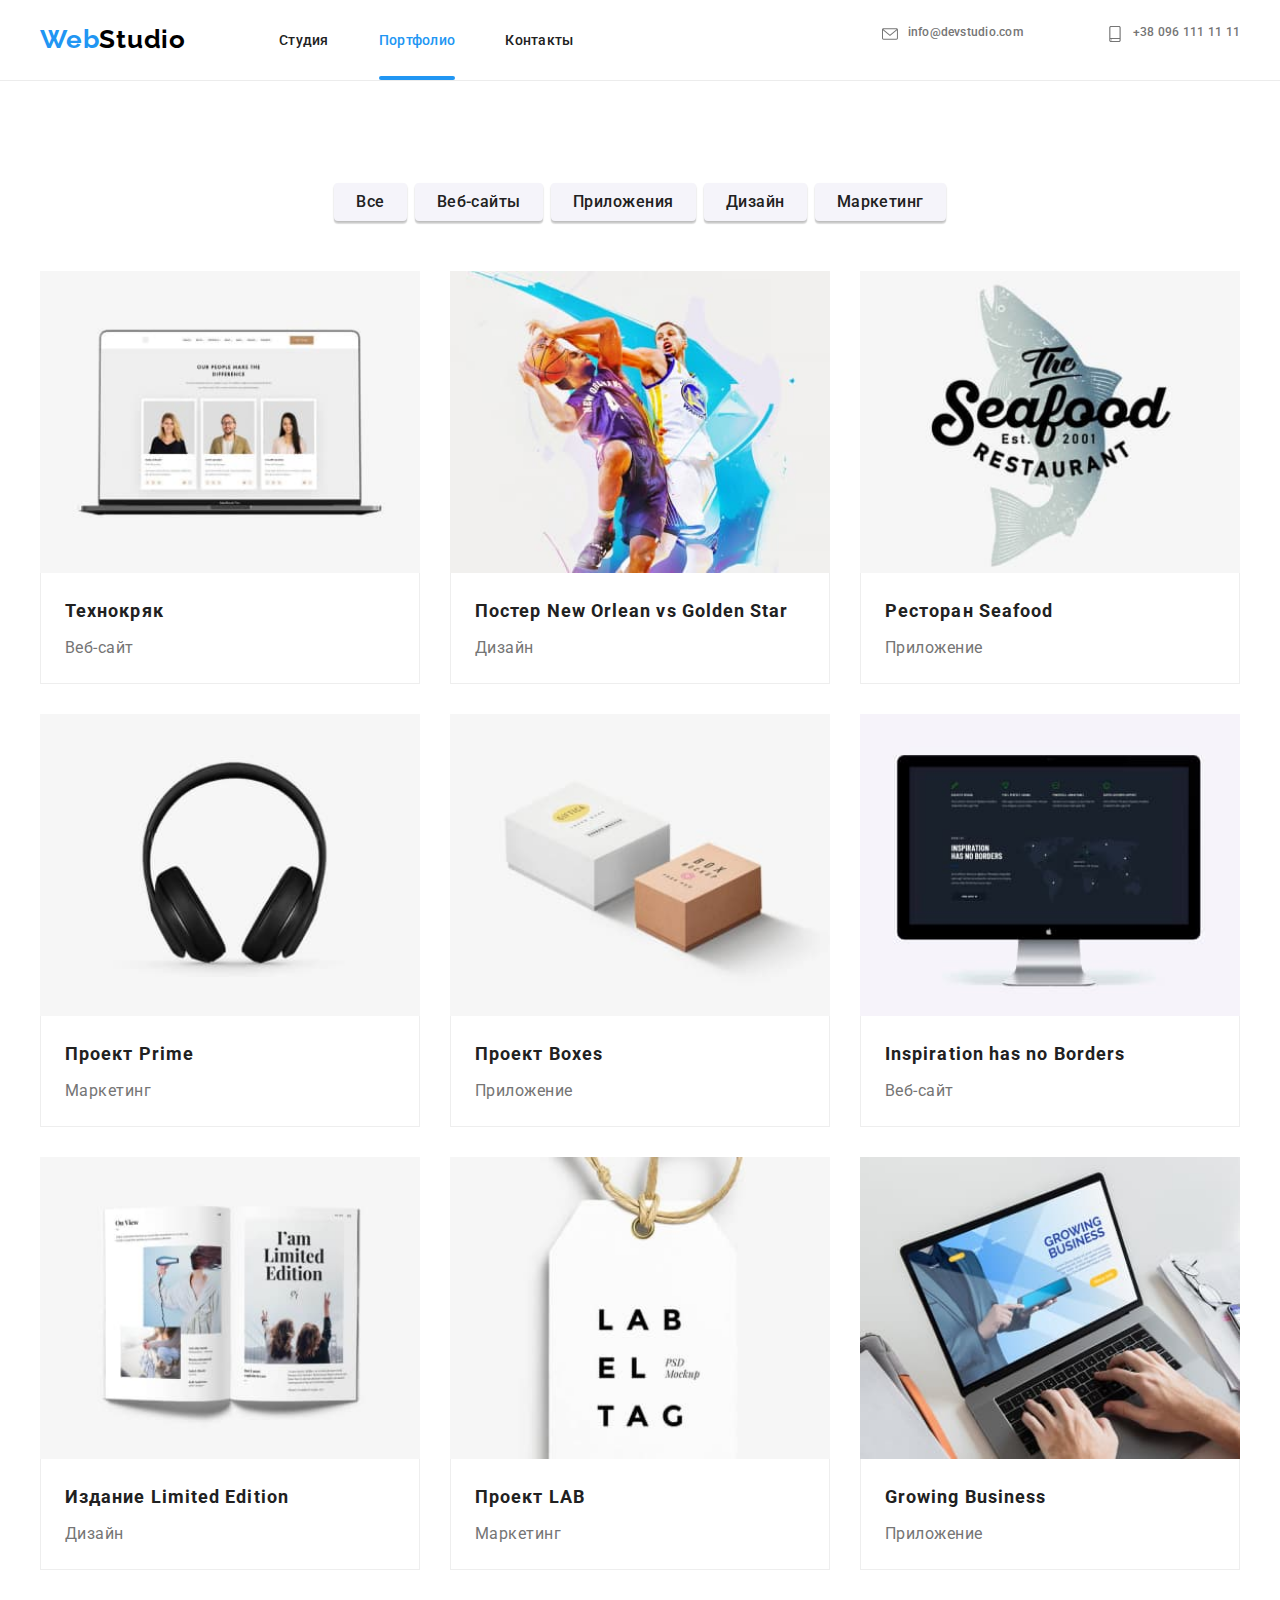
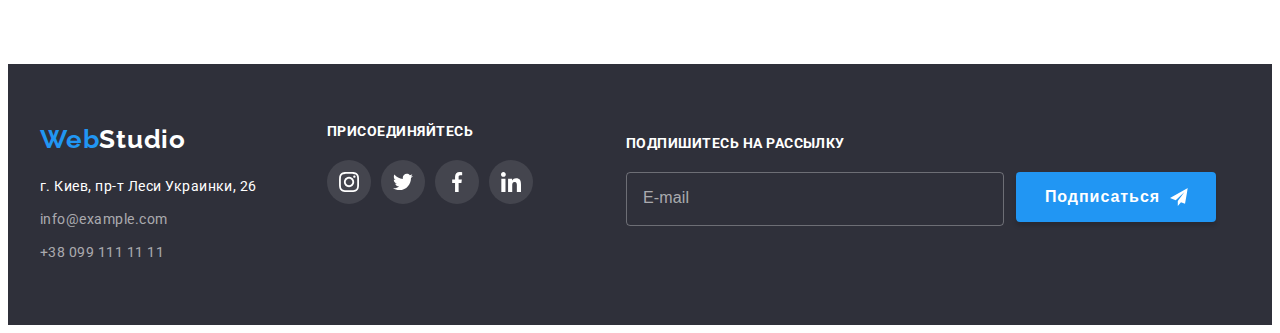
==== commit 755c7e5c: "Финиш!!!" ====
--- a/portfolio.html
+++ b/portfolio.html
@@ -94,7 +94,26 @@
                     <li class="portfolio__item">
                         <a href="" class="project">
                             <div class="project__thumb">
-                                <img src="images/lud.jpg" Alt="Три человека" width="370">
+
+                                <picture>
+                                    <source srcset="
+                                        ./images/mobile/portfolio-1-480@1x.jpeg 1x,
+                                        ./images/mobile/portfolio-1-480@2x.jpeg 2x"
+                                        media="(max-width: 767px)">
+                                    <source srcset="
+                                        ./images/tablet/portfolio-1-768@1x.jpeg 1x,
+                                        ./images/tablet/portfolio-1-768@2x.jpeg 2x"
+                                        media="(min-width: 768px) and (max-width: 1199px)">
+                                    <source srcset="
+                                        ./images/desktop/portfolio-1-1200@1x.jpeg 1x,
+                                        ./images/desktop/portfolio-1-1200@2x.jpeg 2x"
+                                        media="(min-width: 1200px)">
+
+                                    <img src="./images/mobile/portfolio-1-480@1x.jpeg"
+                                         width="370"
+                                         alt="Технокряк">
+                                </picture>
+                                
                                 <p class="project__overlay" >Технокряк это современная площадка распространения коронавируса. Компании используют эту платформу для цифрового шпионажа и атак на защищённые сервера конкурентов.</p>
                             </div>
                             <div class="project__box">
@@ -106,7 +125,26 @@
                     <li class="portfolio__item">
                         <a href="" class="project">
                             <div class="project__thumb">
-                                <img src="images/kar.jpg" Alt="Баскетболисты" width="370">
+
+                                <picture>
+                                    <source srcset="
+                                        ./images/mobile/portfolio-2-480@1x.jpeg 1x,
+                                        ./images/mobile/portfolio-2-480@2x.jpeg 2x"
+                                        media="(max-width: 767px)">
+                                    <source srcset="
+                                        ./images/tablet/portfolio-2-768@1x.jpeg 1x,
+                                        ./images/tablet/portfolio-2-768@2x.jpeg 2x"
+                                        media="(min-width: 768px) and (max-width: 1199px)">
+                                    <source srcset="
+                                        ./images/desktop/portfolio-2-1200@1x.jpeg 1x,
+                                        ./images/desktop/portfolio-2-1200@2x.jpeg 2x"
+                                        media="(min-width: 1200px)">
+
+                                    <img src="./images/mobile/portfolio-2-480@1x.jpeg"
+                                         width="370"
+                                         alt="Постер New Orlean vs Golden Star">
+                                </picture>
+                                
                                 <p class="project__overlay" >Технокряк это современная площадка распространения коронавируса. Компании используют эту платформу для цифрового шпионажа и атак на защищённые сервера конкурентов.</p>
                             </div>
                             <div class="project__box">
@@ -118,7 +156,26 @@
                     <li class="portfolio__item">
                         <a href="" class="project">
                             <div class="project__thumb">
-                                <img src="images/logo.jpg" Alt="Логотип ресторана" width="370">
+
+                                <picture>
+                                    <source srcset="
+                                        ./images/mobile/portfolio-3-480@1x.jpeg 1x,
+                                        ./images/mobile/portfolio-3-480@2x.jpeg 2x"
+                                        media="(max-width: 767px)">
+                                    <source srcset="
+                                        ./images/tablet/portfolio-3-768@1x.jpeg 1x,
+                                        ./images/tablet/portfolio-3-768@2x.jpeg 2x"
+                                        media="(min-width: 768px) and (max-width: 1199px)">
+                                    <source srcset="
+                                        ./images/desktop/portfolio-3-1200@1x.jpeg 1x,
+                                        ./images/desktop/portfolio-3-1200@2x.jpeg 2x"
+                                        media="(min-width: 1200px)">
+
+                                    <img src="./images/mobile/portfolio-3-480@1x.jpeg"
+                                         width="370"
+                                         alt="Ресторан Seafood">
+                                </picture>
+
                                 <p class="project__overlay" >Технокряк это современная площадка распространения коронавируса. Компании используют эту платформу для цифрового шпионажа и атак на защищённые сервера конкурентов.</p>
                             </div>
                             <div class="project__box">
@@ -130,7 +187,26 @@
                     <li class="portfolio__item">
                         <a href="" class="project">
                             <div class="project__thumb">
-                                <img src="images/nua.jpg" Alt="Наушники" width="370">
+
+                                <picture>
+                                    <source srcset="
+                                        ./images/mobile/portfolio-4-480@1x.jpeg 1x,
+                                        ./images/mobile/portfolio-4-480@2x.jpeg 2x"
+                                        media="(max-width: 767px)">
+                                    <source srcset="
+                                        ./images/tablet/portfolio-4-768@1x.jpeg 1x,
+                                        ./images/tablet/portfolio-4-768@2x.jpeg 2x"
+                                        media="(min-width: 768px) and (max-width: 1199px)">
+                                    <source srcset="
+                                        ./images/desktop/portfolio-4-1200@1x.jpeg 1x,
+                                        ./images/desktop/portfolio-4-1200@2x.jpeg 2x"
+                                        media="(min-width: 1200px)">
+
+                                    <img src="./images/mobile/portfolio-4-480@1x.jpeg"
+                                         width="370"
+                                         alt="Проект Prime">
+                                </picture>
+
                                 <p class="project__overlay" >Технокряк это современная площадка распространения коронавируса. Компании используют эту платформу для цифрового шпионажа и атак на защищённые сервера конкурентов.</p>
                             </div>
                             <div class="project__box">
@@ -142,7 +218,26 @@
                     <li class="portfolio__item">
                         <a href="" class="project">
                             <div class="project__thumb">
-                                <img src="images/kub.jpg" Alt="Две коробки" width="370">
+
+                                <picture>
+                                    <source srcset="
+                                        ./images/mobile/portfolio-5-480@1x.jpeg 1x,
+                                        ./images/mobile/portfolio-5-480@2x.jpeg 2x"
+                                        media="(max-width: 767px)">
+                                    <source srcset="
+                                        ./images/tablet/portfolio-5-768@1x.jpeg 1x,
+                                        ./images/tablet/portfolio-5-768@2x.jpeg 2x"
+                                        media="(min-width: 768px) and (max-width: 1199px)">
+                                    <source srcset="
+                                        ./images/desktop/portfolio-5-1200@1x.jpeg 1x,
+                                        ./images/desktop/portfolio-5-1200@2x.jpeg 2x"
+                                        media="(min-width: 1200px)">
+
+                                    <img src="./images/mobile/portfolio-5-480@1x.jpeg"
+                                         width="370"
+                                         alt="Проект Boxes">
+                                </picture>
+
                                 <p class="project__overlay" >Технокряк это современная площадка распространения коронавируса. Компании используют эту платформу для цифрового шпионажа и атак на защищённые сервера конкурентов.</p>
                             </div>
                             <div class="project__box">
@@ -154,7 +249,26 @@
                     <li class="portfolio__item">
                         <a href="" class="project">
                             <div class="project__thumb">
-                                <img src="images/com.jpg" Alt="Монитор" width="370">
+
+                                <picture>
+                                    <source srcset="
+                                        ./images/mobile/portfolio-6-480@1x.jpeg 1x,
+                                        ./images/mobile/portfolio-6-480@2x.jpeg 2x"
+                                        media="(max-width: 767px)">
+                                    <source srcset="
+                                        ./images/tablet/portfolio-6-768@1x.jpeg 1x,
+                                        ./images/tablet/portfolio-6-768@2x.jpeg 2x"
+                                        media="(min-width: 768px) and (max-width: 1199px)">
+                                    <source srcset="
+                                        ./images/desktop/portfolio-6-1200@1x.jpeg 1x,
+                                        ./images/desktop/portfolio-6-1200@2x.jpeg 2x"
+                                        media="(min-width: 1200px)">
+
+                                    <img src="./images/mobile/portfolio-6-480@1x.jpeg"
+                                         width="370"
+                                         alt="Inspiration has no Borders">
+                                </picture>
+                               
                                 <p class="project__overlay" >Технокряк это современная площадка распространения коронавируса. Компании используют эту платформу для цифрового шпионажа и атак на защищённые сервера конкурентов.</p>
                             </div>
                             <div class="project__box">
@@ -166,7 +280,26 @@
                     <li class="portfolio__item">
                         <a href="" class="project">
                             <div class="project__thumb">
-                                <img src="images/kniga.jpg" Alt="Открытая книга" width="370">
+
+                                <picture>
+                                    <source srcset="
+                                        ./images/mobile/portfolio-7-480@1x.jpeg 1x,
+                                        ./images/mobile/portfolio-7-480@2x.jpeg 2x"
+                                        media="(max-width: 767px)">
+                                    <source srcset="
+                                        ./images/tablet/portfolio-7-768@1x.jpeg 1x,
+                                        ./images/tablet/portfolio-7-768@2x.jpeg 2x"
+                                        media="(min-width: 768px) and (max-width: 1199px)">
+                                    <source srcset="
+                                        ./images/desktop/portfolio-7-1200@1x.jpeg 1x,
+                                        ./images/desktop/portfolio-7-1200@2x.jpeg 2x"
+                                        media="(min-width: 1200px)">
+
+                                    <img src="./images/mobile/portfolio-7-480@1x.jpeg"
+                                         width="370"
+                                         alt="Издание Limited Editio">
+                                </picture>
+
                                 <p class="project__overlay" >Технокряк это современная площадка распространения коронавируса. Компании используют эту платформу для цифрового шпионажа и атак на защищённые сервера конкурентов.</p>
                             </div>
                             <div class="project__box">
@@ -178,7 +311,26 @@
                     <li class="portfolio__item">
                         <a href="" class="project">
                             <div class="project__thumb">
-                                <img src="images/yarl.jpg" Alt="Ярлык" width="370">
+
+                                <picture>
+                                    <source srcset="
+                                        ./images/mobile/portfolio-8-480@1x.jpeg 1x,
+                                        ./images/mobile/portfolio-8-480@2x.jpeg 2x"
+                                        media="(max-width: 767px)">
+                                    <source srcset="
+                                        ./images/tablet/portfolio-8-768@1x.jpeg 1x,
+                                        ./images/tablet/portfolio-8-768@2x.jpeg 2x"
+                                        media="(min-width: 768px) and (max-width: 1199px)">
+                                    <source srcset="
+                                        ./images/desktop/portfolio-8-1200@1x.jpeg 1x,
+                                        ./images/desktop/portfolio-8-1200@2x.jpeg 2x"
+                                        media="(min-width: 1200px)">
+
+                                    <img src="./images/mobile/portfolio-8-480@1x.jpeg"
+                                         width="370"
+                                         alt="Проект LAB">
+                                </picture>
+
                                 <p class="project__overlay" >Технокряк это современная площадка распространения коронавируса. Компании используют эту платформу для цифрового шпионажа и атак на защищённые сервера конкурентов.</p>
                             </div>
                             <div class="project__box">
@@ -190,7 +342,26 @@
                     <li class="portfolio__item">
                         <a href="" class="project">
                             <div class="project__thumb">
-                                <img src="images/not.jpg" Alt="Набирание текста на ноутбуке" width="370">
+
+                                <picture>
+                                    <source srcset="
+                                        ./images/mobile/portfolio-9-480@1x.jpeg 1x,
+                                        ./images/mobile/portfolio-9-480@2x.jpeg 2x"
+                                        media="(max-width: 767px)">
+                                    <source srcset="
+                                        ./images/tablet/portfolio-9-768@1x.jpeg 1x,
+                                        ./images/tablet/portfolio-9-768@2x.jpeg 2x"
+                                        media="(min-width: 768px) and (max-width: 1199px)">
+                                    <source srcset="
+                                        ./images/desktop/portfolio-9-1200@1x.jpeg 1x,
+                                        ./images/desktop/portfolio-9-1200@2x.jpeg 2x"
+                                        media="(min-width: 1200px)">
+
+                                    <img src="./images/mobile/portfolio-9-480@1x.jpeg"
+                                         width="370"
+                                         alt="Growing Busines">
+                                </picture>
+                                
                                 <p class="project__overlay" >Технокряк это современная площадка распространения коронавируса. Компании используют эту платформу для цифрового шпионажа и атак на защищённые сервера конкурентов.</p>
                             </div>
                             <div class="project__box">
--- a/css/main.min.css
+++ b/css/main.min.css
@@ -1 +1 @@
-:root{--basic-color: #757575;--secondary-color: #212121;--accent-color: #2196f3;--background-color: #ffffff;--second-color: #2f303a;--grey-color: #f5f4fa}body{padding-top:80px;background-color:var(--background-color);color:var(--basic-color);font-family:"Roboto",sans-serif;letter-spacing:.03em;text-decoration:none}a{text-decoration:none;color:inherit}ul{list-style:none;padding:0;margin:0}h1,h2,h3,h4,p{margin:0}section{padding-top:94px;padding-bottom:94px}@media screen and (max-width: 1199px){section{padding-top:60px;padding-bottom:60px}}::-webkit-input-placeholder{font-size:14px;line-height:1.14;letter-spacing:.01em;color:rgba(117,117,117,.5)}::-moz-placeholder{font-size:14px;line-height:1.14;letter-spacing:.01em;color:rgba(117,117,117,.5)}:-ms-input-placeholder{font-size:14px;line-height:1.14;letter-spacing:.01em;color:rgba(117,117,117,.5)}::-ms-input-placeholder{font-size:14px;line-height:1.14;letter-spacing:.01em;color:rgba(117,117,117,.5)}::placeholder{font-size:14px;line-height:1.14;letter-spacing:.01em;color:rgba(117,117,117,.5)}img{display:block;width:100%;height:auto}.container{width:100%;padding-right:15px;padding-left:15px;margin-left:auto;margin-right:auto}@media screen and (min-width: 480px){.container{width:480px}}@media screen and (min-width: 768px){.container{width:768px}}@media screen and (min-width: 1200px){.container{width:1200px}}.logo{font-family:"Raleway",sans-serif;font-weight:700;letter-spacing:.03em;color:#000}@media screen and (max-width: 767px){.logo{font-size:24px;line-height:1.16}}@media screen and (min-width: 768px)and (max-width: 1199px){.logo{margin-right:88px;font-size:24px;line-height:1.16}}@media screen and (min-width: 1200px){.logo{margin-right:93px;font-size:26px;line-height:1.19}}.logo-item{color:var(--accent-color)}.logo-footer{margin:0px;color:var(--background-color)}.main-btn{display:inline-block;border-radius:4px;padding:10px 32px;min-width:200px;min-height:50px;background:var(--accent-color);-webkit-box-shadow:0px 4px 4px rgba(0,0,0,.15);box-shadow:0px 4px 4px rgba(0,0,0,.15);border:var(--accent-color);cursor:pointer;color:var(--background-color);font-weight:700;font-size:16px;line-height:1.88;letter-spacing:.06em;-webkit-transition:background-color 250ms cubic-bezier(0.4, 0, 0.2, 1),color 250ms cubic-bezier(0.4, 0, 0.2, 1);transition:background-color 250ms cubic-bezier(0.4, 0, 0.2, 1),color 250ms cubic-bezier(0.4, 0, 0.2, 1)}.main-btn:hover,.main-btn:focus{background-color:var(--background-color);color:var(--accent-color)}header{position:fixed;width:100%;background:var(--background-color);top:0;left:0;border-bottom:1px solid #ececec;z-index:9}@media screen and (min-width: 480px){header{padding-top:10px;padding-bottom:10px}}@media screen and (min-width: 768px)and (max-width: 1199px){header{padding-top:21px;padding-bottom:21px}}@media screen and (min-width: 1200px){header{padding-top:24px;padding-bottom:25px}}@media screen and (max-width: 767px){.header{position:relative;display:-webkit-box;display:-ms-flexbox;display:flex;-webkit-box-align:center;-ms-flex-align:center;align-items:center}}@media screen and (min-width: 768px){.header{display:-webkit-box;display:-ms-flexbox;display:flex;-webkit-box-align:center;-ms-flex-align:center;align-items:center}}.nav{display:-webkit-box;display:-ms-flexbox;display:flex}@media screen and (max-width: 767px){.nav{display:none}}@media screen and (max-width: 767px){.contacts{display:none}}@media screen and (min-width: 1200px){.contacts{display:-webkit-box;display:-ms-flexbox;display:flex;margin-left:auto}}.nav__item:not(:last-child){margin-right:50px}.contacts__item:not(:last-child){margin-right:50px}@media screen and (min-width: 768px){.contacts__item:not(:last-child){margin-right:0px;margin-left:84px;margin-bottom:10px}}@media screen and (min-width: 768px){.contacts__item{margin-left:84px}}.nav__link{position:relative;padding-top:32px;padding-bottom:32px;font-weight:500;font-size:14px;line-height:1.14;letter-spacing:.02em;color:var(--secondary-color);-webkit-transition:color 250ms cubic-bezier(0.4, 0, 0.2, 1);transition:color 250ms cubic-bezier(0.4, 0, 0.2, 1)}.nav__link:hover,.nav__link:focus{color:var(--accent-color)}.nav__link--current{color:var(--accent-color)}.nav__link--current::after{content:" ";position:absolute;left:0px;bottom:0px;width:100%;height:4px;background:var(--accent-color);border-radius:2px}@media screen and (min-width: 768px)and (max-width: 1199px){.nav__link--current::after{bottom:-2px}}.contacts__link{display:-webkit-box;display:-ms-flexbox;display:flex;font-weight:500;font-size:14px;line-height:1.14;letter-spacing:.02em;color:var(--basic-color);fill:var(--basic-color);-webkit-transition:fill 250ms cubic-bezier(0.4, 0, 0.2, 1),color 250ms cubic-bezier(0.4, 0, 0.2, 1);transition:fill 250ms cubic-bezier(0.4, 0, 0.2, 1),color 250ms cubic-bezier(0.4, 0, 0.2, 1)}.contacts__link:hover,.contacts__link:focus{color:var(--accent-color);fill:var(--accent-color)}@media screen and (min-width: 768px){.contacts__link{font-size:12px;line-height:1.16}}.contacts__icon{margin-right:10px}.hero{padding-top:200px;padding-bottom:200px;text-align:center}@media screen and (max-width: 1199px){.hero{padding-top:118px;padding-bottom:118px}}.hero-title{margin-bottom:30px;font-weight:900;font-size:44px;line-height:1.36;letter-spacing:.06em;text-transform:uppercase;color:var(--background-color)}@media screen and (max-width: 1199px){.hero-title{font-size:26px;line-height:1.61}}.main-background{max-width:1600px;max-height:600px;margin-left:auto;margin-right:auto;background:#c4c4c4;background-image:-webkit-gradient(linear, left top, right top, from(rgba(47, 48, 58, 0.4)), to(rgba(47, 48, 58, 0.4))),url("../images/Img.jpeg");background-image:linear-gradient(to right, rgba(47, 48, 58, 0.4), rgba(47, 48, 58, 0.4)),url("../images/Img.jpeg");background-repeat:no-repeat;background-position:center;background-size:cover}.backdrop{position:fixed;top:0;left:0;width:100%;height:100%;background:rgba(0,0,0,.2);opacity:1;-webkit-transition:opacity 250ms cubic-bezier(0.4, 0, 0.2, 1);transition:opacity 250ms cubic-bezier(0.4, 0, 0.2, 1);z-index:10}.backdrop.is-hidden{opacity:0;pointer-events:none}.modal{position:absolute;top:50%;left:50%;padding:40px;-webkit-transform:translate(-50%, -50%);transform:translate(-50%, -50%);min-width:528px;min-height:581px;background:var(--background-color);-webkit-box-shadow:0px 1px 3px rgba(0,0,0,.12),0px 1px 1px rgba(0,0,0,.14),0px 2px 1px rgba(0,0,0,.2);box-shadow:0px 1px 3px rgba(0,0,0,.12),0px 1px 1px rgba(0,0,0,.14),0px 2px 1px rgba(0,0,0,.2);border-radius:4px}@media screen and (max-width: 1199px){.modal{min-width:450px}}.modal-btn{position:absolute;display:-webkit-box;display:-ms-flexbox;display:flex;-webkit-box-align:center;-ms-flex-align:center;align-items:center;-webkit-box-pack:center;-ms-flex-pack:center;justify-content:center;padding:0px;top:8px;right:8px;width:30px;height:30px;border:none;background:var(--background-color);cursor:pointer;-webkit-transition:fill 250ms cubic-bezier(0.4, 0, 0.2, 1);transition:fill 250ms cubic-bezier(0.4, 0, 0.2, 1)}.modal-btn:hover,.modal-btn:focus{fill:var(--accent-color)}.modal-title{margin-bottom:30px;margin-top:0px;font-weight:700;font-size:20px;line-height:1.15;text-align:center;letter-spacing:.03em;color:var(--secondary-color)}@media screen and (max-width: 1199px){.modal-title{line-height:1.5}}.form{width:100%}.form__label{position:relative;display:-webkit-box;display:-ms-flexbox;display:flex;-webkit-box-orient:vertical;-webkit-box-direction:normal;-ms-flex-direction:column;flex-direction:column;margin-bottom:28px;-webkit-transition:fill 250ms cubic-bezier(0.4, 0, 0.2, 1);transition:fill 250ms cubic-bezier(0.4, 0, 0.2, 1)}.form__label:hover,.form__label:focus{fill:var(--accent-color)}.label-comment{margin-bottom:20px}.form__text{position:absolute;top:-18px;width:25px;height:14px;font-size:12px;line-height:1.16;letter-spacing:.01em;color:var(--basic-color)}.form__input{outline:none;height:40px;padding:12px;padding-left:42px;border:1px solid rgba(33,33,33,.2);border-radius:4px;cursor:pointer;-webkit-transition:border 250ms cubic-bezier(0.4, 0, 0.2, 1);transition:border 250ms cubic-bezier(0.4, 0, 0.2, 1)}.form__input:hover,.form__input:focus{border:1px solid var(--accent-color)}.form__item{position:absolute;-webkit-transform:translateY(50%);transform:translateY(50%);left:12px}.form__item:focus~.form__item{fill:var(--accent-color)}textarea{outline:none;border:1px solid rgba(33,33,33,.2);border-radius:4px;padding:12px 16px;width:100%;min-height:120px;resize:none}textarea:hover,textarea:focus{border:1px solid var(--accent-color)}.checkbox{display:-webkit-box;display:-ms-flexbox;display:flex;-webkit-box-align:center;-ms-flex-align:center;align-items:center;-webkit-box-pack:center;-ms-flex-pack:center;justify-content:center;margin-bottom:30px}.checkbox__agreement{font-size:14px;line-height:1.71;letter-spacing:.03em;color:var(--basic-color)}@media screen and (max-width: 1199px){.checkbox__agreement{font-weight:400;font-size:12px;line-height:1.16}}.checkbox__input{position:absolute;width:1px;height:1px;margin:-1px;border:0px;padding:0px;clip:rect(0 0 0 0);overflow:hidden}.checkbox__input:checked+.checkbox__item{border-color:var(--accent-color);background-color:var(--accent-color);background-origin:border-box;-webkit-transition:background-color 250ms cubic-bezier(0.4, 0, 0.2, 1);transition:background-color 250ms cubic-bezier(0.4, 0, 0.2, 1)}.checkbox__item{display:-webkit-box;display:-ms-flexbox;display:flex;width:16px;height:15px;margin-right:7px;-webkit-box-align:center;-ms-flex-align:center;align-items:center;border:solid 2px var(--secondary-color);border-radius:2px}.checkbox__link{position:relative;color:var(--accent-color)}.checkbox__link:after{content:" ";position:absolute;left:0px;bottom:1px;width:100%;height:1px;background:var(--accent-color)}.hidden-title{display:none}.advantage__list{display:-webkit-box;display:-ms-flexbox;display:flex}@media screen and (max-width: 767px){.advantage__list{-ms-flex-wrap:wrap;flex-wrap:wrap;-webkit-box-pack:center;-ms-flex-pack:center;justify-content:center}}@media screen and (min-width: 768px)and (max-width: 1199px){.advantage__list{-ms-flex-wrap:wrap;flex-wrap:wrap;-webkit-box-pack:center;-ms-flex-pack:center;justify-content:center;margin:-15px}}@media screen and (min-width: 480px){.advantage__item{margin-bottom:30px}}@media screen and (min-width: 768px)and (max-width: 1199px){.advantage__item{width:354px;margin:15px}}@media screen and (min-width: 1200px){.advantage__item{width:calc((100% - 90px)/4)}}@media screen and (min-width: 1200px){.advantage__item:not(:last-child){margin-right:30px}}.skills__box{display:-webkit-box;display:-ms-flexbox;display:flex;background:var(--grey-color);border-radius:4px;margin-bottom:30px;height:120px;-webkit-box-align:center;-ms-flex-align:center;align-items:center;-webkit-box-pack:center;-ms-flex-pack:center;justify-content:center}.advantage-name{margin-bottom:10px;font-weight:700;font-size:14px;line-height:1.14;text-transform:uppercase;color:var(--secondary-color)}@media screen and (min-width: 480px)and (max-width: 767px){.advantage-name{text-align:center}}.advantage-text{font-size:14px;line-height:1.71;color:var(--basic-color)}.work{padding-top:0px}@media screen and (max-width: 1199px){.work{display:none}}.work-title{margin-bottom:50px;font-weight:700;font-size:36px;line-height:1.16;text-align:center;color:var(--secondary-color)}.work__list{display:-webkit-box;display:-ms-flexbox;display:flex}.work__list img{display:block}.work__item{position:relative;display:inline}.work__item:not(:last-child){margin-right:30px}.work__box{position:absolute;bottom:0;padding-top:27px;padding-bottom:27px;width:100%;min-height:70px;background:rgba(47,48,58,.8)}.work__text{font-size:14px;font-weight:700;line-height:1.14;text-align:center;color:var(--background-color)}.team{text-align:center;background-color:var(--grey-color)}.team-title{margin-bottom:50px;font-weight:700;font-size:36px;line-height:1.16;color:var(--secondary-color)}@media screen and (max-width: 1199px){.team-title{margin-bottom:30px;font-size:28px;line-height:1.17}}@media screen and (min-width: 1200px){.team__list{display:-webkit-box;display:-ms-flexbox;display:flex}}@media screen and (min-width: 768px)and (max-width: 1199px){.team__list{display:-webkit-box;display:-ms-flexbox;display:flex;-ms-flex-wrap:wrap;flex-wrap:wrap;margin:-15px}}.team__item{padding-bottom:30px;background:var(--background-color);-webkit-box-shadow:0px 1px 3px rgba(0,0,0,.12),0px 1px 1px rgba(0,0,0,.14),0px 2px 1px rgba(0,0,0,.2);box-shadow:0px 1px 3px rgba(0,0,0,.12),0px 1px 1px rgba(0,0,0,.14),0px 2px 1px rgba(0,0,0,.2);border-radius:0px 0px 4px 4px}@media screen and (max-width: 1199px){.team__item{margin-bottom:30px;padding-bottom:24px}}@media screen and (min-width: 768px)and (max-width: 1199px){.team__item{margin:15px;width:354px}}@media screen and (min-width: 1200px){.team__item:not(:last-child){margin-right:30px}}.team__name{margin-top:30px;font-weight:500;font-size:16px;line-height:1.19;text-align:center;color:var(--secondary-color)}.team__position{margin-top:10px;margin-bottom:16px;font-size:16px;line-height:1.19;text-align:center;color:var(--basic-color)}.networks{display:-webkit-box;display:-ms-flexbox;display:flex;-webkit-box-pack:center;-ms-flex-pack:center;justify-content:center}.networks__link{display:-webkit-box;display:-ms-flexbox;display:flex;-webkit-box-pack:center;-ms-flex-pack:center;justify-content:center;-webkit-box-align:center;-ms-flex-align:center;align-items:center;width:44px;height:44px;border-radius:50%;fill:#afb1b8;background:rgba(255,255,255,.1);-webkit-transition:background-color 250ms cubic-bezier(0.4, 0, 0.2, 1),fill 250ms cubic-bezier(0.4, 0, 0.2, 1);transition:background-color 250ms cubic-bezier(0.4, 0, 0.2, 1),fill 250ms cubic-bezier(0.4, 0, 0.2, 1)}.networks__link:hover,.networks__link:focus{background-color:var(--accent-color);fill:var(--background-color)}.networks__item:not(:last-child){margin-right:10px}.clients-title{margin-bottom:50px;font-weight:700;font-size:36px;line-height:1.16;text-align:center;color:var(--secondary-color)}@media screen and (max-width: 1199px){.clients-title{margin-bottom:30px;font-size:28px;line-height:1.17}}.client__list{display:-webkit-box;display:-ms-flexbox;display:flex}@media screen and (max-width: 1199px){.client__list{-ms-flex-wrap:wrap;flex-wrap:wrap;-webkit-box-pack:center;-ms-flex-pack:center;justify-content:center;margin:-15px}}@media screen and (max-width: 1199px){.client__item{margin:15px}}@media screen and (min-width: 1200px){.client__item:not(:last-child){margin-right:30px}}.client__link{display:-webkit-box;display:-ms-flexbox;display:flex;-webkit-box-pack:center;-ms-flex-pack:center;justify-content:center;-webkit-box-align:center;-ms-flex-align:center;align-items:center;width:170px;height:92px;border:1px solid #afb1b8;border-radius:4px;fill:#afb1b8;-webkit-transition:border-color 250ms cubic-bezier(0.4, 0, 0.2, 1),fill 250ms cubic-bezier(0.4, 0, 0.2, 1);transition:border-color 250ms cubic-bezier(0.4, 0, 0.2, 1),fill 250ms cubic-bezier(0.4, 0, 0.2, 1)}.client__link :hover,.client__link :focus{border-color:var(--accent-color);fill:var(--accent-color)}@media screen and (max-width: 767px){.client__link{width:210px}}@media screen and (min-width: 768px)and (max-width: 1199px){.client__link{width:226px}}.footer{padding-top:60px;padding-bottom:60px;background:var(--second-color)}@media screen and (min-width: 1200px){.footer-box{display:-webkit-box;display:-ms-flexbox;display:flex;-webkit-box-align:baseline;-ms-flex-align:baseline;align-items:baseline}}@media screen and (min-width: 768px)and (max-width: 1199px){.tablet-box{display:-webkit-box;display:-ms-flexbox;display:flex;text-align:center;-ms-flex-pack:distribute;justify-content:space-around;margin-bottom:60px}}@media screen and (min-width: 1200px){.tablet-box{display:-webkit-box;display:-ms-flexbox;display:flex}}@media screen and (max-width: 767px){.footer-address{text-align:center}}.office__link{font-style:normal;font-size:14px;line-height:1.71;color:rgba(255,255,255,.6);-webkit-transition:color 250ms cubic-bezier(0.4, 0, 0.2, 1);transition:color 250ms cubic-bezier(0.4, 0, 0.2, 1)}.office__link:hover,.office__link:focus{color:var(--accent-color)}.office__list{margin-top:20px}.office__item:not(:first-child){margin-top:9px}.office__address{font-style:normal;font-size:14px;line-height:1.71;color:var(--background-color);-webkit-transition:color 250ms cubic-bezier(0.4, 0, 0.2, 1);transition:color 250ms cubic-bezier(0.4, 0, 0.2, 1)}.office__address:hover,.office__address:focus{color:var(--accent-color)}.community{margin-left:70px}@media screen and (max-width: 767px){.community{text-align:center;margin:0;margin-top:60px;margin-bottom:60px}}.subscribe-title{margin-bottom:20px;font-weight:700;font-size:14px;line-height:1.14;text-transform:uppercase;color:var(--background-color)}.footer-link{fill:var(--background-color)}.subscribe-box{margin-left:93px}@media screen and (max-width: 1199px){.subscribe-box{text-align:center;margin:0px}}@media screen and (min-width: 1200px){.subscribe{display:-webkit-box;display:-ms-flexbox;display:flex;min-width:570px}}.subscribe__input{height:50px;padding-left:16px;color:var(--background-color);background:rgba(0,0,0,0);outline:none;border:1px solid;border-color:rgba(255,255,255,.3);border-radius:4px}.subscribe__input::-webkit-input-placeholder{font-size:16px;line-height:1.25;color:rgba(255,255,255,.6)}.subscribe__input::-moz-placeholder{font-size:16px;line-height:1.25;color:rgba(255,255,255,.6)}.subscribe__input:-ms-input-placeholder{font-size:16px;line-height:1.25;color:rgba(255,255,255,.6)}.subscribe__input::-ms-input-placeholder{font-size:16px;line-height:1.25;color:rgba(255,255,255,.6)}.subscribe__input::placeholder{font-size:16px;line-height:1.25;color:rgba(255,255,255,.6)}@media screen and (min-width: 480px){.subscribe__input{width:450px}}@media screen and (min-width: 1200px){.subscribe__input{width:358px}}.subscribe-btn{display:-webkit-box;display:-ms-flexbox;display:flex;margin-left:12px;width:200px;height:50px;padding:10px 28px 10px 29px;font-weight:700;font-size:16px;line-height:1.88;-webkit-box-align:center;-ms-flex-align:center;align-items:center;text-align:center;letter-spacing:.06em;color:var(--background-color);fill:var(--background-color);background:var(--accent-color);-webkit-box-shadow:0px 4px 4px rgba(0,0,0,.15);box-shadow:0px 4px 4px rgba(0,0,0,.15);border-radius:4px;border:none;-webkit-transition:background-color 250ms cubic-bezier(0.4, 0, 0.2, 1),color 250ms cubic-bezier(0.4, 0, 0.2, 1),fill 250ms cubic-bezier(0.4, 0, 0.2, 1);transition:background-color 250ms cubic-bezier(0.4, 0, 0.2, 1),color 250ms cubic-bezier(0.4, 0, 0.2, 1),fill 250ms cubic-bezier(0.4, 0, 0.2, 1)}@media screen and (max-width: 1199px){.subscribe-btn{margin:auto;margin-top:20px}}.subscribe-btn:hover,.subscribe-btn:focus{background-color:var(--background-color);color:var(--accent-color);fill:var(--accent-color)}.subscribe-icon{margin-left:10px}@media screen and (min-width: 480px){.filter{margin-bottom:40px}}@media screen and (min-width: 768px){.filter{display:-webkit-box;display:-ms-flexbox;display:flex;-webkit-box-pack:center;-ms-flex-pack:center;justify-content:center;margin-bottom:30px}}@media screen and (min-width: 1200px){.filter{margin-bottom:50px}}@media screen and (max-width: 767px){.filter-item{display:inline-block;margin-bottom:15px}}.filter-item:not(:last-child){margin-right:8px}.filter-btn{padding:6px 22px;-webkit-box-shadow:0px 3px 1px rgba(0,0,0,.1),0px 1px 2px rgba(0,0,0,.08),0px 2px 2px rgba(0,0,0,.12);box-shadow:0px 3px 1px rgba(0,0,0,.1),0px 1px 2px rgba(0,0,0,.08),0px 2px 2px rgba(0,0,0,.12);background:var(--grey-color);border-radius:4px;border:rgba(0,0,0,0);cursor:pointer;font-family:"Roboto",sans-serif;color:var(--secondary-color);font-weight:500;font-size:16px;line-height:1.62;letter-spacing:.03em;text-align:center;-webkit-transition:background-color 250ms cubic-bezier(0.4, 0, 0.2, 1),color 250ms cubic-bezier(0.4, 0, 0.2, 1);transition:background-color 250ms cubic-bezier(0.4, 0, 0.2, 1),color 250ms cubic-bezier(0.4, 0, 0.2, 1)}.filter-btn:hover,.filter-btn:focus{background-color:var(--accent-color);color:var(--background-color)}.hidden-title{display:none}@media screen and (min-width: 768px){.portfolio__list{display:-webkit-box;display:-ms-flexbox;display:flex;-ms-flex-wrap:wrap;flex-wrap:wrap;-webkit-box-pack:justify;-ms-flex-pack:justify;justify-content:space-between}}.portfolio__item{background:var(--background-color)}@media screen and (min-width: 480px){.portfolio__item{width:450px}}@media screen and (min-width: 768px){.portfolio__item{width:354px;margin-bottom:30px}}@media screen and (min-width: 1200px){.portfolio__item{width:calc((100% - 60px)/3);margin-right:30px;margin-bottom:30px}.portfolio__item:nth-child(3n){margin-right:0px}.portfolio__item:nth-last-child(-n+3){margin-bottom:0px}}.portfolio__item:hover{-webkit-box-shadow:0px 1px 1px rgba(0,0,0,.12),0px 4px 4px rgba(0,0,0,.06),1px 4px 6px rgba(0,0,0,.16);box-shadow:0px 1px 1px rgba(0,0,0,.12),0px 4px 4px rgba(0,0,0,.06),1px 4px 6px rgba(0,0,0,.16)}.portfolio__item img{display:block}.project__box{display:block;margin-top:0px;padding:20px 24px;background:var(--background-color);border-bottom:1px solid #eee;border-left:1px solid #eee;border-right:1px solid #eee}@media screen and (min-width: 768px)and (max-width: 1199px){.project__box{padding:20px 18px}}.project__title{margin-bottom:4px;font-weight:700;font-size:18px;line-height:2;letter-spacing:.06em;color:var(--secondary-color)}.project__text{font-size:16px;line-height:1.88;color:var(--basic-color)}.project__thumb{position:relative;overflow:hidden}.project__overlay{position:absolute;left:0px;bottom:0px;height:100%;width:100%;font-size:18px;line-height:1.56;padding:63px 24px;color:var(--background-color);background:var(--accent-color);-webkit-transform:translateY(100%);transform:translateY(100%);-webkit-transition:-webkit-transform 250ms cubic-bezier(0.4, 0, 0.2, 1);transition:-webkit-transform 250ms cubic-bezier(0.4, 0, 0.2, 1);transition:transform 250ms cubic-bezier(0.4, 0, 0.2, 1);transition:transform 250ms cubic-bezier(0.4, 0, 0.2, 1), -webkit-transform 250ms cubic-bezier(0.4, 0, 0.2, 1)}.portfolio__item:hover .project__overlay{-webkit-transform:translateY(0);transform:translateY(0)}.menu-btn{border:none;background-color:rgba(0,0,0,0);display:block;margin-left:auto;width:40px;height:40px;padding:0}.mob-menu{position:fixed;top:0;left:0;width:100%;height:100%;padding:48px 40px;background:#fff;overflow-y:scroll;opacity:1;z-index:10;-webkit-transition:opacity 250ms cubic-bezier(0.4, 0, 0.2, 1);transition:opacity 250ms cubic-bezier(0.4, 0, 0.2, 1)}.mob-menu.is-hidden{opacity:0;pointer-events:none}.mob-menu__btn{position:absolute;top:21px;right:25px;border:none;background-color:rgba(0,0,0,0);display:block;width:40px;height:40px;padding:0}.mob-nav__item{font-weight:500;font-size:40px;line-height:1.17;letter-spacing:.02em;margin-bottom:32px;color:var(--secondary-color)}.mob-nav__link--current{color:var(--accent-color)}.mob-nav{margin-bottom:302px}.mob-contacts__phone{font-weight:500;font-size:24px;line-height:1.16;letter-spacing:.02em;color:var(--basic-color)}.mob-contacts__mail{font-weight:500;font-size:34px;line-height:1.17;letter-spacing:.02em;color:var(--accent-color)}.mob-contacts__item{margin-bottom:32px}.mob-contacts{margin-bottom:64px}.mob-link{display:-webkit-box;display:-ms-flexbox;display:flex}.mob-link_item{font-weight:500;font-size:18px;line-height:1.22;letter-spacing:.02em;color:var(--accent-color)}.mob-link_item:not(:last-child){border-right:1px solid rgba(33,33,33,.2);padding-right:10px;margin-right:10px}/*# sourceMappingURL=main.min.css.map */+:root{--basic-color: #757575;--secondary-color: #212121;--accent-color: #2196f3;--background-color: #ffffff;--second-color: #2f303a;--grey-color: #f5f4fa}body{padding-top:80px;background-color:var(--background-color);color:var(--basic-color);font-family:"Roboto",sans-serif;letter-spacing:.03em;text-decoration:none}a{text-decoration:none;color:inherit}ul{list-style:none;padding:0;margin:0}h1,h2,h3,h4,p{margin:0}section{padding-top:94px;padding-bottom:94px}@media screen and (max-width: 1199px){section{padding-top:60px;padding-bottom:60px}}::-webkit-input-placeholder{font-size:14px;line-height:1.14;letter-spacing:.01em;color:rgba(117,117,117,.5)}::-moz-placeholder{font-size:14px;line-height:1.14;letter-spacing:.01em;color:rgba(117,117,117,.5)}:-ms-input-placeholder{font-size:14px;line-height:1.14;letter-spacing:.01em;color:rgba(117,117,117,.5)}::-ms-input-placeholder{font-size:14px;line-height:1.14;letter-spacing:.01em;color:rgba(117,117,117,.5)}::placeholder{font-size:14px;line-height:1.14;letter-spacing:.01em;color:rgba(117,117,117,.5)}img{display:block;width:100%;height:auto}.container{width:100%;padding-right:15px;padding-left:15px;margin-left:auto;margin-right:auto}@media screen and (min-width: 480px){.container{width:480px}}@media screen and (min-width: 768px){.container{width:768px}}@media screen and (min-width: 1200px){.container{width:1200px}}.logo{font-family:"Raleway",sans-serif;font-weight:700;letter-spacing:.03em;color:#000}@media screen and (max-width: 767px){.logo{font-size:24px;line-height:1.16}}@media screen and (min-width: 768px)and (max-width: 1199px){.logo{margin-right:88px;font-size:24px;line-height:1.16}}@media screen and (min-width: 1200px){.logo{margin-right:93px;font-size:26px;line-height:1.19}}.logo-item{color:var(--accent-color)}.logo-footer{margin:0px;color:var(--background-color)}.main-btn{display:inline-block;border-radius:4px;padding:10px 32px;min-width:200px;min-height:50px;background:var(--accent-color);-webkit-box-shadow:0px 4px 4px rgba(0,0,0,.15);box-shadow:0px 4px 4px rgba(0,0,0,.15);border:var(--accent-color);cursor:pointer;color:var(--background-color);font-weight:700;font-size:16px;line-height:1.88;letter-spacing:.06em;-webkit-transition:background-color 250ms cubic-bezier(0.4, 0, 0.2, 1),color 250ms cubic-bezier(0.4, 0, 0.2, 1);transition:background-color 250ms cubic-bezier(0.4, 0, 0.2, 1),color 250ms cubic-bezier(0.4, 0, 0.2, 1)}.main-btn:hover,.main-btn:focus{background-color:var(--background-color);color:var(--accent-color)}header{position:fixed;width:100%;background:var(--background-color);top:0;left:0;border-bottom:1px solid #ececec;z-index:9}@media screen and (min-width: 480px){header{padding-top:10px;padding-bottom:10px}}@media screen and (min-width: 768px)and (max-width: 1199px){header{padding-top:21px;padding-bottom:21px}}@media screen and (min-width: 1200px){header{padding-top:24px;padding-bottom:25px}}@media screen and (max-width: 767px){.header{position:relative;display:-webkit-box;display:-ms-flexbox;display:flex;-webkit-box-align:center;-ms-flex-align:center;align-items:center}}@media screen and (min-width: 768px){.header{display:-webkit-box;display:-ms-flexbox;display:flex;-webkit-box-align:center;-ms-flex-align:center;align-items:center}}.nav{display:-webkit-box;display:-ms-flexbox;display:flex}@media screen and (max-width: 767px){.nav{display:none}}@media screen and (max-width: 767px){.contacts{display:none}}@media screen and (min-width: 1200px){.contacts{display:-webkit-box;display:-ms-flexbox;display:flex;margin-left:auto}}.nav__item:not(:last-child){margin-right:50px}.contacts__item:not(:last-child){margin-right:50px}@media screen and (min-width: 768px){.contacts__item:not(:last-child){margin-right:0px;margin-left:84px;margin-bottom:10px}}@media screen and (min-width: 768px){.contacts__item{margin-left:84px}}.nav__link{position:relative;padding-top:32px;padding-bottom:32px;font-weight:500;font-size:14px;line-height:1.14;letter-spacing:.02em;color:var(--secondary-color);-webkit-transition:color 250ms cubic-bezier(0.4, 0, 0.2, 1);transition:color 250ms cubic-bezier(0.4, 0, 0.2, 1)}.nav__link:hover,.nav__link:focus{color:var(--accent-color)}.nav__link--current{color:var(--accent-color)}.nav__link--current::after{content:" ";position:absolute;left:0px;bottom:0px;width:100%;height:4px;background:var(--accent-color);border-radius:2px}@media screen and (min-width: 768px)and (max-width: 1199px){.nav__link--current::after{bottom:-2px}}.contacts__link{display:-webkit-box;display:-ms-flexbox;display:flex;font-weight:500;font-size:14px;line-height:1.14;letter-spacing:.02em;color:var(--basic-color);fill:var(--basic-color);-webkit-transition:fill 250ms cubic-bezier(0.4, 0, 0.2, 1),color 250ms cubic-bezier(0.4, 0, 0.2, 1);transition:fill 250ms cubic-bezier(0.4, 0, 0.2, 1),color 250ms cubic-bezier(0.4, 0, 0.2, 1)}.contacts__link:hover,.contacts__link:focus{color:var(--accent-color);fill:var(--accent-color)}@media screen and (min-width: 768px){.contacts__link{font-size:12px;line-height:1.16}}.contacts__icon{margin-right:10px}.hero{padding-top:200px;padding-bottom:200px;text-align:center}@media screen and (max-width: 1199px){.hero{padding-top:118px;padding-bottom:118px}}.hero-title{margin-bottom:30px;font-weight:900;font-size:44px;line-height:1.36;letter-spacing:.06em;text-transform:uppercase;color:var(--background-color)}@media screen and (max-width: 1199px){.hero-title{font-size:26px;line-height:1.61}}.main-background{max-width:1600px;max-height:600px;margin-left:auto;margin-right:auto;background:#c4c4c4;background-repeat:no-repeat;background-position:center;background-size:cover}@media screen and (max-width: 767px){.main-background{background-image:-webkit-gradient(linear, left top, right top, from(rgba(47, 48, 58, 0.4)), to(rgba(47, 48, 58, 0.4))),url(/images/mobile/hero-480@1x.jpeg);background-image:linear-gradient(to right, rgba(47, 48, 58, 0.4), rgba(47, 48, 58, 0.4)),url(/images/mobile/hero-480@1x.jpeg)}}@media screen and (max-width: 767px)and (min-device-pixel-ratio: 2),screen and (max-width: 767px)and (-webkit-min-device-pixel-ratio: 2),screen and (max-width: 767px)and (min-resolution: 192dpi),screen and (max-width: 767px)and (min-resolution: 2dppx){.main-background{background-image:-webkit-gradient(linear, left top, right top, from(rgba(47, 48, 58, 0.4)), to(rgba(47, 48, 58, 0.4))),url(/images/mobile/hero-480@2x.jpeg);background-image:linear-gradient(to right, rgba(47, 48, 58, 0.4), rgba(47, 48, 58, 0.4)),url(/images/mobile/hero-480@2x.jpeg)}}@media screen and (min-width: 768px){.main-background{background-image:-webkit-gradient(linear, left top, right top, from(rgba(47, 48, 58, 0.4)), to(rgba(47, 48, 58, 0.4))),url(/images/tablet/hero-768@1x.jpeg);background-image:linear-gradient(to right, rgba(47, 48, 58, 0.4), rgba(47, 48, 58, 0.4)),url(/images/tablet/hero-768@1x.jpeg)}}@media screen and (min-width: 768px)and (min-device-pixel-ratio: 2),screen and (min-width: 768px)and (-webkit-min-device-pixel-ratio: 2),screen and (min-width: 768px)and (min-resolution: 192dpi),screen and (min-width: 768px)and (min-resolution: 2dppx){.main-background{background-image:-webkit-gradient(linear, left top, right top, from(rgba(47, 48, 58, 0.4)), to(rgba(47, 48, 58, 0.4))),url(/images/tablet/hero-768@2x.jpeg);background-image:linear-gradient(to right, rgba(47, 48, 58, 0.4), rgba(47, 48, 58, 0.4)),url(/images/tablet/hero-768@2x.jpeg)}}@media screen and (min-width: 1200px){.main-background{background-image:-webkit-gradient(linear, left top, right top, from(rgba(47, 48, 58, 0.4)), to(rgba(47, 48, 58, 0.4))),url(/images/desktop/hero-1200@1x.jpeg);background-image:linear-gradient(to right, rgba(47, 48, 58, 0.4), rgba(47, 48, 58, 0.4)),url(/images/desktop/hero-1200@1x.jpeg)}}@media screen and (min-width: 1200px)and (min-device-pixel-ratio: 2),screen and (min-width: 1200px)and (-webkit-min-device-pixel-ratio: 2),screen and (min-width: 1200px)and (min-resolution: 192dpi),screen and (min-width: 1200px)and (min-resolution: 2dppx){.main-background{background-image:-webkit-gradient(linear, left top, right top, from(rgba(47, 48, 58, 0.4)), to(rgba(47, 48, 58, 0.4))),url(/images/desktop/hero-1200@2x.jpeg);background-image:linear-gradient(to right, rgba(47, 48, 58, 0.4), rgba(47, 48, 58, 0.4)),url(/images/desktop/hero-1200@2x.jpeg)}}.backdrop{position:fixed;top:0;left:0;width:100%;height:100%;background:rgba(0,0,0,.2);opacity:1;-webkit-transition:opacity 250ms cubic-bezier(0.4, 0, 0.2, 1);transition:opacity 250ms cubic-bezier(0.4, 0, 0.2, 1);z-index:10}.backdrop.is-hidden{opacity:0;pointer-events:none}.modal{position:absolute;top:50%;left:50%;padding:40px;-webkit-transform:translate(-50%, -50%);transform:translate(-50%, -50%);min-width:528px;min-height:581px;background:var(--background-color);-webkit-box-shadow:0px 1px 3px rgba(0,0,0,.12),0px 1px 1px rgba(0,0,0,.14),0px 2px 1px rgba(0,0,0,.2);box-shadow:0px 1px 3px rgba(0,0,0,.12),0px 1px 1px rgba(0,0,0,.14),0px 2px 1px rgba(0,0,0,.2);border-radius:4px}@media screen and (max-width: 1199px){.modal{min-width:450px}}.modal-btn{position:absolute;display:-webkit-box;display:-ms-flexbox;display:flex;-webkit-box-align:center;-ms-flex-align:center;align-items:center;-webkit-box-pack:center;-ms-flex-pack:center;justify-content:center;padding:0px;top:8px;right:8px;width:30px;height:30px;border:none;background:var(--background-color);cursor:pointer;-webkit-transition:fill 250ms cubic-bezier(0.4, 0, 0.2, 1);transition:fill 250ms cubic-bezier(0.4, 0, 0.2, 1)}.modal-btn:hover,.modal-btn:focus{fill:var(--accent-color)}.modal-title{margin-bottom:30px;margin-top:0px;font-weight:700;font-size:20px;line-height:1.15;text-align:center;letter-spacing:.03em;color:var(--secondary-color)}@media screen and (max-width: 1199px){.modal-title{line-height:1.5}}.form{width:100%}.form__label{position:relative;display:-webkit-box;display:-ms-flexbox;display:flex;-webkit-box-orient:vertical;-webkit-box-direction:normal;-ms-flex-direction:column;flex-direction:column;margin-bottom:28px;-webkit-transition:fill 250ms cubic-bezier(0.4, 0, 0.2, 1);transition:fill 250ms cubic-bezier(0.4, 0, 0.2, 1)}.form__label:hover,.form__label:focus{fill:var(--accent-color)}.label-comment{margin-bottom:20px}.form__text{position:absolute;top:-18px;width:25px;height:14px;font-size:12px;line-height:1.16;letter-spacing:.01em;color:var(--basic-color)}.form__input{outline:none;height:40px;padding:12px;padding-left:42px;border:1px solid rgba(33,33,33,.2);border-radius:4px;cursor:pointer;-webkit-transition:border 250ms cubic-bezier(0.4, 0, 0.2, 1);transition:border 250ms cubic-bezier(0.4, 0, 0.2, 1)}.form__input:hover,.form__input:focus{border:1px solid var(--accent-color)}.form__item{position:absolute;-webkit-transform:translateY(50%);transform:translateY(50%);left:12px}.form__item:focus~.form__item{fill:var(--accent-color)}textarea{outline:none;border:1px solid rgba(33,33,33,.2);border-radius:4px;padding:12px 16px;width:100%;min-height:120px;resize:none}textarea:hover,textarea:focus{border:1px solid var(--accent-color)}.checkbox{display:-webkit-box;display:-ms-flexbox;display:flex;-webkit-box-align:center;-ms-flex-align:center;align-items:center;-webkit-box-pack:center;-ms-flex-pack:center;justify-content:center;margin-bottom:30px}.checkbox__agreement{font-size:14px;line-height:1.71;letter-spacing:.03em;color:var(--basic-color)}@media screen and (max-width: 1199px){.checkbox__agreement{font-weight:400;font-size:12px;line-height:1.16}}.checkbox__input{position:absolute;width:1px;height:1px;margin:-1px;border:0px;padding:0px;clip:rect(0 0 0 0);overflow:hidden}.checkbox__input:checked+.checkbox__item{border-color:var(--accent-color);background-color:var(--accent-color);background-origin:border-box;-webkit-transition:background-color 250ms cubic-bezier(0.4, 0, 0.2, 1);transition:background-color 250ms cubic-bezier(0.4, 0, 0.2, 1)}.checkbox__item{display:-webkit-box;display:-ms-flexbox;display:flex;width:16px;height:15px;margin-right:7px;-webkit-box-align:center;-ms-flex-align:center;align-items:center;border:solid 2px var(--secondary-color);border-radius:2px}.checkbox__link{position:relative;color:var(--accent-color)}.checkbox__link:after{content:" ";position:absolute;left:0px;bottom:1px;width:100%;height:1px;background:var(--accent-color)}.hidden-title{display:none}.advantage__list{display:-webkit-box;display:-ms-flexbox;display:flex}@media screen and (max-width: 767px){.advantage__list{-ms-flex-wrap:wrap;flex-wrap:wrap;-webkit-box-pack:center;-ms-flex-pack:center;justify-content:center}}@media screen and (min-width: 768px)and (max-width: 1199px){.advantage__list{-ms-flex-wrap:wrap;flex-wrap:wrap;-webkit-box-pack:center;-ms-flex-pack:center;justify-content:center;margin:-15px}}@media screen and (min-width: 480px){.advantage__item{margin-bottom:30px}}@media screen and (min-width: 768px)and (max-width: 1199px){.advantage__item{width:354px;margin:15px}}@media screen and (min-width: 1200px){.advantage__item{width:calc((100% - 90px)/4)}}@media screen and (min-width: 1200px){.advantage__item:not(:last-child){margin-right:30px}}.skills__box{display:-webkit-box;display:-ms-flexbox;display:flex;background:var(--grey-color);border-radius:4px;margin-bottom:30px;height:120px;-webkit-box-align:center;-ms-flex-align:center;align-items:center;-webkit-box-pack:center;-ms-flex-pack:center;justify-content:center}.advantage-name{margin-bottom:10px;font-weight:700;font-size:14px;line-height:1.14;text-transform:uppercase;color:var(--secondary-color)}@media screen and (min-width: 480px)and (max-width: 767px){.advantage-name{text-align:center}}.advantage-text{font-size:14px;line-height:1.71;color:var(--basic-color)}.work{padding-top:0px}@media screen and (max-width: 1199px){.work{display:none}}.work-title{margin-bottom:50px;font-weight:700;font-size:36px;line-height:1.16;text-align:center;color:var(--secondary-color)}.work__list{display:-webkit-box;display:-ms-flexbox;display:flex}.work__list img{display:block}.work__item{position:relative;display:inline}.work__item:not(:last-child){margin-right:30px}.work__box{position:absolute;bottom:0;padding-top:27px;padding-bottom:27px;width:100%;min-height:70px;background:rgba(47,48,58,.8)}.work__text{font-size:14px;font-weight:700;line-height:1.14;text-align:center;color:var(--background-color)}.team{text-align:center;background-color:var(--grey-color)}.team-title{margin-bottom:50px;font-weight:700;font-size:36px;line-height:1.16;color:var(--secondary-color)}@media screen and (max-width: 1199px){.team-title{margin-bottom:30px;font-size:28px;line-height:1.17}}@media screen and (min-width: 1200px){.team__list{display:-webkit-box;display:-ms-flexbox;display:flex}}@media screen and (min-width: 768px)and (max-width: 1199px){.team__list{display:-webkit-box;display:-ms-flexbox;display:flex;-ms-flex-wrap:wrap;flex-wrap:wrap;margin:-15px}}.team__item{padding-bottom:30px;background:var(--background-color);-webkit-box-shadow:0px 1px 3px rgba(0,0,0,.12),0px 1px 1px rgba(0,0,0,.14),0px 2px 1px rgba(0,0,0,.2);box-shadow:0px 1px 3px rgba(0,0,0,.12),0px 1px 1px rgba(0,0,0,.14),0px 2px 1px rgba(0,0,0,.2);border-radius:0px 0px 4px 4px}@media screen and (max-width: 1199px){.team__item{margin-bottom:30px;padding-bottom:24px}}@media screen and (min-width: 768px)and (max-width: 1199px){.team__item{margin:15px;width:354px}}@media screen and (min-width: 1200px){.team__item:not(:last-child){margin-right:30px}}.team__name{margin-top:30px;font-weight:500;font-size:16px;line-height:1.19;text-align:center;color:var(--secondary-color)}.team__position{margin-top:10px;margin-bottom:16px;font-size:16px;line-height:1.19;text-align:center;color:var(--basic-color)}.networks{display:-webkit-box;display:-ms-flexbox;display:flex;-webkit-box-pack:center;-ms-flex-pack:center;justify-content:center}.networks__link{display:-webkit-box;display:-ms-flexbox;display:flex;-webkit-box-pack:center;-ms-flex-pack:center;justify-content:center;-webkit-box-align:center;-ms-flex-align:center;align-items:center;width:44px;height:44px;border-radius:50%;fill:#afb1b8;background:rgba(255,255,255,.1);-webkit-transition:background-color 250ms cubic-bezier(0.4, 0, 0.2, 1),fill 250ms cubic-bezier(0.4, 0, 0.2, 1);transition:background-color 250ms cubic-bezier(0.4, 0, 0.2, 1),fill 250ms cubic-bezier(0.4, 0, 0.2, 1)}.networks__link:hover,.networks__link:focus{background-color:var(--accent-color);fill:var(--background-color)}.networks__item:not(:last-child){margin-right:10px}.clients-title{margin-bottom:50px;font-weight:700;font-size:36px;line-height:1.16;text-align:center;color:var(--secondary-color)}@media screen and (max-width: 1199px){.clients-title{margin-bottom:30px;font-size:28px;line-height:1.17}}.client__list{display:-webkit-box;display:-ms-flexbox;display:flex}@media screen and (max-width: 1199px){.client__list{-ms-flex-wrap:wrap;flex-wrap:wrap;-webkit-box-pack:center;-ms-flex-pack:center;justify-content:center;margin:-15px}}@media screen and (max-width: 1199px){.client__item{margin:15px}}@media screen and (min-width: 1200px){.client__item:not(:last-child){margin-right:30px}}.client__link{display:-webkit-box;display:-ms-flexbox;display:flex;-webkit-box-pack:center;-ms-flex-pack:center;justify-content:center;-webkit-box-align:center;-ms-flex-align:center;align-items:center;width:170px;height:92px;border:1px solid #afb1b8;border-radius:4px;fill:#afb1b8;-webkit-transition:border-color 250ms cubic-bezier(0.4, 0, 0.2, 1),fill 250ms cubic-bezier(0.4, 0, 0.2, 1);transition:border-color 250ms cubic-bezier(0.4, 0, 0.2, 1),fill 250ms cubic-bezier(0.4, 0, 0.2, 1)}.client__link :hover,.client__link :focus{border-color:var(--accent-color);fill:var(--accent-color)}@media screen and (max-width: 767px){.client__link{width:210px}}@media screen and (min-width: 768px)and (max-width: 1199px){.client__link{width:226px}}.footer{padding-top:60px;padding-bottom:60px;background:var(--second-color)}@media screen and (min-width: 1200px){.footer-box{display:-webkit-box;display:-ms-flexbox;display:flex;-webkit-box-align:baseline;-ms-flex-align:baseline;align-items:baseline}}@media screen and (min-width: 768px)and (max-width: 1199px){.tablet-box{display:-webkit-box;display:-ms-flexbox;display:flex;text-align:center;-ms-flex-pack:distribute;justify-content:space-around;margin-bottom:60px}}@media screen and (min-width: 1200px){.tablet-box{display:-webkit-box;display:-ms-flexbox;display:flex}}@media screen and (max-width: 767px){.footer-address{text-align:center}}.office__link{font-style:normal;font-size:14px;line-height:1.71;color:rgba(255,255,255,.6);-webkit-transition:color 250ms cubic-bezier(0.4, 0, 0.2, 1);transition:color 250ms cubic-bezier(0.4, 0, 0.2, 1)}.office__link:hover,.office__link:focus{color:var(--accent-color)}.office__list{margin-top:20px}.office__item:not(:first-child){margin-top:9px}.office__address{font-style:normal;font-size:14px;line-height:1.71;color:var(--background-color);-webkit-transition:color 250ms cubic-bezier(0.4, 0, 0.2, 1);transition:color 250ms cubic-bezier(0.4, 0, 0.2, 1)}.office__address:hover,.office__address:focus{color:var(--accent-color)}.community{margin-left:70px}@media screen and (max-width: 767px){.community{text-align:center;margin:0;margin-top:60px;margin-bottom:60px}}.subscribe-title{margin-bottom:20px;font-weight:700;font-size:14px;line-height:1.14;text-transform:uppercase;color:var(--background-color)}.footer-link{fill:var(--background-color)}.subscribe-box{margin-left:93px}@media screen and (max-width: 1199px){.subscribe-box{text-align:center;margin:0px}}@media screen and (min-width: 1200px){.subscribe{display:-webkit-box;display:-ms-flexbox;display:flex;min-width:570px}}.subscribe__input{height:50px;padding-left:16px;color:var(--background-color);background:rgba(0,0,0,0);outline:none;border:1px solid;border-color:rgba(255,255,255,.3);border-radius:4px}.subscribe__input::-webkit-input-placeholder{font-size:16px;line-height:1.25;color:rgba(255,255,255,.6)}.subscribe__input::-moz-placeholder{font-size:16px;line-height:1.25;color:rgba(255,255,255,.6)}.subscribe__input:-ms-input-placeholder{font-size:16px;line-height:1.25;color:rgba(255,255,255,.6)}.subscribe__input::-ms-input-placeholder{font-size:16px;line-height:1.25;color:rgba(255,255,255,.6)}.subscribe__input::placeholder{font-size:16px;line-height:1.25;color:rgba(255,255,255,.6)}@media screen and (min-width: 480px){.subscribe__input{width:450px}}@media screen and (min-width: 1200px){.subscribe__input{width:358px}}.subscribe-btn{display:-webkit-box;display:-ms-flexbox;display:flex;margin-left:12px;width:200px;height:50px;padding:10px 28px 10px 29px;font-weight:700;font-size:16px;line-height:1.88;-webkit-box-align:center;-ms-flex-align:center;align-items:center;text-align:center;letter-spacing:.06em;color:var(--background-color);fill:var(--background-color);background:var(--accent-color);-webkit-box-shadow:0px 4px 4px rgba(0,0,0,.15);box-shadow:0px 4px 4px rgba(0,0,0,.15);border-radius:4px;border:none;-webkit-transition:background-color 250ms cubic-bezier(0.4, 0, 0.2, 1),color 250ms cubic-bezier(0.4, 0, 0.2, 1),fill 250ms cubic-bezier(0.4, 0, 0.2, 1);transition:background-color 250ms cubic-bezier(0.4, 0, 0.2, 1),color 250ms cubic-bezier(0.4, 0, 0.2, 1),fill 250ms cubic-bezier(0.4, 0, 0.2, 1)}@media screen and (max-width: 1199px){.subscribe-btn{margin:auto;margin-top:20px}}.subscribe-btn:hover,.subscribe-btn:focus{background-color:var(--background-color);color:var(--accent-color);fill:var(--accent-color)}.subscribe-icon{margin-left:10px}@media screen and (min-width: 480px){.filter{margin-bottom:40px}}@media screen and (min-width: 768px){.filter{display:-webkit-box;display:-ms-flexbox;display:flex;-webkit-box-pack:center;-ms-flex-pack:center;justify-content:center;margin-bottom:30px}}@media screen and (min-width: 1200px){.filter{margin-bottom:50px}}@media screen and (max-width: 767px){.filter-item{display:inline-block;margin-bottom:15px}}.filter-item:not(:last-child){margin-right:8px}.filter-btn{padding:6px 22px;-webkit-box-shadow:0px 3px 1px rgba(0,0,0,.1),0px 1px 2px rgba(0,0,0,.08),0px 2px 2px rgba(0,0,0,.12);box-shadow:0px 3px 1px rgba(0,0,0,.1),0px 1px 2px rgba(0,0,0,.08),0px 2px 2px rgba(0,0,0,.12);background:var(--grey-color);border-radius:4px;border:rgba(0,0,0,0);cursor:pointer;font-family:"Roboto",sans-serif;color:var(--secondary-color);font-weight:500;font-size:16px;line-height:1.62;letter-spacing:.03em;text-align:center;-webkit-transition:background-color 250ms cubic-bezier(0.4, 0, 0.2, 1),color 250ms cubic-bezier(0.4, 0, 0.2, 1);transition:background-color 250ms cubic-bezier(0.4, 0, 0.2, 1),color 250ms cubic-bezier(0.4, 0, 0.2, 1)}.filter-btn:hover,.filter-btn:focus{background-color:var(--accent-color);color:var(--background-color)}.hidden-title{display:none}@media screen and (min-width: 768px){.portfolio__list{display:-webkit-box;display:-ms-flexbox;display:flex;-ms-flex-wrap:wrap;flex-wrap:wrap;-webkit-box-pack:justify;-ms-flex-pack:justify;justify-content:space-between}}.portfolio__item{background:var(--background-color)}@media screen and (min-width: 480px){.portfolio__item{width:450px}}@media screen and (min-width: 768px){.portfolio__item{width:354px;margin-bottom:30px}}@media screen and (min-width: 1200px){.portfolio__item{width:calc((100% - 60px)/3);margin-right:30px;margin-bottom:30px}.portfolio__item:nth-child(3n){margin-right:0px}.portfolio__item:nth-last-child(-n+3){margin-bottom:0px}}.portfolio__item:hover{-webkit-box-shadow:0px 1px 1px rgba(0,0,0,.12),0px 4px 4px rgba(0,0,0,.06),1px 4px 6px rgba(0,0,0,.16);box-shadow:0px 1px 1px rgba(0,0,0,.12),0px 4px 4px rgba(0,0,0,.06),1px 4px 6px rgba(0,0,0,.16)}.portfolio__item img{display:block}.project__box{display:block;margin-top:0px;padding:20px 24px;background:var(--background-color);border-bottom:1px solid #eee;border-left:1px solid #eee;border-right:1px solid #eee}@media screen and (min-width: 768px)and (max-width: 1199px){.project__box{padding:20px 18px}}.project__title{margin-bottom:4px;font-weight:700;font-size:18px;line-height:2;letter-spacing:.06em;color:var(--secondary-color)}.project__text{font-size:16px;line-height:1.88;color:var(--basic-color)}.project__thumb{position:relative;overflow:hidden}.project__overlay{position:absolute;left:0px;bottom:0px;height:100%;width:100%;font-size:18px;line-height:1.56;padding:63px 24px;color:var(--background-color);background:var(--accent-color);-webkit-transform:translateY(100%);transform:translateY(100%);-webkit-transition:-webkit-transform 250ms cubic-bezier(0.4, 0, 0.2, 1);transition:-webkit-transform 250ms cubic-bezier(0.4, 0, 0.2, 1);transition:transform 250ms cubic-bezier(0.4, 0, 0.2, 1);transition:transform 250ms cubic-bezier(0.4, 0, 0.2, 1), -webkit-transform 250ms cubic-bezier(0.4, 0, 0.2, 1)}.portfolio__item:hover .project__overlay{-webkit-transform:translateY(0);transform:translateY(0)}.menu-btn{border:none;background-color:rgba(0,0,0,0);display:block;margin-left:auto;width:40px;height:40px;padding:0}.menu-btn:hover,.menu-btn:focus{fill:var(--accent-color)}@media screen and (min-width: 768px){.menu-btn{display:none}}.mob-menu{position:fixed;top:0;left:0;width:100%;height:100%;padding:48px 40px;background:#fff;overflow-y:scroll;opacity:1;z-index:10;-webkit-transition:opacity 250ms cubic-bezier(0.4, 0, 0.2, 1);transition:opacity 250ms cubic-bezier(0.4, 0, 0.2, 1)}.mob-menu.is-hidden{opacity:0;pointer-events:none}@media screen and (min-width: 768px){.mob-menu{display:none}}.mob-menu__btn{position:absolute;top:21px;right:25px;border:none;background-color:rgba(0,0,0,0);display:block;width:40px;height:40px;padding:0}.mob-menu__btn:hover,.mob-menu__btn:focus{fill:var(--accent-color)}.mob-nav__item{font-weight:500;font-size:40px;line-height:1.17;letter-spacing:.02em;margin-bottom:32px;color:var(--secondary-color)}.mob-nav__link--current{color:var(--accent-color)}.mob-nav{margin-bottom:302px}.mob-contacts__phone{font-weight:500;font-size:24px;line-height:1.16;letter-spacing:.02em;color:var(--basic-color)}.mob-contacts__mail{font-weight:500;font-size:34px;line-height:1.17;letter-spacing:.02em;color:var(--accent-color)}.mob-contacts__item{margin-bottom:32px}.mob-contacts{margin-bottom:64px}.mob-link{display:-webkit-box;display:-ms-flexbox;display:flex}.mob-link_item{font-weight:500;font-size:18px;line-height:1.22;letter-spacing:.02em;color:var(--accent-color)}.mob-link_item:not(:last-child){border-right:1px solid rgba(33,33,33,.2);padding-right:10px;margin-right:10px}/*# sourceMappingURL=main.min.css.map */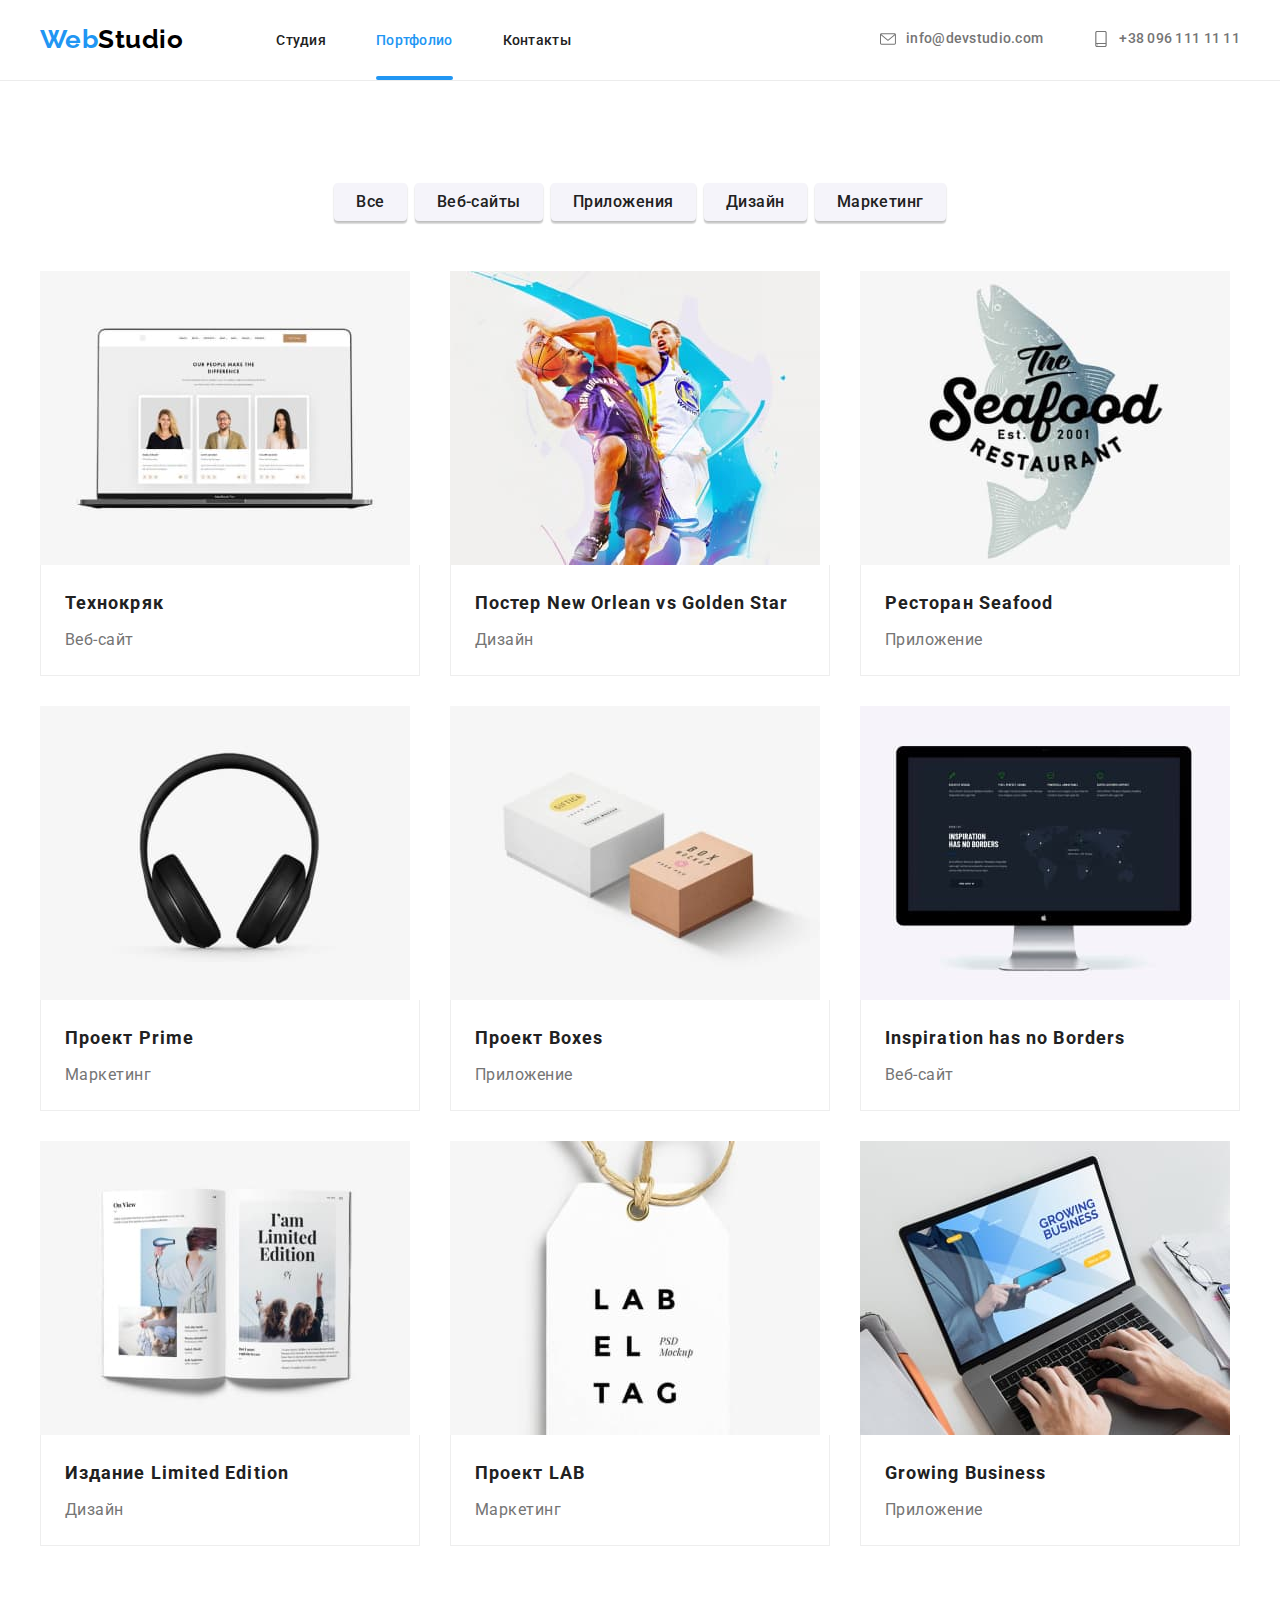
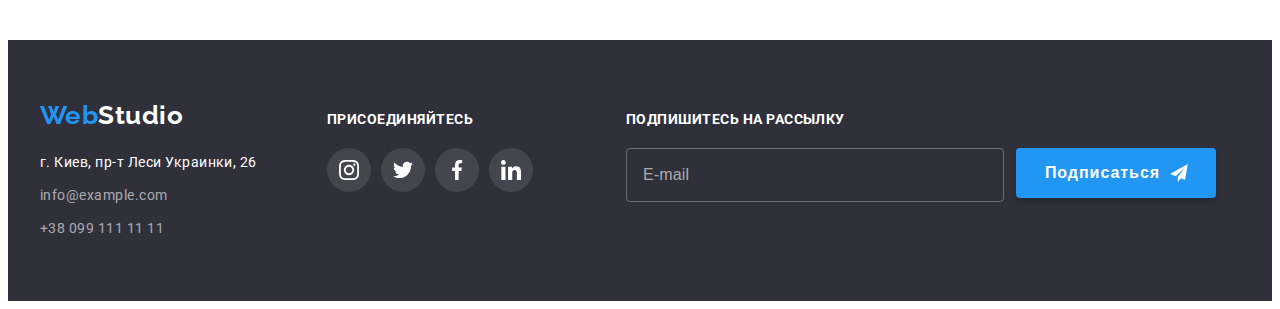
==== commit 9edd23c4: "Закончила 7 дз" ====
--- a/portfolio.html
+++ b/portfolio.html
@@ -25,13 +25,6 @@
     <header class="page-header">
         <div class="container header">
             <a href="./index.html" class="logo"><span class="logo-item">Web</span>Studio</a>
-            
-            <button class="menu-btn" data-menu-open>
-                <svg width="40" height="40">
-                    <use href="./images/icons.svg#menu"></use>
-                </svg>
-            </button>
-            
             <nav class="page-header__nav">
                 <ul class="nav">
 
@@ -94,26 +87,7 @@
                     <li class="portfolio__item">
                         <a href="" class="project">
                             <div class="project__thumb">
-
-                                <picture>
-                                    <source srcset="
-                                        ./images/mobile/portfolio-1-480@1x.jpeg 1x,
-                                        ./images/mobile/portfolio-1-480@2x.jpeg 2x"
-                                        media="(max-width: 767px)">
-                                    <source srcset="
-                                        ./images/tablet/portfolio-1-768@1x.jpeg 1x,
-                                        ./images/tablet/portfolio-1-768@2x.jpeg 2x"
-                                        media="(min-width: 768px) and (max-width: 1199px)">
-                                    <source srcset="
-                                        ./images/desktop/portfolio-1-1200@1x.jpeg 1x,
-                                        ./images/desktop/portfolio-1-1200@2x.jpeg 2x"
-                                        media="(min-width: 1200px)">
-
-                                    <img src="./images/mobile/portfolio-1-480@1x.jpeg"
-                                         width="370"
-                                         alt="Технокряк">
-                                </picture>
-                                
+                                <img src="images/lud.jpg" Alt="Три человека" width="370">
                                 <p class="project__overlay" >Технокряк это современная площадка распространения коронавируса. Компании используют эту платформу для цифрового шпионажа и атак на защищённые сервера конкурентов.</p>
                             </div>
                             <div class="project__box">
@@ -125,26 +99,7 @@
                     <li class="portfolio__item">
                         <a href="" class="project">
                             <div class="project__thumb">
-
-                                <picture>
-                                    <source srcset="
-                                        ./images/mobile/portfolio-2-480@1x.jpeg 1x,
-                                        ./images/mobile/portfolio-2-480@2x.jpeg 2x"
-                                        media="(max-width: 767px)">
-                                    <source srcset="
-                                        ./images/tablet/portfolio-2-768@1x.jpeg 1x,
-                                        ./images/tablet/portfolio-2-768@2x.jpeg 2x"
-                                        media="(min-width: 768px) and (max-width: 1199px)">
-                                    <source srcset="
-                                        ./images/desktop/portfolio-2-1200@1x.jpeg 1x,
-                                        ./images/desktop/portfolio-2-1200@2x.jpeg 2x"
-                                        media="(min-width: 1200px)">
-
-                                    <img src="./images/mobile/portfolio-2-480@1x.jpeg"
-                                         width="370"
-                                         alt="Постер New Orlean vs Golden Star">
-                                </picture>
-                                
+                                <img src="images/kar.jpg" Alt="Баскетболисты" width="370">
                                 <p class="project__overlay" >Технокряк это современная площадка распространения коронавируса. Компании используют эту платформу для цифрового шпионажа и атак на защищённые сервера конкурентов.</p>
                             </div>
                             <div class="project__box">
@@ -156,26 +111,7 @@
                     <li class="portfolio__item">
                         <a href="" class="project">
                             <div class="project__thumb">
-
-                                <picture>
-                                    <source srcset="
-                                        ./images/mobile/portfolio-3-480@1x.jpeg 1x,
-                                        ./images/mobile/portfolio-3-480@2x.jpeg 2x"
-                                        media="(max-width: 767px)">
-                                    <source srcset="
-                                        ./images/tablet/portfolio-3-768@1x.jpeg 1x,
-                                        ./images/tablet/portfolio-3-768@2x.jpeg 2x"
-                                        media="(min-width: 768px) and (max-width: 1199px)">
-                                    <source srcset="
-                                        ./images/desktop/portfolio-3-1200@1x.jpeg 1x,
-                                        ./images/desktop/portfolio-3-1200@2x.jpeg 2x"
-                                        media="(min-width: 1200px)">
-
-                                    <img src="./images/mobile/portfolio-3-480@1x.jpeg"
-                                         width="370"
-                                         alt="Ресторан Seafood">
-                                </picture>
-
+                                <img src="images/logo.jpg" Alt="Логотип ресторана" width="370">
                                 <p class="project__overlay" >Технокряк это современная площадка распространения коронавируса. Компании используют эту платформу для цифрового шпионажа и атак на защищённые сервера конкурентов.</p>
                             </div>
                             <div class="project__box">
@@ -187,26 +123,7 @@
                     <li class="portfolio__item">
                         <a href="" class="project">
                             <div class="project__thumb">
-
-                                <picture>
-                                    <source srcset="
-                                        ./images/mobile/portfolio-4-480@1x.jpeg 1x,
-                                        ./images/mobile/portfolio-4-480@2x.jpeg 2x"
-                                        media="(max-width: 767px)">
-                                    <source srcset="
-                                        ./images/tablet/portfolio-4-768@1x.jpeg 1x,
-                                        ./images/tablet/portfolio-4-768@2x.jpeg 2x"
-                                        media="(min-width: 768px) and (max-width: 1199px)">
-                                    <source srcset="
-                                        ./images/desktop/portfolio-4-1200@1x.jpeg 1x,
-                                        ./images/desktop/portfolio-4-1200@2x.jpeg 2x"
-                                        media="(min-width: 1200px)">
-
-                                    <img src="./images/mobile/portfolio-4-480@1x.jpeg"
-                                         width="370"
-                                         alt="Проект Prime">
-                                </picture>
-
+                                <img src="images/nua.jpg" Alt="Наушники" width="370">
                                 <p class="project__overlay" >Технокряк это современная площадка распространения коронавируса. Компании используют эту платформу для цифрового шпионажа и атак на защищённые сервера конкурентов.</p>
                             </div>
                             <div class="project__box">
@@ -218,26 +135,7 @@
                     <li class="portfolio__item">
                         <a href="" class="project">
                             <div class="project__thumb">
-
-                                <picture>
-                                    <source srcset="
-                                        ./images/mobile/portfolio-5-480@1x.jpeg 1x,
-                                        ./images/mobile/portfolio-5-480@2x.jpeg 2x"
-                                        media="(max-width: 767px)">
-                                    <source srcset="
-                                        ./images/tablet/portfolio-5-768@1x.jpeg 1x,
-                                        ./images/tablet/portfolio-5-768@2x.jpeg 2x"
-                                        media="(min-width: 768px) and (max-width: 1199px)">
-                                    <source srcset="
-                                        ./images/desktop/portfolio-5-1200@1x.jpeg 1x,
-                                        ./images/desktop/portfolio-5-1200@2x.jpeg 2x"
-                                        media="(min-width: 1200px)">
-
-                                    <img src="./images/mobile/portfolio-5-480@1x.jpeg"
-                                         width="370"
-                                         alt="Проект Boxes">
-                                </picture>
-
+                                <img src="images/kub.jpg" Alt="Две коробки" width="370">
                                 <p class="project__overlay" >Технокряк это современная площадка распространения коронавируса. Компании используют эту платформу для цифрового шпионажа и атак на защищённые сервера конкурентов.</p>
                             </div>
                             <div class="project__box">
@@ -249,26 +147,7 @@
                     <li class="portfolio__item">
                         <a href="" class="project">
                             <div class="project__thumb">
-
-                                <picture>
-                                    <source srcset="
-                                        ./images/mobile/portfolio-6-480@1x.jpeg 1x,
-                                        ./images/mobile/portfolio-6-480@2x.jpeg 2x"
-                                        media="(max-width: 767px)">
-                                    <source srcset="
-                                        ./images/tablet/portfolio-6-768@1x.jpeg 1x,
-                                        ./images/tablet/portfolio-6-768@2x.jpeg 2x"
-                                        media="(min-width: 768px) and (max-width: 1199px)">
-                                    <source srcset="
-                                        ./images/desktop/portfolio-6-1200@1x.jpeg 1x,
-                                        ./images/desktop/portfolio-6-1200@2x.jpeg 2x"
-                                        media="(min-width: 1200px)">
-
-                                    <img src="./images/mobile/portfolio-6-480@1x.jpeg"
-                                         width="370"
-                                         alt="Inspiration has no Borders">
-                                </picture>
-                               
+                                <img src="images/com.jpg" Alt="Монитор" width="370">
                                 <p class="project__overlay" >Технокряк это современная площадка распространения коронавируса. Компании используют эту платформу для цифрового шпионажа и атак на защищённые сервера конкурентов.</p>
                             </div>
                             <div class="project__box">
@@ -280,26 +159,7 @@
                     <li class="portfolio__item">
                         <a href="" class="project">
                             <div class="project__thumb">
-
-                                <picture>
-                                    <source srcset="
-                                        ./images/mobile/portfolio-7-480@1x.jpeg 1x,
-                                        ./images/mobile/portfolio-7-480@2x.jpeg 2x"
-                                        media="(max-width: 767px)">
-                                    <source srcset="
-                                        ./images/tablet/portfolio-7-768@1x.jpeg 1x,
-                                        ./images/tablet/portfolio-7-768@2x.jpeg 2x"
-                                        media="(min-width: 768px) and (max-width: 1199px)">
-                                    <source srcset="
-                                        ./images/desktop/portfolio-7-1200@1x.jpeg 1x,
-                                        ./images/desktop/portfolio-7-1200@2x.jpeg 2x"
-                                        media="(min-width: 1200px)">
-
-                                    <img src="./images/mobile/portfolio-7-480@1x.jpeg"
-                                         width="370"
-                                         alt="Издание Limited Editio">
-                                </picture>
-
+                                <img src="images/kniga.jpg" Alt="Открытая книга" width="370">
                                 <p class="project__overlay" >Технокряк это современная площадка распространения коронавируса. Компании используют эту платформу для цифрового шпионажа и атак на защищённые сервера конкурентов.</p>
                             </div>
                             <div class="project__box">
@@ -311,26 +171,7 @@
                     <li class="portfolio__item">
                         <a href="" class="project">
                             <div class="project__thumb">
-
-                                <picture>
-                                    <source srcset="
-                                        ./images/mobile/portfolio-8-480@1x.jpeg 1x,
-                                        ./images/mobile/portfolio-8-480@2x.jpeg 2x"
-                                        media="(max-width: 767px)">
-                                    <source srcset="
-                                        ./images/tablet/portfolio-8-768@1x.jpeg 1x,
-                                        ./images/tablet/portfolio-8-768@2x.jpeg 2x"
-                                        media="(min-width: 768px) and (max-width: 1199px)">
-                                    <source srcset="
-                                        ./images/desktop/portfolio-8-1200@1x.jpeg 1x,
-                                        ./images/desktop/portfolio-8-1200@2x.jpeg 2x"
-                                        media="(min-width: 1200px)">
-
-                                    <img src="./images/mobile/portfolio-8-480@1x.jpeg"
-                                         width="370"
-                                         alt="Проект LAB">
-                                </picture>
-
+                                <img src="images/yarl.jpg" Alt="Ярлык" width="370">
                                 <p class="project__overlay" >Технокряк это современная площадка распространения коронавируса. Компании используют эту платформу для цифрового шпионажа и атак на защищённые сервера конкурентов.</p>
                             </div>
                             <div class="project__box">
@@ -342,26 +183,7 @@
                     <li class="portfolio__item">
                         <a href="" class="project">
                             <div class="project__thumb">
-
-                                <picture>
-                                    <source srcset="
-                                        ./images/mobile/portfolio-9-480@1x.jpeg 1x,
-                                        ./images/mobile/portfolio-9-480@2x.jpeg 2x"
-                                        media="(max-width: 767px)">
-                                    <source srcset="
-                                        ./images/tablet/portfolio-9-768@1x.jpeg 1x,
-                                        ./images/tablet/portfolio-9-768@2x.jpeg 2x"
-                                        media="(min-width: 768px) and (max-width: 1199px)">
-                                    <source srcset="
-                                        ./images/desktop/portfolio-9-1200@1x.jpeg 1x,
-                                        ./images/desktop/portfolio-9-1200@2x.jpeg 2x"
-                                        media="(min-width: 1200px)">
-
-                                    <img src="./images/mobile/portfolio-9-480@1x.jpeg"
-                                         width="370"
-                                         alt="Growing Busines">
-                                </picture>
-                                
+                                <img src="images/not.jpg" Alt="Набирание текста на ноутбуке" width="370">
                                 <p class="project__overlay" >Технокряк это современная площадка распространения коронавируса. Компании используют эту платформу для цифрового шпионажа и атак на защищённые сервера конкурентов.</p>
                             </div>
                             <div class="project__box">
@@ -379,60 +201,59 @@
 
     <footer class="footer">
         <div class="container footer-box">
-            <div class="tablet-box">
-                <div class="footer-address">
-                    <a href="./index.html" class="logo logo-footer"><span class="logo-item">Web</span>Studio</a>
-                    <address id="contact" class="office">
-                        <ul class="office__list">
-                            <li class="office__item">
-                                <a href="https://goo.gl/maps/67UM73fhqofaFtAK9" target="_blank" rel="noreferrer noopener" class="office__address">г.
-                                    Киев, пр-т Леси Украинки, 26
-                                </a>
-                            </li>
-                            <li class="office__item">
-                                <a href="mailto:info@example.com" class="office__link">info@example.com</a>
-                            </li>
-                            <li class="office__item">
-                                <a href="tel:+380991111111" class="office__link">+38 099 111 11 11</a>
-                            </li>
-                        </ul>
-                    </address>
-                </div>
-
-                <div class="community">
-                    <h2 class="subscribe-title">Присоединяйтесь</h2>
-                    <ul class="networks">
-                        <li class="networks__item">
-                            <a href="https://www.instagram.com" target="_blank" rel="noreferrer noopener" class="networks__link footer-link">
-                                <svg width="20" height="20">
-                                    <use href="./images/icons.svg#instagram"></use>
-                                </svg>
+            <div class="footer-address">
+                <a href="./index.html" class="logo logo-footer"><span class="logo-item">Web</span>Studio</a>
+                <address id="contact" class="office">
+                    <ul class="office__list">
+                        <li class="office__item">
+                            <a href="https://goo.gl/maps/67UM73fhqofaFtAK9" target="_blank" rel="noreferrer noopener" class="office__address">г.
+                                Киев, пр-т Леси Украинки, 26
                             </a>
                         </li>
-                        <li class="networks__item">
-                            <a href="https://twitter.com" target="_blank" rel="noreferrer noopener" class="networks__link footer-link">
-                                <svg width="20" height="20">
-                                    <use href="./images/icons.svg#twitter"></use>
-                                </svg>
-                            </a>
+                        <li class="office__item">
+                            <a href="mailto:info@example.com" class="office__link">info@example.com</a>
                         </li>
-                        <li class="networks__item">
-                            <a href="https://m.facebook.com" target="_blank" rel="noreferrer noopener" class="networks__link footer-link">
-                                <svg width="20" height="20">
-                                    <use href="./images/icons.svg#facebook"></use>
-                                </svg>
-                            </a>
-                        </li>
-                        <li class="networks__item">
-                            <a href="https://www.linkedin.com" target="_blank" rel="noreferrer noopener" class="networks__link footer-link">
-                                <svg width="20" height="20">
-                                    <use href="./images/icons.svg#linkedin"></use>
-                                </svg>
-                            </a>
+                        <li class="office__item">
+                            <a href="tel:+380991111111" class="office__link">+38 099 111 11 11</a>
                         </li>
                     </ul>
-                </div>
-            </div>
+                </address>
+            </div>
+
+            <div class="community">
+                <h2 class="subscribe-title">Присоединяйтесь</h2>
+                <ul class="networks">
+                    <li class="networks__item">
+                        <a href="https://www.instagram.com" target="_blank" rel="noreferrer noopener" class="networks__link footer-link">
+                            <svg width="20" height="20">
+                                <use href="./images/icons.svg#instagram"></use>
+                            </svg>
+                        </a>
+                    </li>
+                    <li class="networks__item">
+                        <a href="https://twitter.com" target="_blank" rel="noreferrer noopener" class="networks__link footer-link">
+                            <svg width="20" height="20">
+                                <use href="./images/icons.svg#twitter"></use>
+                            </svg>
+                        </a>
+                    </li>
+                    <li class="networks__item">
+                        <a href="https://m.facebook.com" target="_blank" rel="noreferrer noopener" class="networks__link footer-link">
+                            <svg width="20" height="20">
+                                <use href="./images/icons.svg#facebook"></use>
+                            </svg>
+                        </a>
+                    </li>
+                    <li class="networks__item">
+                        <a href="https://www.linkedin.com" target="_blank" rel="noreferrer noopener" class="networks__link footer-link">
+                            <svg width="20" height="20">
+                                <use href="./images/icons.svg#linkedin"></use>
+                            </svg>
+                        </a>
+                    </li>
+                </ul>
+            </div>
+
 
             <div class="subscribe-box">
                 <h2 class="subscribe-title">Подпишитесь на рассылку</h2>
@@ -449,61 +270,6 @@
             </div>
         </div>
     </footer>
-
-     <!--MOBILE MENU  -->
-     <div class="mob-menu is-hidden" data-menu>
-        <button class="mob-menu__btn"  data-menu-close>
-            <svg width="40" height="40">
-                <use href="./images/icons.svg#close"></use>
-            </svg>
-        </button>
-
-        <div>
-            <ul class="mob-nav">          
-                <li class="mob-nav__item">
-                    <a href="index.html" class="mob-nav__link">Студия</a>
-                </li>
-                <li class="mob-nav__item">
-                    <a href="portfolio.html" class="mob-nav__link mob-nav__link mob-nav__link--current">Портфолио</a>
-                </li>
-                <li class="mob-nav__item">
-                    <a href="#contact" class="mob-nav__link">Контакты</a>
-                </li>
-            </ul>
-        </div>
-        <div>
-            <ul class="mob-contacts">
-                <li class="mob-contacts__item">
-                    <a href="tel:+380961111111" class="mob-contacts__mail">
-                        +38 096 111 11 11
-                    </a>
-                </li>
-                <li class="mob-contacts__item">
-                    <a href="mailto:info@devstudio.com" class="mob-contacts__phone">
-                        info@devstudio.com
-                    </a>
-                </li>
-            </ul>
-        </div> 
-        <div>
-            <ul class="mob-link">
-                <li class="mob-link_item">
-                    <a href="Instagram">Instagram</a>
-                </li>
-                <li class="mob-link_item">
-                    <a href="Twitter">Twitter</a>
-                </li>
-                <li class="mob-link_item">
-                    <a href="Facebook">Facebook</a>
-                </li>
-                <li class="mob-link_item">
-                    <a href="LinkedIn">LinkedIn</a>
-                </li>
-            </ul>     
-        </div> 
-
-    </div>
-
     <script>
         const { height:pageHeaderHeight } = document
           .querySelector(".page-header")
@@ -513,7 +279,6 @@
     </script>
 
     <script src="./js/modal.js"></script>
-    <script src="./js/menu.js"></script>
 
 </body>
 </html>--- a/css/main.min.css
+++ b/css/main.min.css
@@ -1 +1 @@
-:root{--basic-color: #757575;--secondary-color: #212121;--accent-color: #2196f3;--background-color: #ffffff;--second-color: #2f303a;--grey-color: #f5f4fa}body{padding-top:80px;background-color:var(--background-color);color:var(--basic-color);font-family:"Roboto",sans-serif;letter-spacing:.03em;text-decoration:none}a{text-decoration:none;color:inherit}ul{list-style:none;padding:0;margin:0}h1,h2,h3,h4,p{margin:0}section{padding-top:94px;padding-bottom:94px}@media screen and (max-width: 1199px){section{padding-top:60px;padding-bottom:60px}}::-webkit-input-placeholder{font-size:14px;line-height:1.14;letter-spacing:.01em;color:rgba(117,117,117,.5)}::-moz-placeholder{font-size:14px;line-height:1.14;letter-spacing:.01em;color:rgba(117,117,117,.5)}:-ms-input-placeholder{font-size:14px;line-height:1.14;letter-spacing:.01em;color:rgba(117,117,117,.5)}::-ms-input-placeholder{font-size:14px;line-height:1.14;letter-spacing:.01em;color:rgba(117,117,117,.5)}::placeholder{font-size:14px;line-height:1.14;letter-spacing:.01em;color:rgba(117,117,117,.5)}img{display:block;width:100%;height:auto}.container{width:100%;padding-right:15px;padding-left:15px;margin-left:auto;margin-right:auto}@media screen and (min-width: 480px){.container{width:480px}}@media screen and (min-width: 768px){.container{width:768px}}@media screen and (min-width: 1200px){.container{width:1200px}}.logo{font-family:"Raleway",sans-serif;font-weight:700;letter-spacing:.03em;color:#000}@media screen and (max-width: 767px){.logo{font-size:24px;line-height:1.16}}@media screen and (min-width: 768px)and (max-width: 1199px){.logo{margin-right:88px;font-size:24px;line-height:1.16}}@media screen and (min-width: 1200px){.logo{margin-right:93px;font-size:26px;line-height:1.19}}.logo-item{color:var(--accent-color)}.logo-footer{margin:0px;color:var(--background-color)}.main-btn{display:inline-block;border-radius:4px;padding:10px 32px;min-width:200px;min-height:50px;background:var(--accent-color);-webkit-box-shadow:0px 4px 4px rgba(0,0,0,.15);box-shadow:0px 4px 4px rgba(0,0,0,.15);border:var(--accent-color);cursor:pointer;color:var(--background-color);font-weight:700;font-size:16px;line-height:1.88;letter-spacing:.06em;-webkit-transition:background-color 250ms cubic-bezier(0.4, 0, 0.2, 1),color 250ms cubic-bezier(0.4, 0, 0.2, 1);transition:background-color 250ms cubic-bezier(0.4, 0, 0.2, 1),color 250ms cubic-bezier(0.4, 0, 0.2, 1)}.main-btn:hover,.main-btn:focus{background-color:var(--background-color);color:var(--accent-color)}header{position:fixed;width:100%;background:var(--background-color);top:0;left:0;border-bottom:1px solid #ececec;z-index:9}@media screen and (min-width: 480px){header{padding-top:10px;padding-bottom:10px}}@media screen and (min-width: 768px)and (max-width: 1199px){header{padding-top:21px;padding-bottom:21px}}@media screen and (min-width: 1200px){header{padding-top:24px;padding-bottom:25px}}@media screen and (max-width: 767px){.header{position:relative;display:-webkit-box;display:-ms-flexbox;display:flex;-webkit-box-align:center;-ms-flex-align:center;align-items:center}}@media screen and (min-width: 768px){.header{display:-webkit-box;display:-ms-flexbox;display:flex;-webkit-box-align:center;-ms-flex-align:center;align-items:center}}.nav{display:-webkit-box;display:-ms-flexbox;display:flex}@media screen and (max-width: 767px){.nav{display:none}}@media screen and (max-width: 767px){.contacts{display:none}}@media screen and (min-width: 1200px){.contacts{display:-webkit-box;display:-ms-flexbox;display:flex;margin-left:auto}}.nav__item:not(:last-child){margin-right:50px}.contacts__item:not(:last-child){margin-right:50px}@media screen and (min-width: 768px){.contacts__item:not(:last-child){margin-right:0px;margin-left:84px;margin-bottom:10px}}@media screen and (min-width: 768px){.contacts__item{margin-left:84px}}.nav__link{position:relative;padding-top:32px;padding-bottom:32px;font-weight:500;font-size:14px;line-height:1.14;letter-spacing:.02em;color:var(--secondary-color);-webkit-transition:color 250ms cubic-bezier(0.4, 0, 0.2, 1);transition:color 250ms cubic-bezier(0.4, 0, 0.2, 1)}.nav__link:hover,.nav__link:focus{color:var(--accent-color)}.nav__link--current{color:var(--accent-color)}.nav__link--current::after{content:" ";position:absolute;left:0px;bottom:0px;width:100%;height:4px;background:var(--accent-color);border-radius:2px}@media screen and (min-width: 768px)and (max-width: 1199px){.nav__link--current::after{bottom:-2px}}.contacts__link{display:-webkit-box;display:-ms-flexbox;display:flex;font-weight:500;font-size:14px;line-height:1.14;letter-spacing:.02em;color:var(--basic-color);fill:var(--basic-color);-webkit-transition:fill 250ms cubic-bezier(0.4, 0, 0.2, 1),color 250ms cubic-bezier(0.4, 0, 0.2, 1);transition:fill 250ms cubic-bezier(0.4, 0, 0.2, 1),color 250ms cubic-bezier(0.4, 0, 0.2, 1)}.contacts__link:hover,.contacts__link:focus{color:var(--accent-color);fill:var(--accent-color)}@media screen and (min-width: 768px){.contacts__link{font-size:12px;line-height:1.16}}.contacts__icon{margin-right:10px}.hero{padding-top:200px;padding-bottom:200px;text-align:center}@media screen and (max-width: 1199px){.hero{padding-top:118px;padding-bottom:118px}}.hero-title{margin-bottom:30px;font-weight:900;font-size:44px;line-height:1.36;letter-spacing:.06em;text-transform:uppercase;color:var(--background-color)}@media screen and (max-width: 1199px){.hero-title{font-size:26px;line-height:1.61}}.main-background{max-width:1600px;max-height:600px;margin-left:auto;margin-right:auto;background:#c4c4c4;background-repeat:no-repeat;background-position:center;background-size:cover}@media screen and (max-width: 767px){.main-background{background-image:-webkit-gradient(linear, left top, right top, from(rgba(47, 48, 58, 0.4)), to(rgba(47, 48, 58, 0.4))),url(/images/mobile/hero-480@1x.jpeg);background-image:linear-gradient(to right, rgba(47, 48, 58, 0.4), rgba(47, 48, 58, 0.4)),url(/images/mobile/hero-480@1x.jpeg)}}@media screen and (max-width: 767px)and (min-device-pixel-ratio: 2),screen and (max-width: 767px)and (-webkit-min-device-pixel-ratio: 2),screen and (max-width: 767px)and (min-resolution: 192dpi),screen and (max-width: 767px)and (min-resolution: 2dppx){.main-background{background-image:-webkit-gradient(linear, left top, right top, from(rgba(47, 48, 58, 0.4)), to(rgba(47, 48, 58, 0.4))),url(/images/mobile/hero-480@2x.jpeg);background-image:linear-gradient(to right, rgba(47, 48, 58, 0.4), rgba(47, 48, 58, 0.4)),url(/images/mobile/hero-480@2x.jpeg)}}@media screen and (min-width: 768px){.main-background{background-image:-webkit-gradient(linear, left top, right top, from(rgba(47, 48, 58, 0.4)), to(rgba(47, 48, 58, 0.4))),url(/images/tablet/hero-768@1x.jpeg);background-image:linear-gradient(to right, rgba(47, 48, 58, 0.4), rgba(47, 48, 58, 0.4)),url(/images/tablet/hero-768@1x.jpeg)}}@media screen and (min-width: 768px)and (min-device-pixel-ratio: 2),screen and (min-width: 768px)and (-webkit-min-device-pixel-ratio: 2),screen and (min-width: 768px)and (min-resolution: 192dpi),screen and (min-width: 768px)and (min-resolution: 2dppx){.main-background{background-image:-webkit-gradient(linear, left top, right top, from(rgba(47, 48, 58, 0.4)), to(rgba(47, 48, 58, 0.4))),url(/images/tablet/hero-768@2x.jpeg);background-image:linear-gradient(to right, rgba(47, 48, 58, 0.4), rgba(47, 48, 58, 0.4)),url(/images/tablet/hero-768@2x.jpeg)}}@media screen and (min-width: 1200px){.main-background{background-image:-webkit-gradient(linear, left top, right top, from(rgba(47, 48, 58, 0.4)), to(rgba(47, 48, 58, 0.4))),url(/images/desktop/hero-1200@1x.jpeg);background-image:linear-gradient(to right, rgba(47, 48, 58, 0.4), rgba(47, 48, 58, 0.4)),url(/images/desktop/hero-1200@1x.jpeg)}}@media screen and (min-width: 1200px)and (min-device-pixel-ratio: 2),screen and (min-width: 1200px)and (-webkit-min-device-pixel-ratio: 2),screen and (min-width: 1200px)and (min-resolution: 192dpi),screen and (min-width: 1200px)and (min-resolution: 2dppx){.main-background{background-image:-webkit-gradient(linear, left top, right top, from(rgba(47, 48, 58, 0.4)), to(rgba(47, 48, 58, 0.4))),url(/images/desktop/hero-1200@2x.jpeg);background-image:linear-gradient(to right, rgba(47, 48, 58, 0.4), rgba(47, 48, 58, 0.4)),url(/images/desktop/hero-1200@2x.jpeg)}}.backdrop{position:fixed;top:0;left:0;width:100%;height:100%;background:rgba(0,0,0,.2);opacity:1;-webkit-transition:opacity 250ms cubic-bezier(0.4, 0, 0.2, 1);transition:opacity 250ms cubic-bezier(0.4, 0, 0.2, 1);z-index:10}.backdrop.is-hidden{opacity:0;pointer-events:none}.modal{position:absolute;top:50%;left:50%;padding:40px;-webkit-transform:translate(-50%, -50%);transform:translate(-50%, -50%);min-width:528px;min-height:581px;background:var(--background-color);-webkit-box-shadow:0px 1px 3px rgba(0,0,0,.12),0px 1px 1px rgba(0,0,0,.14),0px 2px 1px rgba(0,0,0,.2);box-shadow:0px 1px 3px rgba(0,0,0,.12),0px 1px 1px rgba(0,0,0,.14),0px 2px 1px rgba(0,0,0,.2);border-radius:4px}@media screen and (max-width: 1199px){.modal{min-width:450px}}.modal-btn{position:absolute;display:-webkit-box;display:-ms-flexbox;display:flex;-webkit-box-align:center;-ms-flex-align:center;align-items:center;-webkit-box-pack:center;-ms-flex-pack:center;justify-content:center;padding:0px;top:8px;right:8px;width:30px;height:30px;border:none;background:var(--background-color);cursor:pointer;-webkit-transition:fill 250ms cubic-bezier(0.4, 0, 0.2, 1);transition:fill 250ms cubic-bezier(0.4, 0, 0.2, 1)}.modal-btn:hover,.modal-btn:focus{fill:var(--accent-color)}.modal-title{margin-bottom:30px;margin-top:0px;font-weight:700;font-size:20px;line-height:1.15;text-align:center;letter-spacing:.03em;color:var(--secondary-color)}@media screen and (max-width: 1199px){.modal-title{line-height:1.5}}.form{width:100%}.form__label{position:relative;display:-webkit-box;display:-ms-flexbox;display:flex;-webkit-box-orient:vertical;-webkit-box-direction:normal;-ms-flex-direction:column;flex-direction:column;margin-bottom:28px;-webkit-transition:fill 250ms cubic-bezier(0.4, 0, 0.2, 1);transition:fill 250ms cubic-bezier(0.4, 0, 0.2, 1)}.form__label:hover,.form__label:focus{fill:var(--accent-color)}.label-comment{margin-bottom:20px}.form__text{position:absolute;top:-18px;width:25px;height:14px;font-size:12px;line-height:1.16;letter-spacing:.01em;color:var(--basic-color)}.form__input{outline:none;height:40px;padding:12px;padding-left:42px;border:1px solid rgba(33,33,33,.2);border-radius:4px;cursor:pointer;-webkit-transition:border 250ms cubic-bezier(0.4, 0, 0.2, 1);transition:border 250ms cubic-bezier(0.4, 0, 0.2, 1)}.form__input:hover,.form__input:focus{border:1px solid var(--accent-color)}.form__item{position:absolute;-webkit-transform:translateY(50%);transform:translateY(50%);left:12px}.form__item:focus~.form__item{fill:var(--accent-color)}textarea{outline:none;border:1px solid rgba(33,33,33,.2);border-radius:4px;padding:12px 16px;width:100%;min-height:120px;resize:none}textarea:hover,textarea:focus{border:1px solid var(--accent-color)}.checkbox{display:-webkit-box;display:-ms-flexbox;display:flex;-webkit-box-align:center;-ms-flex-align:center;align-items:center;-webkit-box-pack:center;-ms-flex-pack:center;justify-content:center;margin-bottom:30px}.checkbox__agreement{font-size:14px;line-height:1.71;letter-spacing:.03em;color:var(--basic-color)}@media screen and (max-width: 1199px){.checkbox__agreement{font-weight:400;font-size:12px;line-height:1.16}}.checkbox__input{position:absolute;width:1px;height:1px;margin:-1px;border:0px;padding:0px;clip:rect(0 0 0 0);overflow:hidden}.checkbox__input:checked+.checkbox__item{border-color:var(--accent-color);background-color:var(--accent-color);background-origin:border-box;-webkit-transition:background-color 250ms cubic-bezier(0.4, 0, 0.2, 1);transition:background-color 250ms cubic-bezier(0.4, 0, 0.2, 1)}.checkbox__item{display:-webkit-box;display:-ms-flexbox;display:flex;width:16px;height:15px;margin-right:7px;-webkit-box-align:center;-ms-flex-align:center;align-items:center;border:solid 2px var(--secondary-color);border-radius:2px}.checkbox__link{position:relative;color:var(--accent-color)}.checkbox__link:after{content:" ";position:absolute;left:0px;bottom:1px;width:100%;height:1px;background:var(--accent-color)}.hidden-title{display:none}.advantage__list{display:-webkit-box;display:-ms-flexbox;display:flex}@media screen and (max-width: 767px){.advantage__list{-ms-flex-wrap:wrap;flex-wrap:wrap;-webkit-box-pack:center;-ms-flex-pack:center;justify-content:center}}@media screen and (min-width: 768px)and (max-width: 1199px){.advantage__list{-ms-flex-wrap:wrap;flex-wrap:wrap;-webkit-box-pack:center;-ms-flex-pack:center;justify-content:center;margin:-15px}}@media screen and (min-width: 480px){.advantage__item{margin-bottom:30px}}@media screen and (min-width: 768px)and (max-width: 1199px){.advantage__item{width:354px;margin:15px}}@media screen and (min-width: 1200px){.advantage__item{width:calc((100% - 90px)/4)}}@media screen and (min-width: 1200px){.advantage__item:not(:last-child){margin-right:30px}}.skills__box{display:-webkit-box;display:-ms-flexbox;display:flex;background:var(--grey-color);border-radius:4px;margin-bottom:30px;height:120px;-webkit-box-align:center;-ms-flex-align:center;align-items:center;-webkit-box-pack:center;-ms-flex-pack:center;justify-content:center}.advantage-name{margin-bottom:10px;font-weight:700;font-size:14px;line-height:1.14;text-transform:uppercase;color:var(--secondary-color)}@media screen and (min-width: 480px)and (max-width: 767px){.advantage-name{text-align:center}}.advantage-text{font-size:14px;line-height:1.71;color:var(--basic-color)}.work{padding-top:0px}@media screen and (max-width: 1199px){.work{display:none}}.work-title{margin-bottom:50px;font-weight:700;font-size:36px;line-height:1.16;text-align:center;color:var(--secondary-color)}.work__list{display:-webkit-box;display:-ms-flexbox;display:flex}.work__list img{display:block}.work__item{position:relative;display:inline}.work__item:not(:last-child){margin-right:30px}.work__box{position:absolute;bottom:0;padding-top:27px;padding-bottom:27px;width:100%;min-height:70px;background:rgba(47,48,58,.8)}.work__text{font-size:14px;font-weight:700;line-height:1.14;text-align:center;color:var(--background-color)}.team{text-align:center;background-color:var(--grey-color)}.team-title{margin-bottom:50px;font-weight:700;font-size:36px;line-height:1.16;color:var(--secondary-color)}@media screen and (max-width: 1199px){.team-title{margin-bottom:30px;font-size:28px;line-height:1.17}}@media screen and (min-width: 1200px){.team__list{display:-webkit-box;display:-ms-flexbox;display:flex}}@media screen and (min-width: 768px)and (max-width: 1199px){.team__list{display:-webkit-box;display:-ms-flexbox;display:flex;-ms-flex-wrap:wrap;flex-wrap:wrap;margin:-15px}}.team__item{padding-bottom:30px;background:var(--background-color);-webkit-box-shadow:0px 1px 3px rgba(0,0,0,.12),0px 1px 1px rgba(0,0,0,.14),0px 2px 1px rgba(0,0,0,.2);box-shadow:0px 1px 3px rgba(0,0,0,.12),0px 1px 1px rgba(0,0,0,.14),0px 2px 1px rgba(0,0,0,.2);border-radius:0px 0px 4px 4px}@media screen and (max-width: 1199px){.team__item{margin-bottom:30px;padding-bottom:24px}}@media screen and (min-width: 768px)and (max-width: 1199px){.team__item{margin:15px;width:354px}}@media screen and (min-width: 1200px){.team__item:not(:last-child){margin-right:30px}}.team__name{margin-top:30px;font-weight:500;font-size:16px;line-height:1.19;text-align:center;color:var(--secondary-color)}.team__position{margin-top:10px;margin-bottom:16px;font-size:16px;line-height:1.19;text-align:center;color:var(--basic-color)}.networks{display:-webkit-box;display:-ms-flexbox;display:flex;-webkit-box-pack:center;-ms-flex-pack:center;justify-content:center}.networks__link{display:-webkit-box;display:-ms-flexbox;display:flex;-webkit-box-pack:center;-ms-flex-pack:center;justify-content:center;-webkit-box-align:center;-ms-flex-align:center;align-items:center;width:44px;height:44px;border-radius:50%;fill:#afb1b8;background:rgba(255,255,255,.1);-webkit-transition:background-color 250ms cubic-bezier(0.4, 0, 0.2, 1),fill 250ms cubic-bezier(0.4, 0, 0.2, 1);transition:background-color 250ms cubic-bezier(0.4, 0, 0.2, 1),fill 250ms cubic-bezier(0.4, 0, 0.2, 1)}.networks__link:hover,.networks__link:focus{background-color:var(--accent-color);fill:var(--background-color)}.networks__item:not(:last-child){margin-right:10px}.clients-title{margin-bottom:50px;font-weight:700;font-size:36px;line-height:1.16;text-align:center;color:var(--secondary-color)}@media screen and (max-width: 1199px){.clients-title{margin-bottom:30px;font-size:28px;line-height:1.17}}.client__list{display:-webkit-box;display:-ms-flexbox;display:flex}@media screen and (max-width: 1199px){.client__list{-ms-flex-wrap:wrap;flex-wrap:wrap;-webkit-box-pack:center;-ms-flex-pack:center;justify-content:center;margin:-15px}}@media screen and (max-width: 1199px){.client__item{margin:15px}}@media screen and (min-width: 1200px){.client__item:not(:last-child){margin-right:30px}}.client__link{display:-webkit-box;display:-ms-flexbox;display:flex;-webkit-box-pack:center;-ms-flex-pack:center;justify-content:center;-webkit-box-align:center;-ms-flex-align:center;align-items:center;width:170px;height:92px;border:1px solid #afb1b8;border-radius:4px;fill:#afb1b8;-webkit-transition:border-color 250ms cubic-bezier(0.4, 0, 0.2, 1),fill 250ms cubic-bezier(0.4, 0, 0.2, 1);transition:border-color 250ms cubic-bezier(0.4, 0, 0.2, 1),fill 250ms cubic-bezier(0.4, 0, 0.2, 1)}.client__link :hover,.client__link :focus{border-color:var(--accent-color);fill:var(--accent-color)}@media screen and (max-width: 767px){.client__link{width:210px}}@media screen and (min-width: 768px)and (max-width: 1199px){.client__link{width:226px}}.footer{padding-top:60px;padding-bottom:60px;background:var(--second-color)}@media screen and (min-width: 1200px){.footer-box{display:-webkit-box;display:-ms-flexbox;display:flex;-webkit-box-align:baseline;-ms-flex-align:baseline;align-items:baseline}}@media screen and (min-width: 768px)and (max-width: 1199px){.tablet-box{display:-webkit-box;display:-ms-flexbox;display:flex;text-align:center;-ms-flex-pack:distribute;justify-content:space-around;margin-bottom:60px}}@media screen and (min-width: 1200px){.tablet-box{display:-webkit-box;display:-ms-flexbox;display:flex}}@media screen and (max-width: 767px){.footer-address{text-align:center}}.office__link{font-style:normal;font-size:14px;line-height:1.71;color:rgba(255,255,255,.6);-webkit-transition:color 250ms cubic-bezier(0.4, 0, 0.2, 1);transition:color 250ms cubic-bezier(0.4, 0, 0.2, 1)}.office__link:hover,.office__link:focus{color:var(--accent-color)}.office__list{margin-top:20px}.office__item:not(:first-child){margin-top:9px}.office__address{font-style:normal;font-size:14px;line-height:1.71;color:var(--background-color);-webkit-transition:color 250ms cubic-bezier(0.4, 0, 0.2, 1);transition:color 250ms cubic-bezier(0.4, 0, 0.2, 1)}.office__address:hover,.office__address:focus{color:var(--accent-color)}.community{margin-left:70px}@media screen and (max-width: 767px){.community{text-align:center;margin:0;margin-top:60px;margin-bottom:60px}}.subscribe-title{margin-bottom:20px;font-weight:700;font-size:14px;line-height:1.14;text-transform:uppercase;color:var(--background-color)}.footer-link{fill:var(--background-color)}.subscribe-box{margin-left:93px}@media screen and (max-width: 1199px){.subscribe-box{text-align:center;margin:0px}}@media screen and (min-width: 1200px){.subscribe{display:-webkit-box;display:-ms-flexbox;display:flex;min-width:570px}}.subscribe__input{height:50px;padding-left:16px;color:var(--background-color);background:rgba(0,0,0,0);outline:none;border:1px solid;border-color:rgba(255,255,255,.3);border-radius:4px}.subscribe__input::-webkit-input-placeholder{font-size:16px;line-height:1.25;color:rgba(255,255,255,.6)}.subscribe__input::-moz-placeholder{font-size:16px;line-height:1.25;color:rgba(255,255,255,.6)}.subscribe__input:-ms-input-placeholder{font-size:16px;line-height:1.25;color:rgba(255,255,255,.6)}.subscribe__input::-ms-input-placeholder{font-size:16px;line-height:1.25;color:rgba(255,255,255,.6)}.subscribe__input::placeholder{font-size:16px;line-height:1.25;color:rgba(255,255,255,.6)}@media screen and (min-width: 480px){.subscribe__input{width:450px}}@media screen and (min-width: 1200px){.subscribe__input{width:358px}}.subscribe-btn{display:-webkit-box;display:-ms-flexbox;display:flex;margin-left:12px;width:200px;height:50px;padding:10px 28px 10px 29px;font-weight:700;font-size:16px;line-height:1.88;-webkit-box-align:center;-ms-flex-align:center;align-items:center;text-align:center;letter-spacing:.06em;color:var(--background-color);fill:var(--background-color);background:var(--accent-color);-webkit-box-shadow:0px 4px 4px rgba(0,0,0,.15);box-shadow:0px 4px 4px rgba(0,0,0,.15);border-radius:4px;border:none;-webkit-transition:background-color 250ms cubic-bezier(0.4, 0, 0.2, 1),color 250ms cubic-bezier(0.4, 0, 0.2, 1),fill 250ms cubic-bezier(0.4, 0, 0.2, 1);transition:background-color 250ms cubic-bezier(0.4, 0, 0.2, 1),color 250ms cubic-bezier(0.4, 0, 0.2, 1),fill 250ms cubic-bezier(0.4, 0, 0.2, 1)}@media screen and (max-width: 1199px){.subscribe-btn{margin:auto;margin-top:20px}}.subscribe-btn:hover,.subscribe-btn:focus{background-color:var(--background-color);color:var(--accent-color);fill:var(--accent-color)}.subscribe-icon{margin-left:10px}@media screen and (min-width: 480px){.filter{margin-bottom:40px}}@media screen and (min-width: 768px){.filter{display:-webkit-box;display:-ms-flexbox;display:flex;-webkit-box-pack:center;-ms-flex-pack:center;justify-content:center;margin-bottom:30px}}@media screen and (min-width: 1200px){.filter{margin-bottom:50px}}@media screen and (max-width: 767px){.filter-item{display:inline-block;margin-bottom:15px}}.filter-item:not(:last-child){margin-right:8px}.filter-btn{padding:6px 22px;-webkit-box-shadow:0px 3px 1px rgba(0,0,0,.1),0px 1px 2px rgba(0,0,0,.08),0px 2px 2px rgba(0,0,0,.12);box-shadow:0px 3px 1px rgba(0,0,0,.1),0px 1px 2px rgba(0,0,0,.08),0px 2px 2px rgba(0,0,0,.12);background:var(--grey-color);border-radius:4px;border:rgba(0,0,0,0);cursor:pointer;font-family:"Roboto",sans-serif;color:var(--secondary-color);font-weight:500;font-size:16px;line-height:1.62;letter-spacing:.03em;text-align:center;-webkit-transition:background-color 250ms cubic-bezier(0.4, 0, 0.2, 1),color 250ms cubic-bezier(0.4, 0, 0.2, 1);transition:background-color 250ms cubic-bezier(0.4, 0, 0.2, 1),color 250ms cubic-bezier(0.4, 0, 0.2, 1)}.filter-btn:hover,.filter-btn:focus{background-color:var(--accent-color);color:var(--background-color)}.hidden-title{display:none}@media screen and (min-width: 768px){.portfolio__list{display:-webkit-box;display:-ms-flexbox;display:flex;-ms-flex-wrap:wrap;flex-wrap:wrap;-webkit-box-pack:justify;-ms-flex-pack:justify;justify-content:space-between}}.portfolio__item{background:var(--background-color)}@media screen and (min-width: 480px){.portfolio__item{width:450px}}@media screen and (min-width: 768px){.portfolio__item{width:354px;margin-bottom:30px}}@media screen and (min-width: 1200px){.portfolio__item{width:calc((100% - 60px)/3);margin-right:30px;margin-bottom:30px}.portfolio__item:nth-child(3n){margin-right:0px}.portfolio__item:nth-last-child(-n+3){margin-bottom:0px}}.portfolio__item:hover{-webkit-box-shadow:0px 1px 1px rgba(0,0,0,.12),0px 4px 4px rgba(0,0,0,.06),1px 4px 6px rgba(0,0,0,.16);box-shadow:0px 1px 1px rgba(0,0,0,.12),0px 4px 4px rgba(0,0,0,.06),1px 4px 6px rgba(0,0,0,.16)}.portfolio__item img{display:block}.project__box{display:block;margin-top:0px;padding:20px 24px;background:var(--background-color);border-bottom:1px solid #eee;border-left:1px solid #eee;border-right:1px solid #eee}@media screen and (min-width: 768px)and (max-width: 1199px){.project__box{padding:20px 18px}}.project__title{margin-bottom:4px;font-weight:700;font-size:18px;line-height:2;letter-spacing:.06em;color:var(--secondary-color)}.project__text{font-size:16px;line-height:1.88;color:var(--basic-color)}.project__thumb{position:relative;overflow:hidden}.project__overlay{position:absolute;left:0px;bottom:0px;height:100%;width:100%;font-size:18px;line-height:1.56;padding:63px 24px;color:var(--background-color);background:var(--accent-color);-webkit-transform:translateY(100%);transform:translateY(100%);-webkit-transition:-webkit-transform 250ms cubic-bezier(0.4, 0, 0.2, 1);transition:-webkit-transform 250ms cubic-bezier(0.4, 0, 0.2, 1);transition:transform 250ms cubic-bezier(0.4, 0, 0.2, 1);transition:transform 250ms cubic-bezier(0.4, 0, 0.2, 1), -webkit-transform 250ms cubic-bezier(0.4, 0, 0.2, 1)}.portfolio__item:hover .project__overlay{-webkit-transform:translateY(0);transform:translateY(0)}.menu-btn{border:none;background-color:rgba(0,0,0,0);display:block;margin-left:auto;width:40px;height:40px;padding:0}.menu-btn:hover,.menu-btn:focus{fill:var(--accent-color)}@media screen and (min-width: 768px){.menu-btn{display:none}}.mob-menu{position:fixed;top:0;left:0;width:100%;height:100%;padding:48px 40px;background:#fff;overflow-y:scroll;opacity:1;z-index:10;-webkit-transition:opacity 250ms cubic-bezier(0.4, 0, 0.2, 1);transition:opacity 250ms cubic-bezier(0.4, 0, 0.2, 1)}.mob-menu.is-hidden{opacity:0;pointer-events:none}@media screen and (min-width: 768px){.mob-menu{display:none}}.mob-menu__btn{position:absolute;top:21px;right:25px;border:none;background-color:rgba(0,0,0,0);display:block;width:40px;height:40px;padding:0}.mob-menu__btn:hover,.mob-menu__btn:focus{fill:var(--accent-color)}.mob-nav__item{font-weight:500;font-size:40px;line-height:1.17;letter-spacing:.02em;margin-bottom:32px;color:var(--secondary-color)}.mob-nav__link--current{color:var(--accent-color)}.mob-nav{margin-bottom:302px}.mob-contacts__phone{font-weight:500;font-size:24px;line-height:1.16;letter-spacing:.02em;color:var(--basic-color)}.mob-contacts__mail{font-weight:500;font-size:34px;line-height:1.17;letter-spacing:.02em;color:var(--accent-color)}.mob-contacts__item{margin-bottom:32px}.mob-contacts{margin-bottom:64px}.mob-link{display:-webkit-box;display:-ms-flexbox;display:flex}.mob-link_item{font-weight:500;font-size:18px;line-height:1.22;letter-spacing:.02em;color:var(--accent-color)}.mob-link_item:not(:last-child){border-right:1px solid rgba(33,33,33,.2);padding-right:10px;margin-right:10px}/*# sourceMappingURL=main.min.css.map */+:root{--basic-color: #757575;--secondary-color: #212121;--accent-color: #2196f3;--background-color: #ffffff;--second-color: #2f303a;--grey-color: #f5f4fa}body{padding-top:80px;background-color:var(--background-color);color:var(--basic-color);font-family:"Roboto",sans-serif;letter-spacing:.03em;text-decoration:none}a{text-decoration:none;color:inherit}ul{list-style:none;padding:0;margin:0}h1,h2,h3,h4,p{margin:0}section{padding-top:94px;padding-bottom:94px}::-webkit-input-placeholder{font-size:14px;line-height:1.14;letter-spacing:.01em;color:rgba(117,117,117,.5)}::-moz-placeholder{font-size:14px;line-height:1.14;letter-spacing:.01em;color:rgba(117,117,117,.5)}:-ms-input-placeholder{font-size:14px;line-height:1.14;letter-spacing:.01em;color:rgba(117,117,117,.5)}::-ms-input-placeholder{font-size:14px;line-height:1.14;letter-spacing:.01em;color:rgba(117,117,117,.5)}::placeholder{font-size:14px;line-height:1.14;letter-spacing:.01em;color:rgba(117,117,117,.5)}.container{width:1200px;padding-left:15px;padding-right:15px;margin-left:auto;margin-right:auto}.logo{margin-right:93px;font-family:"Raleway",sans-serif;font-weight:700;font-size:26px;line-height:1.19;color:#000}.logo-item{color:var(--accent-color)}.logo-footer{margin:0px;color:var(--background-color)}.main-btn{display:inline-block;border-radius:4px;padding:10px 32px;min-width:200px;min-height:50px;background:var(--accent-color);-webkit-box-shadow:0px 4px 4px rgba(0,0,0,.15);box-shadow:0px 4px 4px rgba(0,0,0,.15);border:var(--accent-color);cursor:pointer;color:var(--background-color);font-weight:700;font-size:16px;line-height:1.88;letter-spacing:.06em;-webkit-transition:background-color 250ms cubic-bezier(0.4, 0, 0.2, 1),color 250ms cubic-bezier(0.4, 0, 0.2, 1);transition:background-color 250ms cubic-bezier(0.4, 0, 0.2, 1),color 250ms cubic-bezier(0.4, 0, 0.2, 1)}.main-btn:hover,.main-btn:focus{background-color:var(--background-color);color:var(--accent-color)}header{position:fixed;width:100%;background:var(--background-color);top:0;left:0;padding-top:24px;padding-bottom:25px;border-bottom:1px solid #ececec;z-index:9}.header{display:-webkit-box;display:-ms-flexbox;display:flex;-webkit-box-align:center;-ms-flex-align:center;align-items:center}.nav{display:-webkit-box;display:-ms-flexbox;display:flex}.contacts{display:-webkit-box;display:-ms-flexbox;display:flex;margin-left:auto}.nav__item:not(:last-child){margin-right:50px}.contacts__item:not(:last-child){margin-right:50px}.nav__link{position:relative;padding-top:32px;padding-bottom:32px;font-weight:500;font-size:14px;line-height:1.14;letter-spacing:.02em;color:var(--secondary-color);-webkit-transition:color 250ms cubic-bezier(0.4, 0, 0.2, 1);transition:color 250ms cubic-bezier(0.4, 0, 0.2, 1)}.nav__link:hover,.nav__link:focus{color:var(--accent-color)}.nav__link--current{color:var(--accent-color)}.nav__link--current::after{content:" ";position:absolute;left:0px;bottom:0px;width:100%;height:4px;background:var(--accent-color);border-radius:2px}.contacts__link{display:-webkit-box;display:-ms-flexbox;display:flex;font-weight:500;font-size:14px;line-height:1.14;letter-spacing:.02em;color:var(--basic-color);fill:var(--basic-color);-webkit-transition:fill 250ms cubic-bezier(0.4, 0, 0.2, 1),color 250ms cubic-bezier(0.4, 0, 0.2, 1);transition:fill 250ms cubic-bezier(0.4, 0, 0.2, 1),color 250ms cubic-bezier(0.4, 0, 0.2, 1)}.contacts__link:hover,.contacts__link:focus{color:var(--accent-color);fill:var(--accent-color)}.contacts__icon{margin-right:10px}.hero{padding-top:200px;padding-bottom:200px;text-align:center}.hero-title{margin-bottom:30px;font-weight:900;font-size:44px;line-height:1.36;letter-spacing:.06em;text-transform:uppercase;color:var(--background-color)}.main-background{max-width:1600px;max-height:600px;margin-left:auto;margin-right:auto;background:#c4c4c4;background-image:-webkit-gradient(linear, left top, right top, from(rgba(47, 48, 58, 0.4)), to(rgba(47, 48, 58, 0.4))),url("../images/Img.jpeg");background-image:linear-gradient(to right, rgba(47, 48, 58, 0.4), rgba(47, 48, 58, 0.4)),url("../images/Img.jpeg");background-repeat:no-repeat;background-position:center;background-size:cover}.backdrop{position:fixed;top:0;left:0;width:100%;height:100%;background:rgba(0,0,0,.2);opacity:1;-webkit-transition:opacity 250ms cubic-bezier(0.4, 0, 0.2, 1);transition:opacity 250ms cubic-bezier(0.4, 0, 0.2, 1);z-index:10}.backdrop.is-hidden{opacity:0;pointer-events:none}.modal{position:absolute;top:50%;left:50%;padding:40px;-webkit-transform:translate(-50%, -50%);transform:translate(-50%, -50%);min-width:528px;min-height:581px;background:var(--background-color);-webkit-box-shadow:0px 1px 3px rgba(0,0,0,.12),0px 1px 1px rgba(0,0,0,.14),0px 2px 1px rgba(0,0,0,.2);box-shadow:0px 1px 3px rgba(0,0,0,.12),0px 1px 1px rgba(0,0,0,.14),0px 2px 1px rgba(0,0,0,.2);border-radius:4px}.modal-btn{position:absolute;display:-webkit-box;display:-ms-flexbox;display:flex;-webkit-box-align:center;-ms-flex-align:center;align-items:center;-webkit-box-pack:center;-ms-flex-pack:center;justify-content:center;padding:0px;top:8px;right:8px;width:30px;height:30px;border:none;background:var(--background-color);cursor:pointer;-webkit-transition:fill 250ms cubic-bezier(0.4, 0, 0.2, 1);transition:fill 250ms cubic-bezier(0.4, 0, 0.2, 1)}.modal-btn:hover,.modal-btn:focus{fill:var(--accent-color)}.modal-title{margin-bottom:30px;margin-top:0px;font-weight:700;font-size:20px;line-height:1.15;text-align:center;letter-spacing:.03em;color:var(--secondary-color)}.form{width:100%}.form__label{position:relative;display:-webkit-box;display:-ms-flexbox;display:flex;-webkit-box-orient:vertical;-webkit-box-direction:normal;-ms-flex-direction:column;flex-direction:column;margin-bottom:28px;-webkit-transition:fill 250ms cubic-bezier(0.4, 0, 0.2, 1);transition:fill 250ms cubic-bezier(0.4, 0, 0.2, 1)}.form__label:hover,.form__label:focus{fill:var(--accent-color)}.label-comment{margin-bottom:20px}.form__text{position:absolute;top:-18px;width:25px;height:14px;font-size:12px;line-height:1.16;letter-spacing:.01em;color:var(--basic-color)}.form__input{outline:none;height:40px;padding:12px;padding-left:42px;border:1px solid rgba(33,33,33,.2);border-radius:4px;cursor:pointer;-webkit-transition:border 250ms cubic-bezier(0.4, 0, 0.2, 1);transition:border 250ms cubic-bezier(0.4, 0, 0.2, 1)}.form__input:hover,.form__input:focus{border:1px solid var(--accent-color)}.form__item{position:absolute;-webkit-transform:translateY(50%);transform:translateY(50%);left:12px}.form__item:focus~.form__item{fill:var(--accent-color)}textarea{outline:none;border:1px solid rgba(33,33,33,.2);border-radius:4px;padding:12px 16px;width:100%;min-height:120px;resize:none}textarea:hover,textarea:focus{border:1px solid var(--accent-color)}.checkbox{display:-webkit-box;display:-ms-flexbox;display:flex;-webkit-box-align:center;-ms-flex-align:center;align-items:center;-webkit-box-pack:center;-ms-flex-pack:center;justify-content:center;margin-bottom:30px}.checkbox__agreement{font-size:14px;line-height:1.71;letter-spacing:.03em;color:var(--basic-color)}.checkbox__input{position:absolute;width:1px;height:1px;margin:-1px;border:0px;padding:0px;clip:rect(0 0 0 0);overflow:hidden}.checkbox__input:checked+.checkbox__item{border-color:var(--accent-color);background-color:var(--accent-color);background-origin:border-box;-webkit-transition:background-color 250ms cubic-bezier(0.4, 0, 0.2, 1);transition:background-color 250ms cubic-bezier(0.4, 0, 0.2, 1)}.checkbox__item{display:-webkit-box;display:-ms-flexbox;display:flex;width:16px;height:15px;margin-right:7px;-webkit-box-align:center;-ms-flex-align:center;align-items:center;border:solid 2px var(--secondary-color);border-radius:2px}.checkbox__link{position:relative;color:var(--accent-color)}.checkbox__link:after{content:" ";position:absolute;left:0px;bottom:1px;width:100%;height:1px;background:var(--accent-color)}.hidden-title{display:none}.advantage__list{display:-webkit-box;display:-ms-flexbox;display:flex}.advantage__list :not(:last-child){margin-right:30px}.advantage__item{width:calc((100% - 90px)/4)}.skills__box{display:-webkit-box;display:-ms-flexbox;display:flex;background:var(--grey-color);border-radius:4px;margin-bottom:30px;height:120px;-webkit-box-align:center;-ms-flex-align:center;align-items:center;-webkit-box-pack:center;-ms-flex-pack:center;justify-content:center}.advantage-name{margin-bottom:10px;font-weight:700;font-size:14px;line-height:1.14;text-transform:uppercase;color:var(--secondary-color)}.advantage-text{font-size:14px;line-height:1.71;color:var(--basic-color)}.work{padding-top:0px}.work-title{margin-bottom:50px;font-weight:700;font-size:36px;line-height:1.16;text-align:center;color:var(--secondary-color)}.work__list{display:-webkit-box;display:-ms-flexbox;display:flex}.work__list img{display:block}.work__item{position:relative;display:inline}.work__item:not(:last-child){margin-right:30px}.work__box{position:absolute;bottom:0;padding-top:27px;padding-bottom:27px;width:100%;min-height:70px;background:rgba(47,48,58,.8)}.work__text{font-size:14px;font-weight:700;line-height:1.14;text-align:center;color:var(--background-color)}.team{text-align:center;background-color:var(--grey-color)}.team-title{margin-bottom:50px;font-weight:700;font-size:36px;line-height:1.16;color:var(--secondary-color)}.team__list{display:-webkit-box;display:-ms-flexbox;display:flex}.team__item{padding-bottom:30px;background:var(--background-color);-webkit-box-shadow:0px 1px 3px rgba(0,0,0,.12),0px 1px 1px rgba(0,0,0,.14),0px 2px 1px rgba(0,0,0,.2);box-shadow:0px 1px 3px rgba(0,0,0,.12),0px 1px 1px rgba(0,0,0,.14),0px 2px 1px rgba(0,0,0,.2);border-radius:0px 0px 4px 4px}.team__item:not(:last-child){margin-right:30px}.team__name{margin-top:30px;font-weight:500;font-size:16px;line-height:1.19;text-align:center;color:var(--secondary-color)}.team__position{margin-top:10px;margin-bottom:16px;font-size:16px;line-height:1.19;text-align:center;color:var(--basic-color)}.networks{display:-webkit-box;display:-ms-flexbox;display:flex;-webkit-box-pack:center;-ms-flex-pack:center;justify-content:center}.networks__link{display:-webkit-box;display:-ms-flexbox;display:flex;-webkit-box-pack:center;-ms-flex-pack:center;justify-content:center;-webkit-box-align:center;-ms-flex-align:center;align-items:center;width:44px;height:44px;border-radius:50%;fill:#afb1b8;background:rgba(255,255,255,.1);-webkit-transition:background-color 250ms cubic-bezier(0.4, 0, 0.2, 1),fill 250ms cubic-bezier(0.4, 0, 0.2, 1);transition:background-color 250ms cubic-bezier(0.4, 0, 0.2, 1),fill 250ms cubic-bezier(0.4, 0, 0.2, 1)}.networks__link:hover,.networks__link:focus{background-color:var(--accent-color);fill:var(--background-color)}.networks__item:not(:last-child){margin-right:10px}.clients-title{margin-bottom:50px;font-weight:700;font-size:36px;line-height:1.16;text-align:center;color:var(--secondary-color)}.client__list{display:-webkit-box;display:-ms-flexbox;display:flex}.client__item:not(:last-child){margin-right:30px}.client__link{display:-webkit-box;display:-ms-flexbox;display:flex;-webkit-box-pack:center;-ms-flex-pack:center;justify-content:center;-webkit-box-align:center;-ms-flex-align:center;align-items:center;width:170px;height:92px;border:1px solid #afb1b8;border-radius:4px;fill:#afb1b8;-webkit-transition:border-color 250ms cubic-bezier(0.4, 0, 0.2, 1),fill 250ms cubic-bezier(0.4, 0, 0.2, 1);transition:border-color 250ms cubic-bezier(0.4, 0, 0.2, 1),fill 250ms cubic-bezier(0.4, 0, 0.2, 1)}.client__link :hover,.client__link :focus{border-color:var(--accent-color);fill:var(--accent-color)}.footer{padding-top:60px;padding-bottom:60px;background:var(--second-color)}.footer-box{display:-webkit-box;display:-ms-flexbox;display:flex;-webkit-box-align:baseline;-ms-flex-align:baseline;align-items:baseline}.office__link{font-style:normal;font-size:14px;line-height:1.71;color:rgba(255,255,255,.6);-webkit-transition:color 250ms cubic-bezier(0.4, 0, 0.2, 1);transition:color 250ms cubic-bezier(0.4, 0, 0.2, 1)}.office__link:hover,.office__link:focus{color:var(--accent-color)}.office__list{margin-top:20px}.office__item:not(:first-child){margin-top:9px}.office__address{font-style:normal;font-size:14px;line-height:1.71;color:var(--background-color);-webkit-transition:color 250ms cubic-bezier(0.4, 0, 0.2, 1);transition:color 250ms cubic-bezier(0.4, 0, 0.2, 1)}.office__address:hover,.office__address:focus{color:var(--accent-color)}.community{margin-left:70px}.subscribe-title{margin-bottom:20px;font-weight:700;font-size:14px;line-height:1.14;text-transform:uppercase;color:var(--background-color)}.footer-link{fill:var(--background-color)}.subscribe-box{margin-left:93px}.subscribe{display:-webkit-box;display:-ms-flexbox;display:flex;min-width:570px}.subscribe__input{width:358px;height:50px;padding-left:16px;color:var(--background-color);background:rgba(0,0,0,0);outline:none;border:1px solid;border-color:rgba(255,255,255,.3);border-radius:4px}.subscribe__input::-webkit-input-placeholder{font-size:16px;line-height:1.25;color:rgba(255,255,255,.6)}.subscribe__input::-moz-placeholder{font-size:16px;line-height:1.25;color:rgba(255,255,255,.6)}.subscribe__input:-ms-input-placeholder{font-size:16px;line-height:1.25;color:rgba(255,255,255,.6)}.subscribe__input::-ms-input-placeholder{font-size:16px;line-height:1.25;color:rgba(255,255,255,.6)}.subscribe__input::placeholder{font-size:16px;line-height:1.25;color:rgba(255,255,255,.6)}.subscribe-btn{display:-webkit-box;display:-ms-flexbox;display:flex;margin-left:12px;width:200px;height:50px;padding:10px 28px 10px 29px;font-weight:700;font-size:16px;line-height:1.88;-webkit-box-align:center;-ms-flex-align:center;align-items:center;text-align:center;letter-spacing:.06em;color:var(--background-color);fill:var(--background-color);background:var(--accent-color);-webkit-box-shadow:0px 4px 4px rgba(0,0,0,.15);box-shadow:0px 4px 4px rgba(0,0,0,.15);border-radius:4px;border:none;-webkit-transition:background-color 250ms cubic-bezier(0.4, 0, 0.2, 1),color 250ms cubic-bezier(0.4, 0, 0.2, 1),fill 250ms cubic-bezier(0.4, 0, 0.2, 1);transition:background-color 250ms cubic-bezier(0.4, 0, 0.2, 1),color 250ms cubic-bezier(0.4, 0, 0.2, 1),fill 250ms cubic-bezier(0.4, 0, 0.2, 1)}.subscribe-btn:hover,.subscribe-btn:focus{background-color:var(--background-color);color:var(--accent-color);fill:var(--accent-color)}.subscribe-icon{margin-left:10px}.filter{display:-webkit-box;display:-ms-flexbox;display:flex;-webkit-box-pack:center;-ms-flex-pack:center;justify-content:center;margin-bottom:50px}.filter-btn{padding:6px 22px;-webkit-box-shadow:0px 3px 1px rgba(0,0,0,.1),0px 1px 2px rgba(0,0,0,.08),0px 2px 2px rgba(0,0,0,.12);box-shadow:0px 3px 1px rgba(0,0,0,.1),0px 1px 2px rgba(0,0,0,.08),0px 2px 2px rgba(0,0,0,.12);background:var(--grey-color);border-radius:4px;border:rgba(0,0,0,0);cursor:pointer;font-family:"Roboto",sans-serif;color:var(--secondary-color);font-weight:500;font-size:16px;line-height:1.62;letter-spacing:.03em;text-align:center;-webkit-transition:background-color 250ms cubic-bezier(0.4, 0, 0.2, 1),color 250ms cubic-bezier(0.4, 0, 0.2, 1);transition:background-color 250ms cubic-bezier(0.4, 0, 0.2, 1),color 250ms cubic-bezier(0.4, 0, 0.2, 1)}.filter-btn:hover,.filter-btn:focus{background-color:var(--accent-color);color:var(--background-color)}.filter-item:not(:last-child){margin-right:8px}.hidden-title{display:none}.portfolio__list{display:-webkit-box;display:-ms-flexbox;display:flex;-ms-flex-wrap:wrap;flex-wrap:wrap}.portfolio__item{width:calc((100% - 60px)/3);margin-right:30px;margin-bottom:30px;background:var(--background-color)}.portfolio__item:nth-child(3n){margin-right:0px}.portfolio__item:hover{-webkit-box-shadow:0px 1px 1px rgba(0,0,0,.12),0px 4px 4px rgba(0,0,0,.06),1px 4px 6px rgba(0,0,0,.16);box-shadow:0px 1px 1px rgba(0,0,0,.12),0px 4px 4px rgba(0,0,0,.06),1px 4px 6px rgba(0,0,0,.16)}.portfolio__item:nth-last-child(-n+3){margin-bottom:0px}.portfolio__item img{display:block}.project__box{display:block;margin-top:0px;padding:20px 24px;background:var(--background-color);border-bottom:1px solid #eee;border-left:1px solid #eee;border-right:1px solid #eee}.project__title{margin-bottom:4px;font-weight:700;font-size:18px;line-height:2;letter-spacing:.06em;color:var(--secondary-color)}.project__text{font-size:16px;line-height:1.88;color:var(--basic-color)}.project__thumb{position:relative;overflow:hidden}.project__overlay{position:absolute;left:0px;bottom:0px;height:100%;width:100%;font-size:18px;line-height:1.56;padding:63px 24px;color:var(--background-color);background:var(--accent-color);-webkit-transform:translateY(100%);transform:translateY(100%);-webkit-transition:-webkit-transform 250ms cubic-bezier(0.4, 0, 0.2, 1);transition:-webkit-transform 250ms cubic-bezier(0.4, 0, 0.2, 1);transition:transform 250ms cubic-bezier(0.4, 0, 0.2, 1);transition:transform 250ms cubic-bezier(0.4, 0, 0.2, 1), -webkit-transform 250ms cubic-bezier(0.4, 0, 0.2, 1)}.portfolio__item:hover .project__overlay{-webkit-transform:translateY(0);transform:translateY(0)}/*# sourceMappingURL=main.min.css.map */